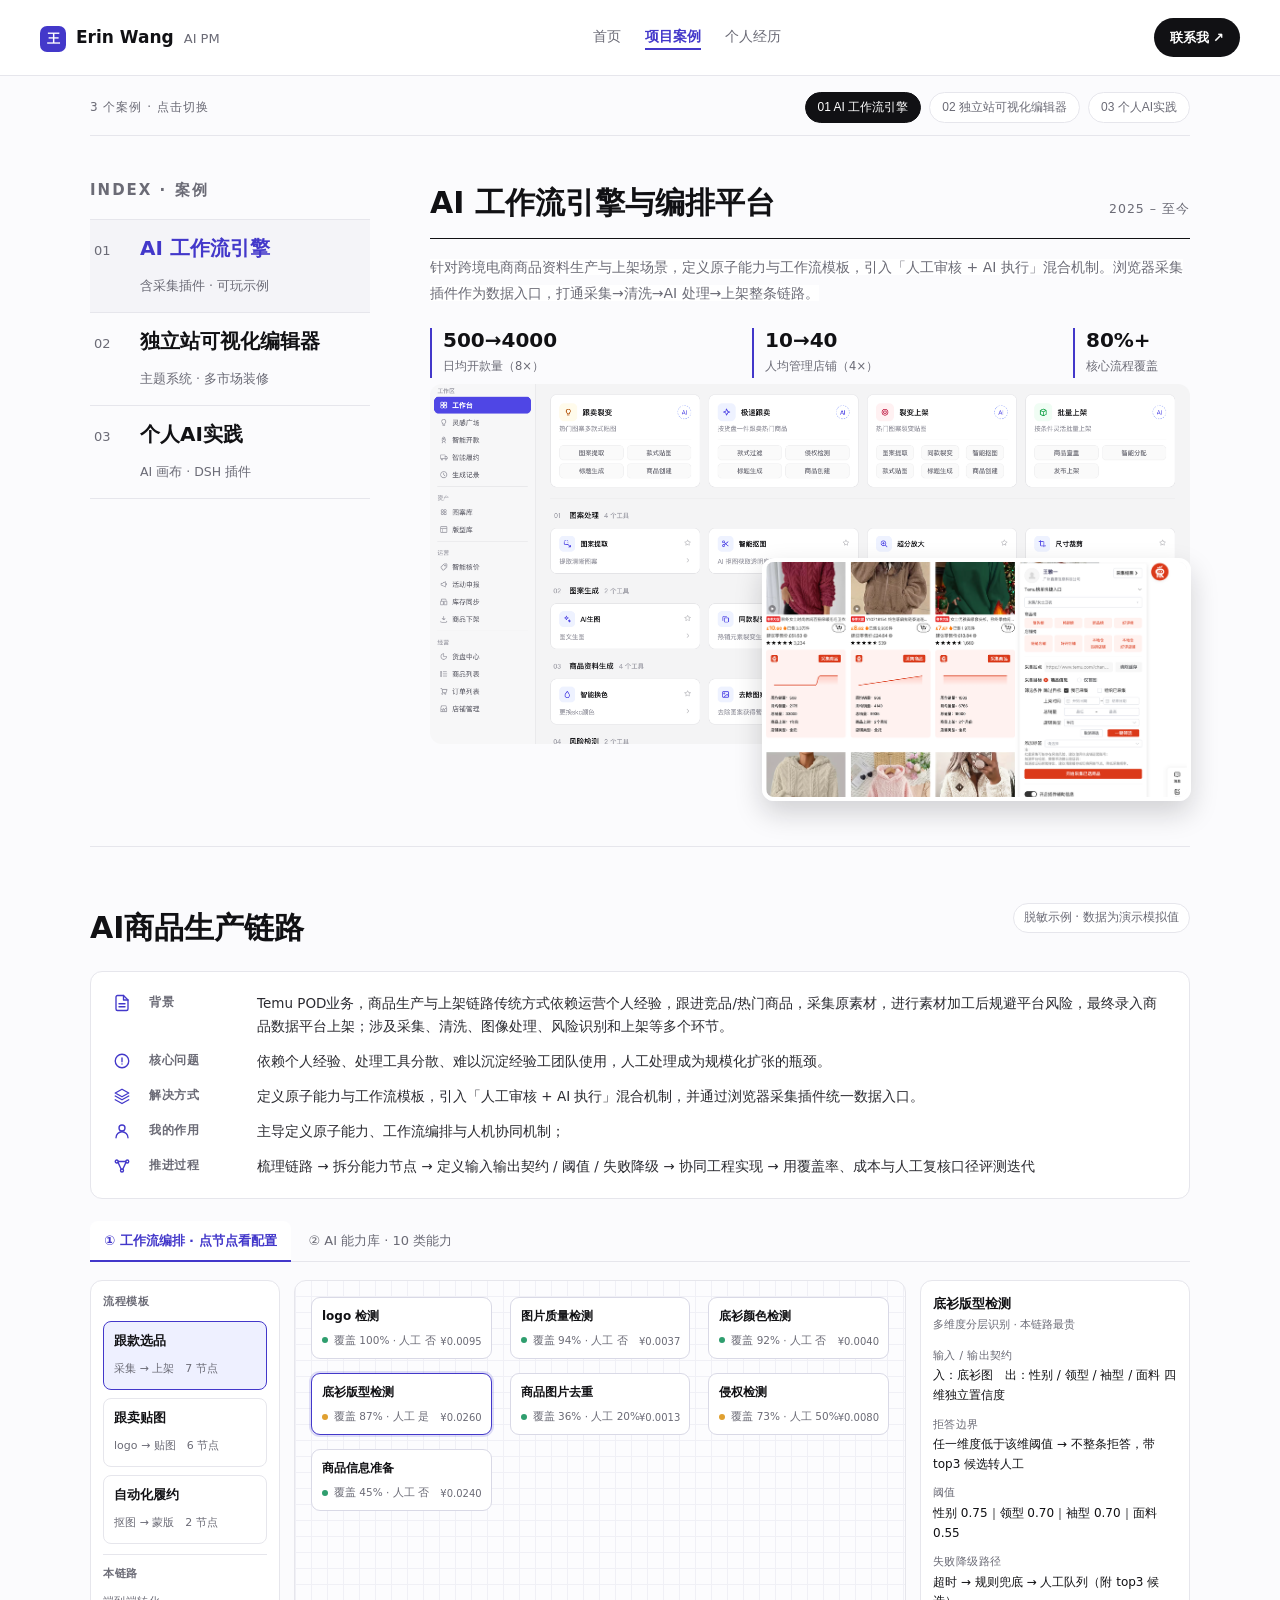
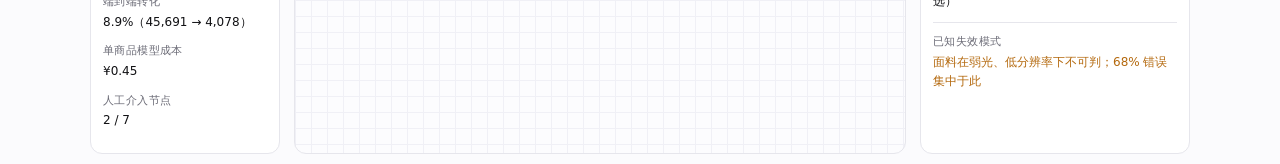
==== cases.html @ 170b7a5f "Fix node configuration detail rendering" ====
<!doctype html>
<html lang="zh-CN">
<head>
<meta charset="utf-8">
<meta name="viewport" content="width=device-width, initial-scale=1">
<title>王雅一 · 项目案例 · AI 产品经理</title>
<style>
body{margin:0;font-family:'PingFang SC','Noto Sans SC',system-ui,sans-serif;background:#fbfbfd}
a{color:inherit;text-decoration:none}
*{box-sizing:border-box}
.hp{background:#fbfbfd;color:#111114;font-family:'PingFang SC','Noto Sans SC',system-ui,sans-serif;font-size:16px;line-height:1.65}
.hpwrap{max-width:1180px;margin:0 auto;padding:0 40px}
.hpnav{position:sticky;top:0;z-index:60;display:flex;align-items:center;justify-content:space-between;gap:20px;padding:18px 40px;border-bottom:1px solid #e6e6ec;background:rgba(255,255,255,.94);backdrop-filter:blur(10px)}
.hlogo{display:flex;align-items:baseline;gap:10px;font-weight:800;font-size:17px}
.hlogo i{width:26px;height:26px;border-radius:7px;background:#4338ca;color:#fff;display:flex;align-items:center;justify-content:center;font-style:normal;font-size:13px}
.hnav{display:flex;gap:24px;font-size:14px;color:#6b6b76}
.hnav .on{color:#4338ca;border-bottom:2px solid #4338ca;font-weight:600}
.hpill{display:inline-flex;align-items:center;gap:7px;font-size:13px;font-weight:600;background:#111114;color:#fff;padding:9px 16px;border-radius:999px}
.ph{border:1px dashed #b7b7c6;background:linear-gradient(135deg,#f8f8fb,#f1f1f6);border-radius:12px;display:flex;flex-direction:column;align-items:center;justify-content:center;color:#6b6b76;text-align:center;padding:18px;gap:6px}
.ph b{font-size:12px;color:#4338ca;letter-spacing:1px}
.ph span{font-size:13px;color:#6b6b76;line-height:1.5}
.ph small{font-size:11px;color:#9a9aa5}
.ph-cover{aspect-ratio:16/9;width:100%;margin-bottom:16px}
.ph-wide{aspect-ratio:21/9;width:100%;margin:14px 0 18px}
.mast{display:flex;align-items:flex-end;justify-content:space-between;gap:24px;padding:30px 0 22px;border-bottom:2px solid #111114;flex-wrap:wrap}
.mast .name{font-size:44px;font-weight:800;letter-spacing:1px;line-height:1}
.mast .role{font-size:12.5px;letter-spacing:3px;color:#4338ca;margin-top:10px;font-weight:600}
.mast .contact{text-align:right;font-size:13px;color:#6b6b76;line-height:1.8}
.case-grid{display:grid;grid-template-columns:280px minmax(0,1fr);gap:60px;padding:42px 0 30px}
.casebar{position:sticky;top:76px;z-index:50;display:flex;align-items:center;justify-content:space-between;gap:16px;border-bottom:1px solid #e6e6ec;padding:16px 0 12px;flex-wrap:wrap;background:rgba(251,251,253,.96);backdrop-filter:blur(10px)}
.casebar .label{font-size:12px;color:#6b6b76;letter-spacing:1px}
.casebar .ctabs-mini{display:flex;gap:8px;flex-wrap:wrap}
.casebar .ctab-mini{border:1px solid #e6e6ec;background:#fff;color:#6b6b76;border-radius:999px;padding:6px 12px;font-size:12px;cursor:pointer}
.casebar .ctab-mini.on{background:#111114;color:#fff;border-color:#111114}
.nextcase{display:inline-flex;align-items:center;gap:6px;margin-top:16px;border:0;background:transparent;color:#4338ca;font-size:12.5px;font-weight:600;cursor:pointer;padding:0}
.ai-note{margin-top:12px;border-left:2px solid #4338ca;padding-left:12px;font-size:12.5px;color:#6b6b76;line-height:1.6}
.ai-note b{color:#111114}
.idx h2{font-size:15px;letter-spacing:2px;color:#6b6b76;margin:0 0 16px;font-weight:600}
.idx ul{list-style:none;margin:0;padding:0}
.idx li{border-top:1px solid #e6e6ec;padding:16px 4px;cursor:pointer;display:grid;grid-template-columns:34px 1fr;gap:12px;align-items:baseline;transition:.2s}
.idx li:last-child{border-bottom:1px solid #e6e6ec}
.idx li:hover,.idx li.on{background:#f4f4f8}
.idx li.on .t{color:#4338ca}
.idx .n{font-size:13px;color:#6b6b76}
.idx .t{font-size:20px;font-weight:700;line-height:1.25}
.idx .s{grid-column:2;font-size:12.5px;color:#6b6b76;margin-top:2px}
.stage{min-height:520px}
.image-stack{position:relative;margin:0 0 16px;padding-bottom:56px}
.image-stack .stack-main{width:100%;height:360px;object-fit:cover;border-radius:12px;display:block}
.image-stack .stack-over{position:absolute;right:0;bottom:0;width:46%;height:190px;object-fit:cover;border:4px solid #fff;border-radius:12px;box-shadow:0 12px 28px rgba(17,17,20,.18)}
@media(max-width:980px){.image-stack{padding-bottom:0}.image-stack .stack-over{position:static;width:100%;height:220px;margin-top:10px;border-width:0}}
.panel .ptop{display:flex;align-items:baseline;justify-content:space-between;gap:20px;border-bottom:1px solid #111114;padding-bottom:10px;flex-wrap:wrap}
.panel h3{font-size:30px;margin:0;font-weight:800}
.panel .meta{font-size:12.5px;color:#6b6b76;letter-spacing:1px;white-space:nowrap}
.panel .desc{font-size:15.5px;color:#2b2b31;margin:16px 0 0;max-width:640px}
.metrics{display:flex;gap:26px;flex-wrap:wrap;margin:22px 0 6px}
.metrics div{border-left:2px solid #4338ca;padding-left:11px}
.metrics b{display:block;font-size:20px;font-weight:800;line-height:1.2}
.metrics span{font-size:11.5px;color:#6b6b76}
.demo{border:1px solid #e6e6ec;background:#f4f4f8;border-radius:12px;padding:18px;margin-top:22px}
.demo h4{margin:0 0 12px;font-size:11.5px;letter-spacing:2px;color:#6b6b76;font-weight:600}
.btn{display:inline-flex;align-items:center;gap:7px;border:1px solid #111114;background:transparent;color:#111114;padding:8px 14px;border-radius:999px;font-size:12.5px;cursor:pointer;min-height:36px}
.steps{display:flex;gap:8px;flex-wrap:wrap;margin-top:12px}
.step{font-size:12px;border:1px solid #e6e6ec;border-radius:999px;padding:6px 10px;color:#6b6b76;background:#fff;transition:.3s}
.step.on{background:#4338ca;color:#fff;border-color:#4338ca}
.plugin-flow span{font-size:12px;color:#6b6b76;border:1px solid #e6e6ec;border-radius:8px;padding:6px 10px;background:#fff}
.plugin-flow i{font-style:normal;color:#4338ca;margin:0 3px}
.editor-grid{display:grid;grid-template-columns:repeat(3,1fr);gap:12px;margin-top:18px}
.ecard{border:1px solid #e6e6ec;border-radius:12px;padding:16px;background:#fff}
.ecard h4{margin:0 0 8px;font-size:15px}
.ecard p{margin:0;font-size:13px;color:#6b6b76}
.sessions{display:flex;flex-direction:column;gap:8px}
.sess{display:flex;align-items:center;gap:10px;border:1px solid #e6e6ec;border-radius:8px;padding:9px 12px;font-size:13px;cursor:pointer;background:#fff;text-align:left;color:#111114;min-height:40px}
.lamp{width:10px;height:10px;border-radius:50%;background:#22c55e;flex:none}
.sess[data-s="warn"] .lamp{background:#f59e0b}
.sess[data-s="block"] .lamp{background:#ef4444}
.sess small{margin-left:auto;color:#6b6b76;font-size:11px}
.case{border-top:1px solid #e6e6ec;padding:56px 0 10px}
.case .chead{display:flex;align-items:flex-start;justify-content:space-between;gap:20px;margin-bottom:18px}
.case .chead h2{margin:0}
.case h2{font-size:30px;margin:0 0 8px;font-weight:800}
.story{display:grid;gap:9px;margin:0 0 22px;padding:18px 20px;border:1px solid #e6e6ec;border-radius:12px;background:#fff}
.story-row{display:grid;grid-template-columns:96px minmax(0,1fr);gap:14px;font-size:13.5px;line-height:1.7;color:#2b2b31}
.story-row b{font-size:12px;letter-spacing:.6px;color:#6b6b76;font-weight:600}
.story.icons{gap:12px;padding:20px 22px}
.story.icons .story-row{grid-template-columns:24px 96px minmax(0,1fr);gap:12px;align-items:start}
.story.icons .story-ic{width:18px;height:18px;color:#4338ca;margin-top:2px;flex:none}
.story .todo{color:#4338ca;background:#eef0ff;border-bottom:1px dashed #4338ca;padding:0 3px}
.project-pair{display:grid;grid-template-columns:1fr 1fr;gap:18px;margin-top:18px}
.mini-project{border:1px solid #e6e6ec;border-radius:12px;padding:16px;background:#fff}
.mini-project .cover-img{height:180px;object-fit:cover;border-radius:10px}
.mini-project h4{margin:14px 0 6px;font-size:18px}
.mini-project p{margin:0 0 12px;font-size:13px;color:#6b6b76;line-height:1.6}
.project-block{border-top:1px solid #e6e6ec;padding-top:28px;margin-top:28px}
.project-block .subhead{display:flex;align-items:center;justify-content:space-between;gap:16px;margin-bottom:14px}
.project-block .subhead h3{margin:0;font-size:22px}
@media(max-width:980px){.story-row{grid-template-columns:1fr;gap:2px}.story.icons .story-row{grid-template-columns:24px 1fr;gap:8px}.story.icons .story-row b,.story.icons .story-row > span:last-child{grid-column:2}.project-pair{grid-template-columns:1fr}.project-block .subhead{align-items:flex-start;flex-direction:column;gap:8px}}
.case .clead{color:#2b2b31;font-size:13.5px;margin:0 0 14px;max-width:860px}
.cnote{font-size:12px;color:#6b6b76;border:1px solid #e6e6ec;border-radius:999px;padding:4px 10px;background:#fff}
.ctabs{display:flex;gap:4px;border-bottom:1px solid #e6e6ec;margin-bottom:18px;flex-wrap:wrap}
.ctab{border:0;background:transparent;font:inherit;font-size:13px;color:#6b6b76;padding:9px 14px;border-radius:8px 8px 0 0;border-bottom:2px solid transparent;margin-bottom:-1px;cursor:pointer}
.ctab.on{color:#4338ca;font-weight:600;border-bottom-color:#4338ca;background:#fff}
.cbuilder{display:grid;grid-template-columns:190px minmax(0,1fr) 270px;gap:14px}
.cside,.ccfg{background:#fff;border:1px solid #e6e6ec;border-radius:12px;padding:12px}
.cside h3{font-size:11px;color:#6b6b76;letter-spacing:.6px;margin:0 0 10px;font-weight:600}
.ctpl{border:1px solid #e6e6ec;border-radius:8px;padding:9px 10px;margin-bottom:8px;background:#fff}
.ctpl.on{border-color:#4338ca;background:#eef0ff}
.ctpl b{display:block;font-size:12.5px;font-weight:600;margin-bottom:2px}
.ctpl span{font-size:11px;color:#6b6b76}
.ccanvas{position:relative;background:linear-gradient(0deg,#f0f0f6 1px,transparent 1px) 0 0/16px 16px,linear-gradient(90deg,#f0f0f6 1px,transparent 1px) 0 0/16px 16px,#fcfcfe;border:1px solid #e6e6ec;border-radius:12px;min-height:360px;padding:16px}
.cgrid3{display:grid;grid-template-columns:repeat(3,1fr);gap:14px 18px}
.cnode{position:relative;z-index:2;background:#fff;border:1px solid #d9d9e6;border-radius:9px;padding:9px 10px;cursor:pointer}
.cnode.on{border-color:#4338ca;box-shadow:0 0 0 2px rgba(67,56,202,.16)}
.cnode .nt{font-size:12px;font-weight:600;margin-bottom:5px}
.cnode .nm{display:flex;align-items:center;gap:6px;font-size:10.5px;color:#6b6b76}
.cdot{width:6px;height:6px;border-radius:50%;flex:none;background:#2f9e6e}
.cdot.human{background:#e0a030}
.cnode .cost{position:absolute;right:9px;bottom:8px;font-size:10px;color:#6b6b76}
.ccfg .title{font-size:13px;font-weight:600;margin:0 0 2px}
.ccfg .role{font-size:11px;color:#6b6b76;margin-bottom:12px}
.ckv{margin-bottom:10px}.ckv .k{font-size:10.5px;color:#6b6b76;letter-spacing:.4px;margin-bottom:2px}.ckv .v{font-size:12px;color:#111114}
.cdiv{height:1px;background:#e6e6ec;margin:10px 0}
.ctablewrap{background:#fff;border:1px solid #e6e6ec;border-radius:12px;overflow:auto}
table.ccap{width:100%;border-collapse:collapse;font-size:12px;min-width:760px}
table.ccap th{text-align:left;font-weight:600;color:#6b6b76;font-size:10.5px;letter-spacing:.5px;padding:9px 10px;border-bottom:1px solid #e6e6ec;white-space:nowrap;background:#fbfbfe}
table.ccap th.num{text-align:right}
table.ccap td{padding:9px 10px;border-bottom:1px solid #f1f1f7;vertical-align:middle}
table.ccap td.num{text-align:right;font-variant-numeric:tabular-nums}
table.ccap td.muted{color:#6b6b76;font-size:11px}
.cbar{height:5px;border-radius:3px;background:#ededf5;position:relative;min-width:54px}
.cbar i{position:absolute;left:0;top:0;bottom:0;border-radius:3px;background:#4338ca}
.cbar i.hot{background:#c0563f}
.ceval{display:grid;grid-template-columns:1.25fr 1fr;gap:14px}
.ccard{background:#fff;border:1px solid #e6e6ec;border-radius:12px;padding:14px}
.ckpi{display:grid;grid-template-columns:repeat(3,1fr);gap:10px;margin-bottom:16px}
.ckpi .box{border:1px solid #e6e6ec;border-radius:8px;padding:10px}
.ckpi .l{font-size:10.5px;color:#6b6b76;margin-bottom:4px}
.ckpi .n{font-size:19px;font-weight:600;letter-spacing:.3px}
.ckpi .box.bad .n{color:#c0563f}.ckpi .box.good .n{color:#1b7a54}
.ckpi .u{font-size:10.5px;color:#6b6b76}
.crowbar{display:grid;grid-template-columns:78px 1fr 48px;align-items:center;gap:9px;margin-bottom:9px;font-size:11.5px}
.crowbar .tr{height:14px;background:#f0f0f6;border-radius:4px;position:relative;overflow:hidden}
.crowbar .tr i{position:absolute;left:0;top:0;bottom:0;background:#c7c7e0;border-radius:4px}
.crowbar .tr i.hot{background:#d98e6e}
.crowbar .vv{text-align:right;color:#6b6b76}
.cfootnote{font-size:11px;color:#6b6b76;margin-top:10px}
.ch3{font-size:12px;color:#6b6b76;letter-spacing:.5px;margin:0 0 12px}
.foot{border-top:1px solid #e6e6ec;margin-top:30px;padding:22px 0 50px;display:flex;justify-content:space-between;flex-wrap:wrap;gap:12px;font-size:13px;color:#6b6b76}
@media(max-width:980px){.case-grid{grid-template-columns:1fr}.cbuilder,.ceval,.editor-grid{grid-template-columns:1fr}}
</style>
</head>
<body>
<div class="hp" id="top">
  <div class="hpnav">
    <div class="hlogo"><i>王</i>Erin Wang<span style="font-weight:500;color:#6b6b76;font-size:13px">AI PM</span></div>
    <nav class="hnav">
      <a href="index.html">首页</a>
      <a class="on" href="cases.html">项目案例</a>
      <a href="experience.html">个人经历</a>
    </nav>
    <a class="hpill" href="index.html#contact">联系我 ↗</a>
  </div>

  <div class="hpwrap">
    <div class="casebar">
      <span class="label">3 个案例 · 点击切换</span>
      <div class="ctabs-mini">
        <button class="ctab-mini on" data-p="workflow">01 AI 工作流引擎</button>
        <button class="ctab-mini" data-p="editor">02 独立站可视化编辑器</button>
        <button class="ctab-mini" data-p="practice">03 个人AI实践</button>
      </div>
    </div>

    <div class="case-grid">
      <div class="idx">
        <h2>INDEX · 案例</h2>
        <ul>
          <li class="on" data-p="workflow"><span class="n">01</span><span class="t">AI 工作流引擎</span><span class="s">含采集插件 · 可玩示例</span></li>
          <li data-p="editor"><span class="n">02</span><span class="t">独立站可视化编辑器</span><span class="s">主题系统 · 多市场装修</span></li>
          <li data-p="practice"><span class="n">03</span><span class="t">个人AI实践</span><span class="s">AI 画布 · DSH 插件</span></li>
        </ul>
      </div>
      <div class="stage">
        <div data-case-panel="workflow" id="workflow" style="display:block">
        <div class="panel">
            
            <div class="ptop"><h3>AI 工作流引擎与编排平台</h3><span class="meta">2025 – 至今</span></div>
            
            <p class="desc" style="font-size: 15.5px; color: #111114; text-align: left; height: 100%; width: 100%; max-width: none"><span style="color: rgb(107, 107, 118); font-size: 14px; background-color: rgb(255, 255, 255)">针对跨境电商商品资料生产与上架场景，定义原子能力与工作流模板，引入「人工审核 + AI 执行」混合机制。浏览器采集插件作为数据入口，打通采集→清洗→AI 处理→上架整条链路。</span></p><div class="metrics" style="justify-content: space-between"><div><b>500→4000</b><span>日均开款量（8×）</span></div><div><b>10→40</b><span>人均管理店铺（4×）</span></div><div style="width: 117px; height: 50px"><b>80%+</b><span>核心流程覆盖</span></div></div>
            
            
            
            <div class="image-stack"><img class="stack-over" src="assets/workflow-detail.png" alt="工作流链路补充图" style="width: 429px; height: 243px; left: 332px; top: 174px; object-fit: cover; object-position: 100% 49.351%; object-view-box: inset(10.1694% 0% 10.4369% 28.9946%)"><img class="stack-main" src="assets/workflow-sample.png" alt="AI 工作流示例" style="object-fit: cover; object-position: 50% 27.102%"></div>
        </div>
        </div>
        <div data-case-panel="editor" id="editor" style="display:none">
        <div class="panel">
            
            <div class="ptop"><h3>可视化编辑器</h3><span class="meta">2024.05 – 2025.03</span></div>
            <p class="desc" style="font-size: 15.5px; color: #111114; text-align: left; height: 100%; width: 100%; max-width: none"><span style="color: rgb(107, 107, 118); font-size: 14px; background-color: rgb(255, 255, 255)">SHOPLINE 主题编辑器：把页面组件原子级拆解与标准化，扩展 Flexbox 布局，支持多市场差异化装修，并搭建主题商城生态。</span><a class="nextcase" href="https://www.shopline.com/themes" target="_blank" style="text-align: start">项目介绍：shopline.com/themes ↗</a></p>
            <div class="metrics" style="justify-content: space-between"><div><b>30%+</b><span>主题开发效率提升</span></div><div style="width: 126px"><b>多市场</b><span>全球化运营</span></div><div style="width: 107px"><b>千万级</b><span>KA 商家 GMV</span></div></div><img class="cover-img" src="assets/editor-sample.webp" alt="独立站编辑器示例" style="width: 100%; height: 424px; object-fit: cover; object-position: 50% 0.0009%">
            
            
            
            
          </div>
        </div>
        <div data-case-panel="practice" id="practice" style="display:none">
        <div class="panel">
            <div class="ptop"><h3>个人AI实践</h3><span class="meta">开源 · 个人项目</span></div>
            <p class="desc" style="font-size: 15.5px; color: #111114; text-align: left; height: 100%; width: 100%; max-width: none"><span style="color: rgb(107, 107, 118); font-size: 14px; background-color: rgb(255, 255, 255)">把 AI 变成自己的日常工具：基于DSH插件生态，搭建个人工作AI相关基础工具。&nbsp;把需求生成可编辑画布原型；改造并开源 DSH 插件，沉淀 Agent 工作流与产品化实践。</span></p>
            <img class="cover-img" src="assets/ai-canvas-sample.png" alt="AI 画布编辑器示例" style="width: 757px; object-fit: cover; object-position: 50% 0.0029%; height: 393px"><div class="project-pair">
              
              
            </div>
        </div>
        </div>
      </div>
    </div>

        <div data-deep-case="workflow" style="display:block">
    <section class="case">
      <div class="chead"><h2>AI商品生产链路</h2><span class="cnote" style="font-weight:400">脱敏示例 · 数据为演示模拟值</span></div>
      <div class="story icons">
        <div class="story-row"><svg class="story-ic" viewBox="0 0 24 24" fill="none" stroke="currentColor" stroke-width="1.8" stroke-linecap="round" stroke-linejoin="round" aria-hidden="true"><path d="M14 2H6a2 2 0 0 0-2 2v16a2 2 0 0 0 2 2h12a2 2 0 0 0 2-2V8z"></path><path d="M14 2v6h6"></path><path d="M8 13h8M8 17h8"></path></svg><b>背景</b><span>Temu POD业务，商品生产与上架链路传统方式依赖运营个人经验，跟进竞品/热门商品，采集原素材，进行素材加工后规避平台风险，最终录入商品数据平台上架；涉及采集、清洗、图像处理、风险识别和上架等多个环节。</span></div>
        <div class="story-row"><svg class="story-ic" viewBox="0 0 24 24" fill="none" stroke="currentColor" stroke-width="1.8" stroke-linecap="round" stroke-linejoin="round" aria-hidden="true"><circle cx="12" cy="12" r="9"></circle><path d="M12 8v5M12 16h.01"></path></svg><b>核心问题</b><span>依赖个人经验、处理工具分散、难以沉淀经验工团队使用，人工处理成为规模化扩张的瓶颈。</span></div>
        <div class="story-row"><svg class="story-ic" viewBox="0 0 24 24" fill="none" stroke="currentColor" stroke-width="1.8" stroke-linecap="round" stroke-linejoin="round" aria-hidden="true"><path d="m12 3 9 5-9 5-9-5 9-5Z"></path><path d="m3 12 9 5 9-5"></path><path d="m3 17 9 5 9-5"></path></svg><b>解决方式</b><span>定义原子能力与工作流模板，引入「人工审核 + AI 执行」混合机制，并通过浏览器采集插件统一数据入口。</span></div>
        <div class="story-row"><svg class="story-ic" viewBox="0 0 24 24" fill="none" stroke="currentColor" stroke-width="1.8" stroke-linecap="round" stroke-linejoin="round" aria-hidden="true"><circle cx="12" cy="8" r="4"></circle><path d="M4 21a8 8 0 0 1 16 0"></path></svg><b>我的作用</b><span>主导定义原子能力、工作流编排与人机协同机制；</span></div>
        <div class="story-row"><svg class="story-ic" viewBox="0 0 24 24" fill="none" stroke="currentColor" stroke-width="1.8" stroke-linecap="round" stroke-linejoin="round" aria-hidden="true"><circle cx="5" cy="6" r="2"></circle><circle cx="19" cy="6" r="2"></circle><circle cx="12" cy="18" r="2"></circle><path d="M6.7 7.2 10.8 16M17.3 7.2 13.2 16M7 6h10"></path></svg><b>推进过程</b><span>梳理链路 → 拆分能力节点 → 定义输入输出契约 / 阈值 / 失败降级 → 协同工程实现 → 用覆盖率、成本与人工复核口径评测迭代</span></div>
      </div>
      
      
      
      <div class="ctabs">
        <button class="ctab on" data-ct="p1">① 工作流编排 · 点节点看配置</button>
        <button class="ctab" data-ct="p2">② AI 能力库 · 10 类能力</button>
      </div>
      <div data-ct-panel="p1" style="display:block">
        <div class="cbuilder">
          <div class="cside"><h3>流程模板</h3><div class="ctpl on"><b>跟款选品</b><span>采集 → 上架　7 节点</span></div><div class="ctpl"><b>跟卖贴图</b><span>logo → 贴图　6 节点</span></div><div class="ctpl"><b>自动化履约</b><span>抠图 → 蒙版　2 节点</span></div><div class="cdiv"></div><h3>本链路</h3><div class="ckv"><div class="k">端到端转化</div><div class="v">8.9%（45,691 → 4,078）</div></div><div class="ckv"><div class="k">单商品模型成本</div><div class="v">¥0.45</div></div><div class="ckv"><div class="k">人工介入节点</div><div class="v">2 / 7</div></div></div>
          <div class="ccanvas"><div class="cgrid3" data-node-grid></div></div>
          <div class="ccfg" data-cfg><div class="title"></div><div class="role"></div><div class="ckv"><div class="k">输入 / 输出契约</div><div class="v"></div></div><div class="ckv"><div class="k">拒答边界</div><div class="v"></div></div><div class="ckv"><div class="k">阈值</div><div class="v"></div></div><div class="ckv"><div class="k">失败降级路径</div><div class="v"></div></div><div class="cdiv"></div><div class="ckv"><div class="k">已知失效模式</div><div class="v" style="color:#b4690e"></div></div></div>
        </div>
      </div>
      <div data-ct-panel="p2" style="display:none">
        <div class="ctablewrap"><table class="ccap"><thead><tr><th style="width:150px">能力</th><th>产出物</th><th class="num">任务量</th><th class="num">覆盖率</th><th class="num">返回准确率</th><th class="num">人工复核</th><th class="num">单次成本</th><th style="width:120px">单产出成本</th></tr></thead><tbody data-cap-rows></tbody></table></div>
        <p class="cfootnote">口径：以人工复核结果为 gold standard，分层抽 200 条；单产出成本 =（模型 + 人工 + 返工）÷ 正确产出数。</p>
      </div>
    </section>
        </div>

        <div data-deep-case="editor" style="display:none">
    <section class="case">
      <div class="chead"><h2>独立站编辑器案例拆解</h2><span class="cnote" style="font-weight:400">主题系统 · 案例拆解</span></div>
      <div class="story">
        <div class="story-row"><b>背景</b><span>全球独立站商家需要低成本搭建站点与多市场装修，主题开发依赖代码，复用与交付效率受限。</span></div>
        <div class="story-row"><b>核心问题</b><span>页面组件不标准、布局扩展能力有限、多市场配置重复，主题供给与开发者生态需要规模化机制。</span></div>
        <div class="story-row"><b>解决方式</b><span>把页面组件原子级拆解与标准化，扩展 Flexbox 布局模型；用「基础配置 + 单市场差异化配置」支持全球化运营，并搭建主题商城生态。</span></div>
        <div class="story-row"><b>我的作用</b><span>围绕组件模型、装修交互与配置体系做产品方案设计；</span></div>
        <div class="story-row"><b>推进过程</b><span>梳理页面组件 → 抽象基础组件库 → 设计配置层级与多市场规则 → 协同设计 / 前端 / KA 商家验证 → 建立主题商城接入流程</span></div>
      </div>
      <div class="editor-grid">
        <div class="ecard"><h4>主题架构升级</h4><p>页面组件原子级拆解与标准化，构建基础组件库与可复用组件体系；基于 Flexbox 扩展布局模型。</p></div>
        <div class="ecard"><h4>多市场装修</h4><p>构建“基础配置 + 单市场差异化配置”体系，支持同一主题在不同国家/地区独立装修。</p></div>
        <div class="ecard"><h4>生态商业化</h4><p>0→1 搭建主题商城生态，建立第三方开发者入驻与审核发布流程，提升主题供给与商业价值。</p></div>
      </div>
      
      
    </section>
        </div>

        <div data-deep-case="practice" style="display:none">
    <section class="case">
      <div class="chead"><h2>个人AI实践案例拆解</h2><span class="cnote" style="font-weight:400">个人项目 · 案例拆解</span></div>

      <div class="project-block">
        <div class="subhead"><h3>AI 画布编辑器</h3><span class="cnote">需求生成可编辑画布</span></div>
        <div class="story">
          <div class="story-row"><b>背景</b><span>基于开源编辑器项目，增加针对PM日常工作相关功能；</span></div>
          <div class="story-row"><b>核心问题</b><span>便于快速修改，与Agent协同修改，涉及页面交互展开便于评审使用</span></div>
          <div class="story-row"><b>解决方式</b><span>定义需求输入与画布元素映射，用 DSH 生成可继续修改的画布原型。</span></div>
          <div class="story-row"><b>我的作用</b><span>独立完成需求定义、产品原型与交互设计</span></div>
          <div class="story-row"><b>推进过程</b><span>已有开源项目体验：open design, huashu skill, 定义需求输入 → 设计画布元素映射 → 验证可编辑性 → 开源案例；<span class="todo">[请补充：关键迭代、用户反馈或发布节点]</span></span></div>
        </div>
        <div class="editor-grid" style="grid-template-columns:1fr">
          <div class="ecard"><h4>案例结果</h4><p>用 DSH 把产品需求直接生成为可视化“画布”原型，缩短方案验证周期。案例开源：github.com/erinwangstudio-art/yayidesign。</p></div>
        </div>
      </div>

      <div class="project-block">
        <div class="subhead"><h3>dsh-trafficlight 插件</h3><span class="cnote">会话状态可视化</span></div>
        <div class="story">
          <div class="story-row"><b>背景</b><span>使用 DSH 推进多会话任务时，需要关注重点任务进行，随时感知会话执行状态。</span></div>
          <div class="story-row"><b>核心问题</b><span>打开面板对话分散逐个确认，并行任务管理效率低。</span></div>
          <div class="story-row"><b>解决方式</b><span>把重点关注会话状态映射为红 / 黄 / 绿灯，并提供 macOS 悬浮窗常驻提醒，支持点击快速进入对应对话窗口。</span></div>
          <div class="story-row"><b>我的作用</b><span>基于开源插件迭代功能、交互规则与实践；</span></div>
          <div class="story-row"><b>推进过程</b><span>找现有插件→ 补充缺少场景 → 设计交互规则 → 开发插件 → 上架插件市场</span></div>
        </div>
        <div class="editor-grid" style="grid-template-columns:1fr">
          <div class="ecard"><h4>案例结果</h4><p>按会话状态提示、macOS 悬浮窗与可停靠侧栏；已上架 DSH 插件市场。GitHub：github.com/erinwangstudio-art/dsh-trafficlight。</p></div>
        </div>
        
      </div>
    </section>
        </div>

    
  </div>
</div>
<script>
const CASE_NODES = [
      { id:'logo', name:'logo 检测', cost:'¥0.0095', cap:'100%', type:'ok', human:'否', role:'检测定位 · 主指标看召回', io:'入：640×640 图　出：框 ×N + 类别 + 置信度', stop:'无框或最高置信度 < 0.45 时拒答', th:'置信度 0.45；漏检代价高，阈值偏松', fb:'超时 → 规则兜底（长宽比 + 位置先验）→ 人工队列', fail:'小尺寸 logo、半透明水印 logo 漏检' },
      { id:'qual', name:'图片质量检测', cost:'¥0.0037', cap:'94%', type:'ok', human:'否', role:'二分类 · 便宜的前置闸门', io:'入：原图　出：pass / fail + 原因码', stop:'分辨率或模糊度临界时给出 fail 原因，不下结论', th:'短边 ≥ 800px、模糊度阈值固定', fb:'判定失败直接退回首图环节', fail:'逆光、纯色底误判为过曝' },
      { id:'color', name:'底衫颜色检测', cost:'¥0.0040', cap:'92%', type:'ok', human:'否', role:'分类 · 客观可自动', io:'入：底衫图　出：色系 + 色号 + 置信度', stop:'置信度 < 0.6 转人工', th:'0.60；错色影响推荐，阈值偏高', fb:'失败 → 取上游 SKU 属性兜底', fail:'同色系不同光照（米白 / 象牙白）' },
      { id:'fit', name:'底衫版型检测', cost:'¥0.0260', cap:'87%', type:'human', human:'是', role:'多维度分层识别 · 本链路最贵', io:'入：底衫图　出：性别 / 领型 / 袖型 / 面料 四维独立置信度', stop:'任一维度低于该维阈值 → 不整条拒答，带 top3 候选转人工', th:'性别 0.75｜领型 0.70｜袖型 0.70｜面料 0.55', fb:'超时 → 规则兜底 → 人工队列（附 top3 候选）', fail:'面料在弱光、低分辨率下不可判；68% 错误集中于此' },
      { id:'dedup', name:'商品图片去重', cost:'¥0.0013', cap:'36%', type:'ok', human:'20%', role:'检索匹配 · 阈值决策', io:'入：图 + 元数据　出：同款簇 ID + 相似度', stop:'相似度 0.83–0.90 灰区给出候选对，不自动合并', th:'0.87；低于 0.85 会误合并同色系不同款', fb:'向量库不可用 → 退化为元数据强规则去重', fail:'同款不同角度、加字改色后漏合并' },
      { id:'right', name:'侵权检测', cost:'¥0.0080', cap:'73%', type:'human', human:'50%', role:'风险判别 · 代价不对称', io:'入：图案 + 类目　出：风险等级 + 命中理由', stop:'中风险不自动放行，进人工仲裁队列', th:'漏检代价 ≫ 误杀，阈值按类目分档', fb:'服务异常 → 一律拦截转人工', fail:'二次创作、局部改色、字体类商标' },
      { id:'info', name:'商品信息准备', cost:'¥0.0240', cap:'45%', type:'ok', human:'否', role:'生成 · 用可用率不用准确率', io:'入：属性 + 图案 + 类目规则　出：标题 / 五点 / 描述', stop:'触发禁用词 → 不输出，回退模板', th:'硬规则 pass/fail，不做置信度', fb:'生成失败 → 模板占位 + 人工补全', fail:'长尾类目术语不准、多语言生硬' }
    ];
const CAP_ROWS = [
      { n:'logo 检测', o:'框 + 类别 + 置信度', t:'45,691', c:'100%', a:'—', h:'0%', cost:'¥0.0095', w:'1.5%', hot:'' },
      { n:'图片质量检测', o:'pass / fail + 原因码', t:'43,021', c:'100%', a:'96%', h:'0%', cost:'¥0.0037', w:'0.6%', hot:'' },
      { n:'底衫颜色检测', o:'色系 + 色号', t:'39,667', c:'96%', a:'94%', h:'0%', cost:'¥0.0040', w:'0.6%', hot:'' },
      { n:'底衫版型检测', o:'四维标签 + 置信度', t:'34,602', c:'50%', a:'92%', h:'100%', cost:'¥0.0260', w:'8%', hot:'hot' },
      { n:'商品图片去重', o:'同款簇 ID + 相似度', t:'12,531', c:'100%', a:'97%', h:'20%', cost:'¥0.0013', w:'0.3%', hot:'' },
      { n:'侵权检测', o:'风险等级 + 命中理由', t:'9,131', c:'73%', a:'89%', h:'50%', cost:'¥0.0080', w:'2.3%', hot:'' },
      { n:'商品信息准备', o:'标题 / 五点 / 描述', t:'4,078', c:'100%', a:'—', h:'0%', cost:'¥0.0240', w:'3.7%', hot:'' },
      { n:'logo 提取', o:'透明底图案', t:'4,121', c:'31%', a:'—', h:'0%', cost:'¥0.2017', w:'100%', hot:'hot' },
      { n:'抠图', o:'透明底图 + 蒙版', t:'3,451', c:'84%', a:'—', h:'0%', cost:'¥0.0800', w:'14.6%', hot:'' },
      { n:'底衫/颜色匹配', o:'匹配结果 ×N（扇出）', t:'13,911', c:'—', a:'—', h:'0%', cost:'¥0.1009', w:'3.8%', hot:'' }
    ];
const CFG = {}; CASE_NODES.forEach(n => { CFG[n.id] = n; });
let selectedNode = 'fit';

function selectCase(id, updateHash = false) {
  document.querySelectorAll('[data-case-panel]').forEach(el => { el.style.display = el.dataset.casePanel === id ? '' : 'none'; });
  document.querySelectorAll('[data-deep-case]').forEach(el => { el.style.display = el.dataset.deepCase === id ? '' : 'none'; });
  document.querySelectorAll('[data-p]').forEach(el => { el.classList.toggle('on', el.dataset.p === id); });
  if (updateHash && history.replaceState) history.replaceState(null, '', '#' + id);
}
document.querySelectorAll('[data-p]').forEach(el => el.addEventListener('click', () => selectCase(el.dataset.p, true)));
function caseFromHash() {
  const raw = (location.hash || '').replace('#', '');
  const id = raw.split('?')[0].split('&')[0];
  return ['workflow','editor','practice'].includes(id) ? id : 'workflow';
}
window.addEventListener('hashchange', () => selectCase(caseFromHash()));

document.querySelectorAll('[data-ct]').forEach(btn => {
  btn.addEventListener('click', () => {
    const id = btn.dataset.ct;
    document.querySelectorAll('[data-ct]').forEach(x => x.classList.toggle('on', x.dataset.ct === id));
    document.querySelectorAll('[data-ct-panel]').forEach(p => { p.style.display = p.dataset.ctPanel === id ? '' : 'none'; });
  });
});

function renderNode(id) {
  selectedNode = id;
  const grid = document.querySelector('[data-node-grid]');
  if (grid) grid.innerHTML = CASE_NODES.map(n => `<div class="cnode ${n.id === id ? 'on' : ''}" data-node="${n.id}"><div class="nt">${n.name}</div><div class="nm"><span class="cdot ${n.type}"></span>覆盖 ${n.cap} · 人工 ${n.human}</div><div class="cost">${n.cost}</div></div>`).join('');
  const node = CASE_NODES.find(n => n.id === id) || CASE_NODES.find(n => n.id === 'fit');
  const box = document.querySelector('[data-cfg]');
  if (box) box.innerHTML = `<div class="title">${node.name}</div><div class="role">${node.role}</div><div class="ckv"><div class="k">输入 / 输出契约</div><div class="v">${node.io}</div></div><div class="ckv"><div class="k">拒答边界</div><div class="v">${node.stop}</div></div><div class="ckv"><div class="k">阈值</div><div class="v">${node.th}</div></div><div class="ckv"><div class="k">失败降级路径</div><div class="v">${node.fb}</div></div><div class="cdiv"></div><div class="ckv"><div class="k">已知失效模式</div><div class="v" style="color:#b4690e">${node.fail}</div></div>`;
}
const nodeGrid = document.querySelector('[data-node-grid]');
if (nodeGrid) nodeGrid.addEventListener('click', e => {
  const el = e.target.closest('[data-node]');
  if (el) renderNode(el.dataset.node);
});

const capBody = document.querySelector('[data-cap-rows]');
if (capBody) capBody.innerHTML = CAP_ROWS.map(r => `<tr><td>${r.n}</td><td class="muted">${r.o}</td><td class="num">${r.t}</td><td class="num">${r.c}</td><td class="num">${r.a}</td><td class="num">${r.h}</td><td class="num">${r.cost}</td><td><div class="cbar"><i class="${r.hot}" style="width:${r.w}"></i></div></td></tr>`).join('');

selectCase(caseFromHash());
renderNode('fit');
</script>
</body>
</html>
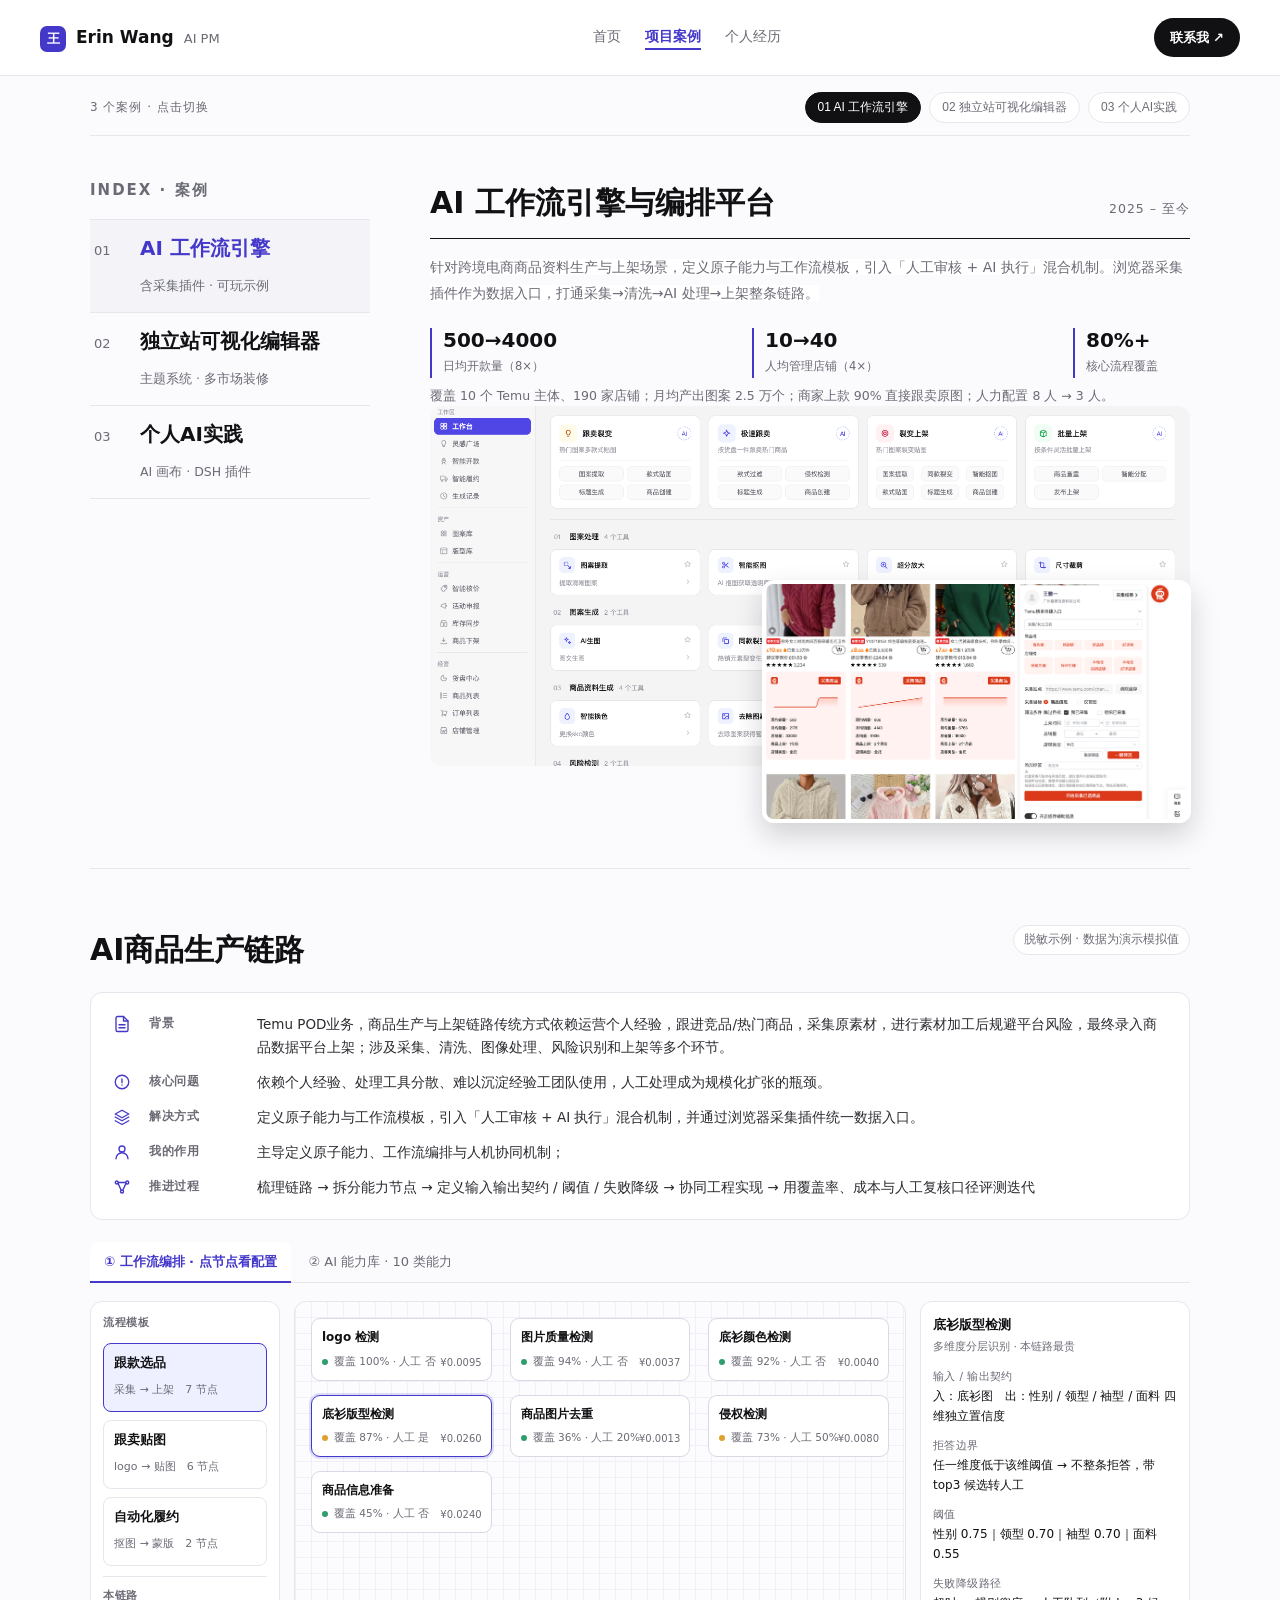
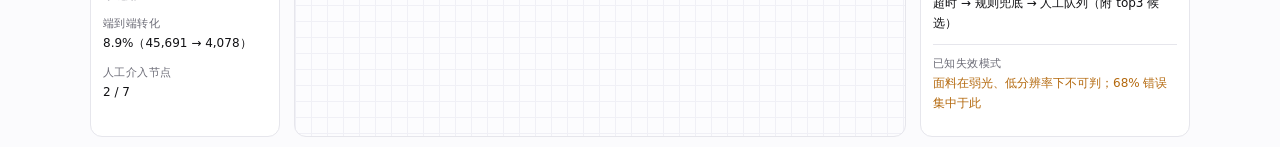
==== commit 7697148a: "更新个人网站三页正文与口径说明" ====
--- a/cases.html
+++ b/cases.html
@@ -57,6 +57,7 @@
 .metrics div{border-left:2px solid #4338ca;padding-left:11px}
 .metrics b{display:block;font-size:20px;font-weight:800;line-height:1.2}
 .metrics span{font-size:11.5px;color:#6b6b76}
+.scale-note{margin:8px 0 0;font-size:12.5px;line-height:1.55;color:#6b6b76}
 .demo{border:1px solid #e6e6ec;background:#f4f4f8;border-radius:12px;padding:18px;margin-top:22px}
 .demo h4{margin:0 0 12px;font-size:11.5px;letter-spacing:2px;color:#6b6b76;font-weight:600}
 .btn{display:inline-flex;align-items:center;gap:7px;border:1px solid #111114;background:transparent;color:#111114;padding:8px 14px;border-radius:999px;font-size:12.5px;cursor:pointer;min-height:36px}
@@ -147,6 +148,11 @@
 .ch3{font-size:12px;color:#6b6b76;letter-spacing:.5px;margin:0 0 12px}
 .foot{border-top:1px solid #e6e6ec;margin-top:30px;padding:22px 0 50px;display:flex;justify-content:space-between;flex-wrap:wrap;gap:12px;font-size:13px;color:#6b6b76}
 @media(max-width:980px){.case-grid{grid-template-columns:1fr}.cbuilder,.ceval,.editor-grid{grid-template-columns:1fr}}
+@media(max-width:640px){
+ .hpnav{padding:12px 18px;gap:10px;flex-wrap:wrap;position:static}.hlogo{font-size:15px;white-space:nowrap}.hnav{order:3;width:100%;justify-content:space-between;gap:12px}.hnav a{padding:8px 0}.hpill{margin-left:auto;white-space:nowrap}.hpwrap{padding:0 18px}
+ .casebar{position:static;align-items:flex-start;gap:10px}.ctabs-mini{width:100%;display:flex;overflow-x:auto;flex-wrap:nowrap!important;padding-bottom:4px}.ctab-mini{white-space:nowrap;min-height:40px}.case-grid{gap:20px;padding:24px 0}.idx ul{display:flex;overflow-x:auto;gap:8px}.idx li{flex:0 0 180px;padding:10px;border:1px solid #e6e6ec;border-radius:8px}.idx .t{font-size:15px}.stage{min-width:0;min-height:0}.panel h3{font-size:24px}.panel .ptop{gap:8px}.panel .desc{height:auto!important;overflow-wrap:anywhere}.panel .cover-img{width:100%!important;height:auto!important;aspect-ratio:16/9}.image-stack{padding-bottom:0}.image-stack .stack-main,.image-stack .stack-over{position:static;width:100%!important;height:auto!important;aspect-ratio:16/9;object-fit:cover}.image-stack .stack-over{margin-top:10px;order:2}.metrics{gap:14px}
+ .case{padding:36px 0 10px}.case .chead{flex-wrap:wrap;gap:10px}.case h2{font-size:24px}.ctabs{gap:0}.ctab{padding:10px 8px;font-size:12px}.cbuilder{grid-template-columns:1fr}.cgrid3{grid-template-columns:1fr;gap:10px}.ccanvas{min-height:0}.cnode .cost{position:static;text-align:right;margin-top:4px}.ctablewrap{max-width:100%;overflow-x:auto}.project-block .subhead{flex-wrap:wrap}.project-pair,.editor-grid{grid-template-columns:1fr!important}.story{padding:16px}.story-row{overflow-wrap:anywhere}.cnote{white-space:normal}
+}
 </style>
 </head>
 <body>
@@ -186,7 +192,7 @@
             
             <div class="ptop"><h3>AI 工作流引擎与编排平台</h3><span class="meta">2025 – 至今</span></div>
             
-            <p class="desc" style="font-size: 15.5px; color: #111114; text-align: left; height: 100%; width: 100%; max-width: none"><span style="color: rgb(107, 107, 118); font-size: 14px; background-color: rgb(255, 255, 255)">针对跨境电商商品资料生产与上架场景，定义原子能力与工作流模板，引入「人工审核 + AI 执行」混合机制。浏览器采集插件作为数据入口，打通采集→清洗→AI 处理→上架整条链路。</span></p><div class="metrics" style="justify-content: space-between"><div><b>500→4000</b><span>日均开款量（8×）</span></div><div><b>10→40</b><span>人均管理店铺（4×）</span></div><div style="width: 117px; height: 50px"><b>80%+</b><span>核心流程覆盖</span></div></div>
+            <p class="desc" style="font-size: 15.5px; color: #111114; text-align: left; height: 100%; width: 100%; max-width: none"><span style="color: rgb(107, 107, 118); font-size: 14px; background-color: rgb(255, 255, 255)">针对跨境电商商品资料生产与上架场景，定义原子能力与工作流模板，引入「人工审核 + AI 执行」混合机制。浏览器采集插件作为数据入口，打通采集→清洗→AI 处理→上架整条链路。</span></p><div class="metrics" style="justify-content: space-between"><div><b>500→4000</b><span>日均开款量（8×）</span></div><div><b>10→40</b><span>人均管理店铺（4×）</span></div><div style="width: 117px; height: 50px"><b>80%+</b><span>核心流程覆盖</span></div></div><p class="scale-note">覆盖 10 个 Temu 主体、190 家店铺；月均产出图案 2.5 万个；商家上款 90% 直接跟卖原图；人力配置 8 人 → 3 人。</p>
             
             
             
@@ -237,7 +243,7 @@
       </div>
       <div data-ct-panel="p1" style="display:block">
         <div class="cbuilder">
-          <div class="cside"><h3>流程模板</h3><div class="ctpl on"><b>跟款选品</b><span>采集 → 上架　7 节点</span></div><div class="ctpl"><b>跟卖贴图</b><span>logo → 贴图　6 节点</span></div><div class="ctpl"><b>自动化履约</b><span>抠图 → 蒙版　2 节点</span></div><div class="cdiv"></div><h3>本链路</h3><div class="ckv"><div class="k">端到端转化</div><div class="v">8.9%（45,691 → 4,078）</div></div><div class="ckv"><div class="k">单商品模型成本</div><div class="v">¥0.45</div></div><div class="ckv"><div class="k">人工介入节点</div><div class="v">2 / 7</div></div></div>
+          <div class="cside"><h3>流程模板</h3><div class="ctpl on"><b>跟款选品</b><span>采集 → 上架　7 节点</span></div><div class="ctpl"><b>跟卖贴图</b><span>logo → 贴图　6 节点</span></div><div class="ctpl"><b>自动化履约</b><span>抠图 → 蒙版　2 节点</span></div><div class="cdiv"></div><h3>本链路</h3><div class="ckv"><div class="k">端到端转化</div><div class="v">8.9%（45,691 → 4,078）</div></div><div class="ckv"><div class="k">人工介入节点</div><div class="v">2 / 7</div></div></div>
           <div class="ccanvas"><div class="cgrid3" data-node-grid></div></div>
           <div class="ccfg" data-cfg><div class="title"></div><div class="role"></div><div class="ckv"><div class="k">输入 / 输出契约</div><div class="v"></div></div><div class="ckv"><div class="k">拒答边界</div><div class="v"></div></div><div class="ckv"><div class="k">阈值</div><div class="v"></div></div><div class="ckv"><div class="k">失败降级路径</div><div class="v"></div></div><div class="cdiv"></div><div class="ckv"><div class="k">已知失效模式</div><div class="v" style="color:#b4690e"></div></div></div>
         </div>
@@ -280,7 +286,7 @@
           <div class="story-row"><b>核心问题</b><span>便于快速修改，与Agent协同修改，涉及页面交互展开便于评审使用</span></div>
           <div class="story-row"><b>解决方式</b><span>定义需求输入与画布元素映射，用 DSH 生成可继续修改的画布原型。</span></div>
           <div class="story-row"><b>我的作用</b><span>独立完成需求定义、产品原型与交互设计</span></div>
-          <div class="story-row"><b>推进过程</b><span>已有开源项目体验：open design, huashu skill, 定义需求输入 → 设计画布元素映射 → 验证可编辑性 → 开源案例；<span class="todo">[请补充：关键迭代、用户反馈或发布节点]</span></span></div>
+          <div class="story-row"><b>推进过程</b><span>已有开源项目体验：open design, huashu skill, 定义需求输入 → 设计画布元素映射 → 验证可编辑性 → 开源案例</span></div>
         </div>
         <div class="editor-grid" style="grid-template-columns:1fr">
           <div class="ecard"><h4>案例结果</h4><p>用 DSH 把产品需求直接生成为可视化“画布”原型，缩短方案验证周期。案例开源：github.com/erinwangstudio-art/yayidesign。</p></div>
@@ -360,7 +366,7 @@
   if (grid) grid.innerHTML = CASE_NODES.map(n => `<div class="cnode ${n.id === id ? 'on' : ''}" data-node="${n.id}"><div class="nt">${n.name}</div><div class="nm"><span class="cdot ${n.type}"></span>覆盖 ${n.cap} · 人工 ${n.human}</div><div class="cost">${n.cost}</div></div>`).join('');
   const node = CASE_NODES.find(n => n.id === id) || CASE_NODES.find(n => n.id === 'fit');
   const box = document.querySelector('[data-cfg]');
-  if (box) box.innerHTML = `<div class="title">${node.name}</div><div class="role">${node.role}</div><div class="ckv"><div class="k">输入 / 输出契约</div><div class="v">${node.io}</div></div><div class="ckv"><div class="k">拒答边界</div><div class="v">${node.stop}</div></div><div class="ckv"><div class="k">阈值</div><div class="v">${node.th}</div></div><div class="ckv"><div class="k">失败降级路径</div><div class="v">${node.fb}</div></div><div class="cdiv"></div><div class="ckv"><div class="k">已知失效模式</div><div class="v" style="color:#b4690e">${node.fail}</div></div>`;
+  if (box) box.innerHTML = `<div class="title">${node.name || "节点配置"}</div><div class="role">${node.role}</div><div class="ckv"><div class="k">输入 / 输出契约</div><div class="v">${node.io}</div></div><div class="ckv"><div class="k">拒答边界</div><div class="v">${node.stop}</div></div><div class="ckv"><div class="k">阈值</div><div class="v">${node.th}</div></div><div class="ckv"><div class="k">失败降级路径</div><div class="v">${node.fb}</div></div><div class="cdiv"></div><div class="ckv"><div class="k">已知失效模式</div><div class="v" style="color:#b4690e">${node.fail}</div></div>`;
 }
 const nodeGrid = document.querySelector('[data-node-grid]');
 if (nodeGrid) nodeGrid.addEventListener('click', e => {
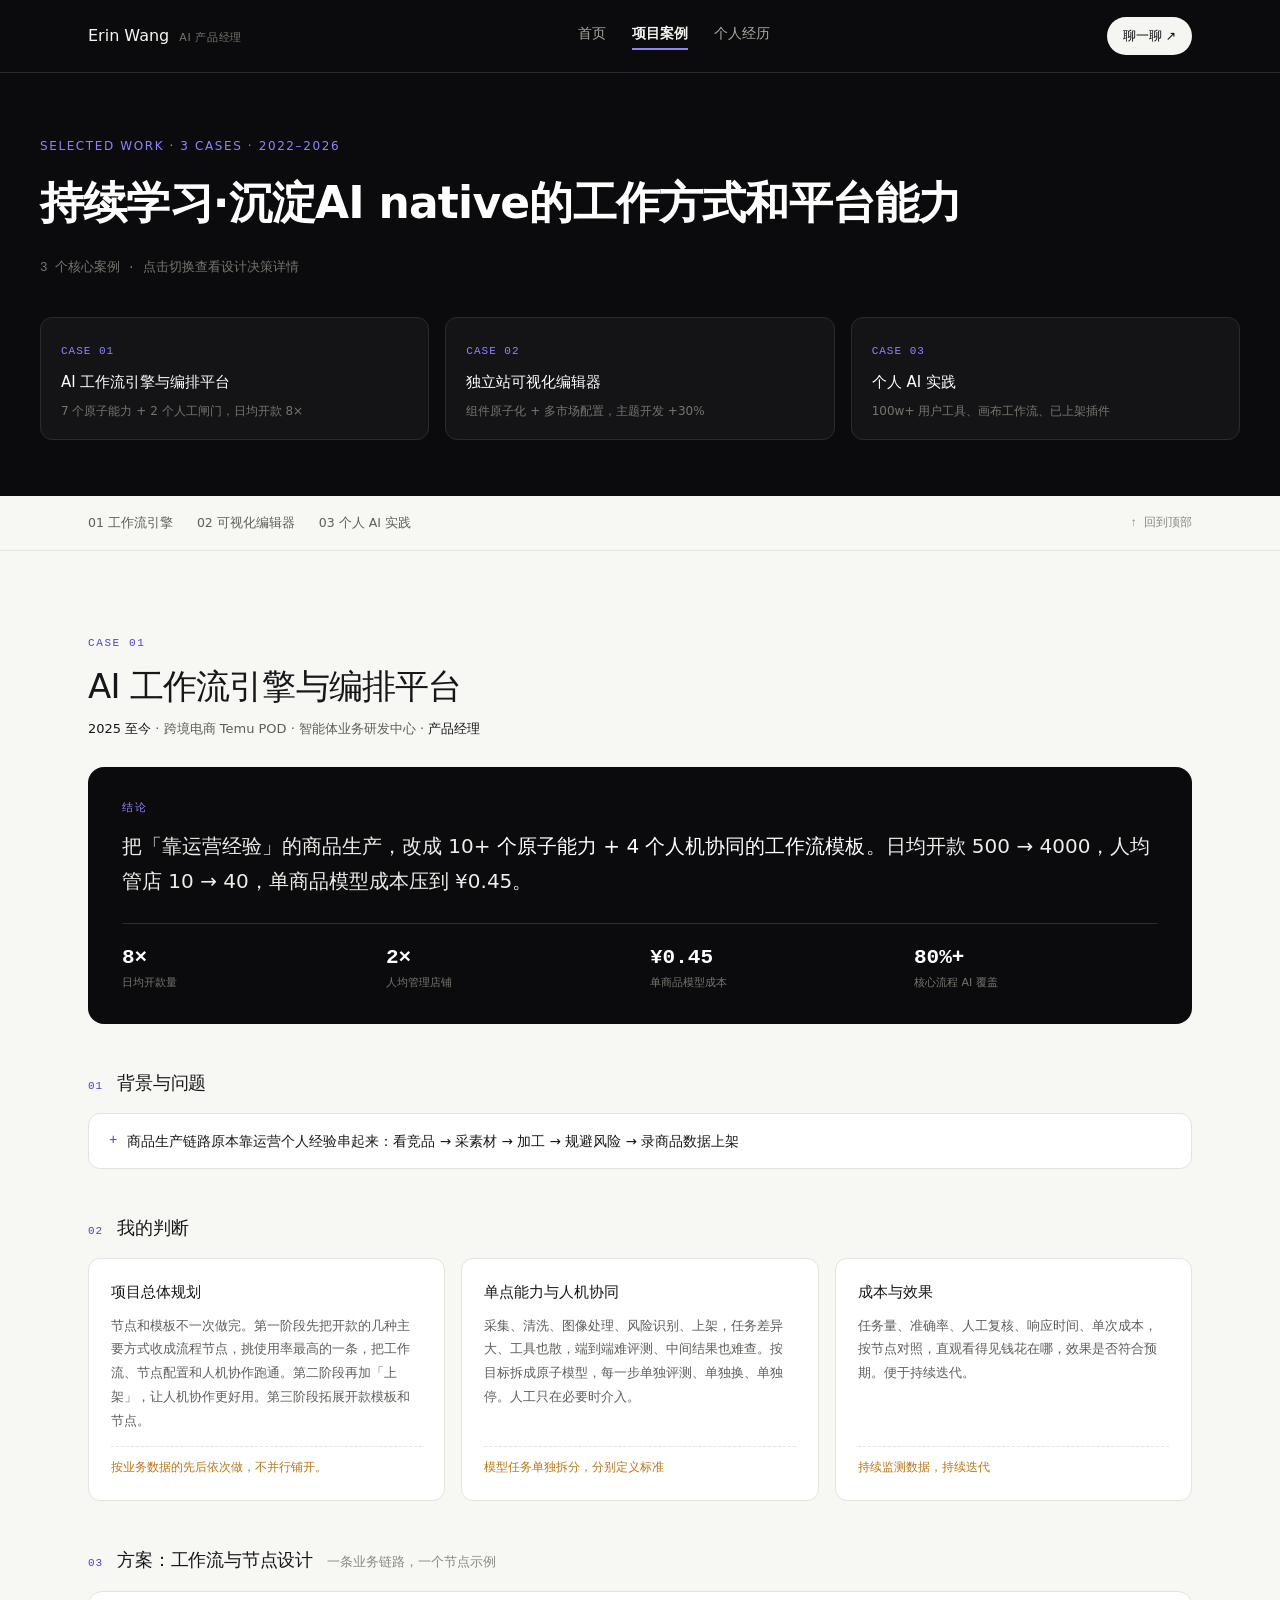
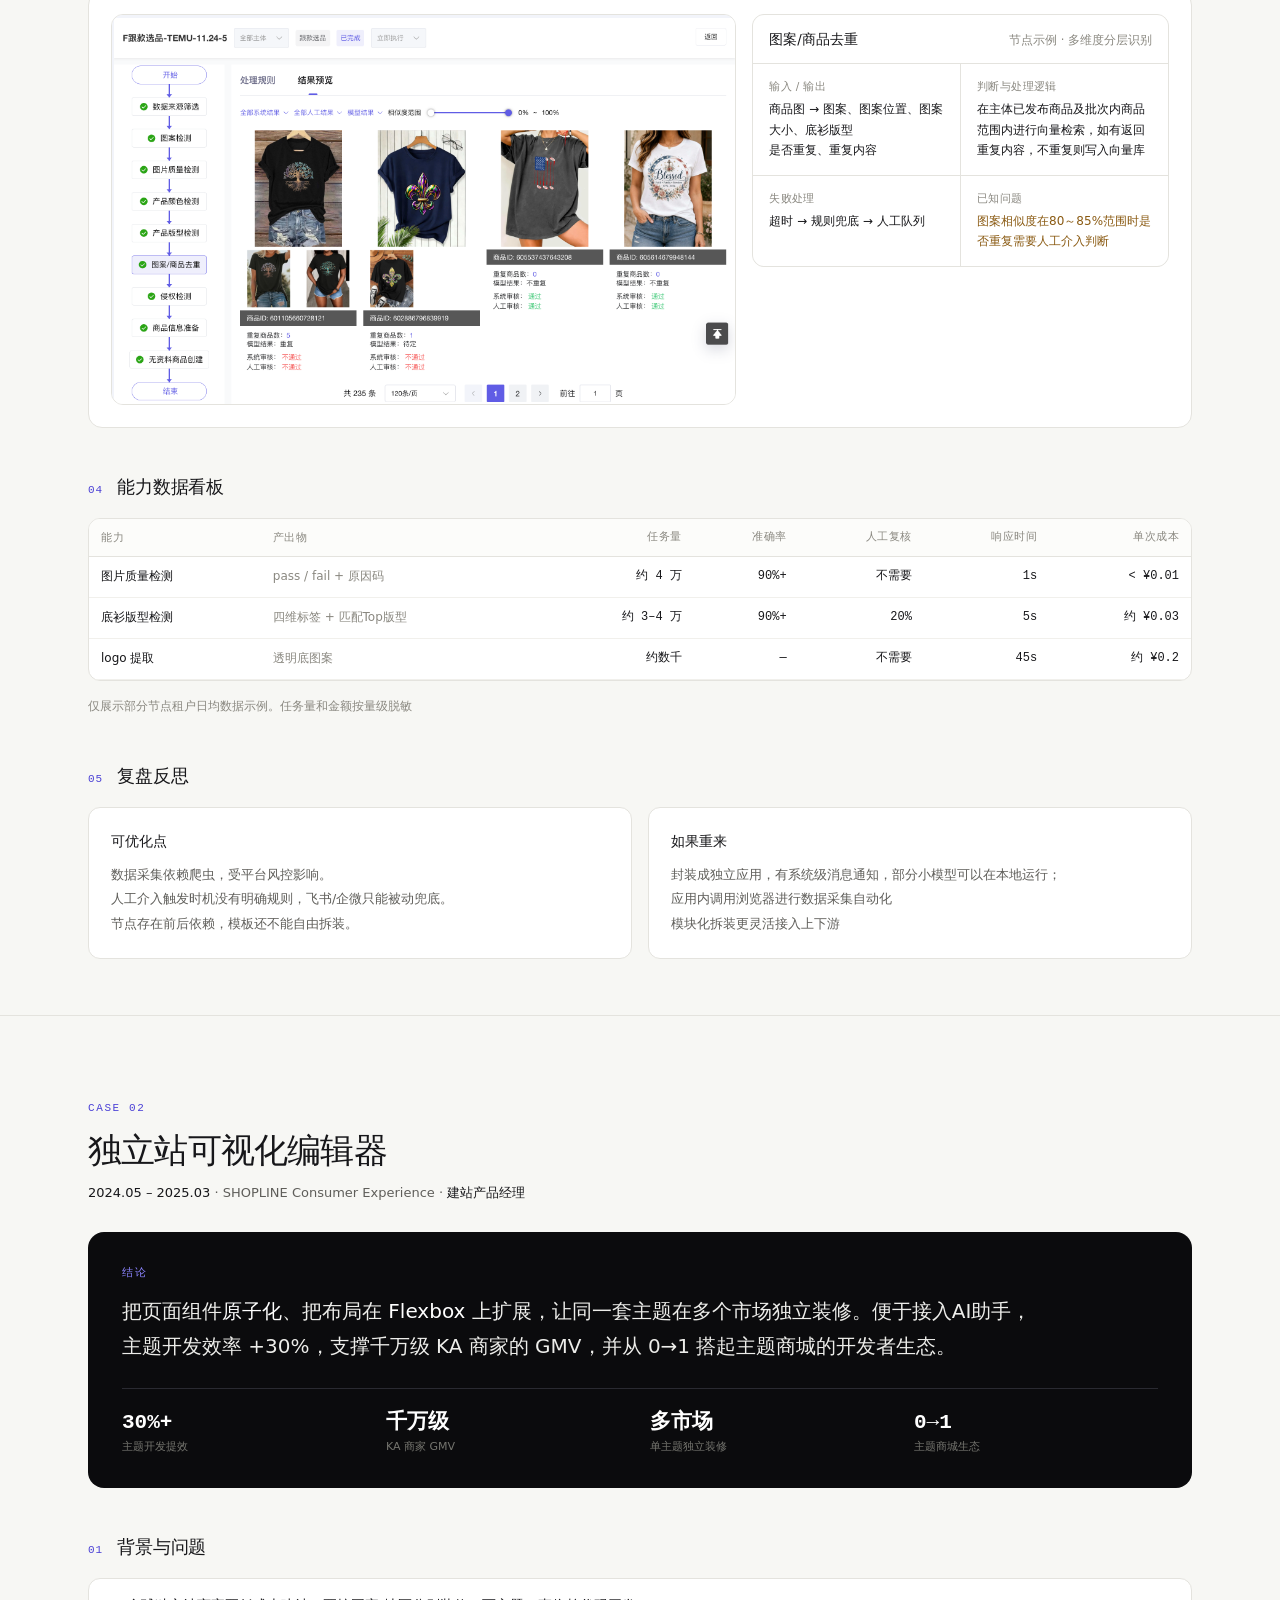
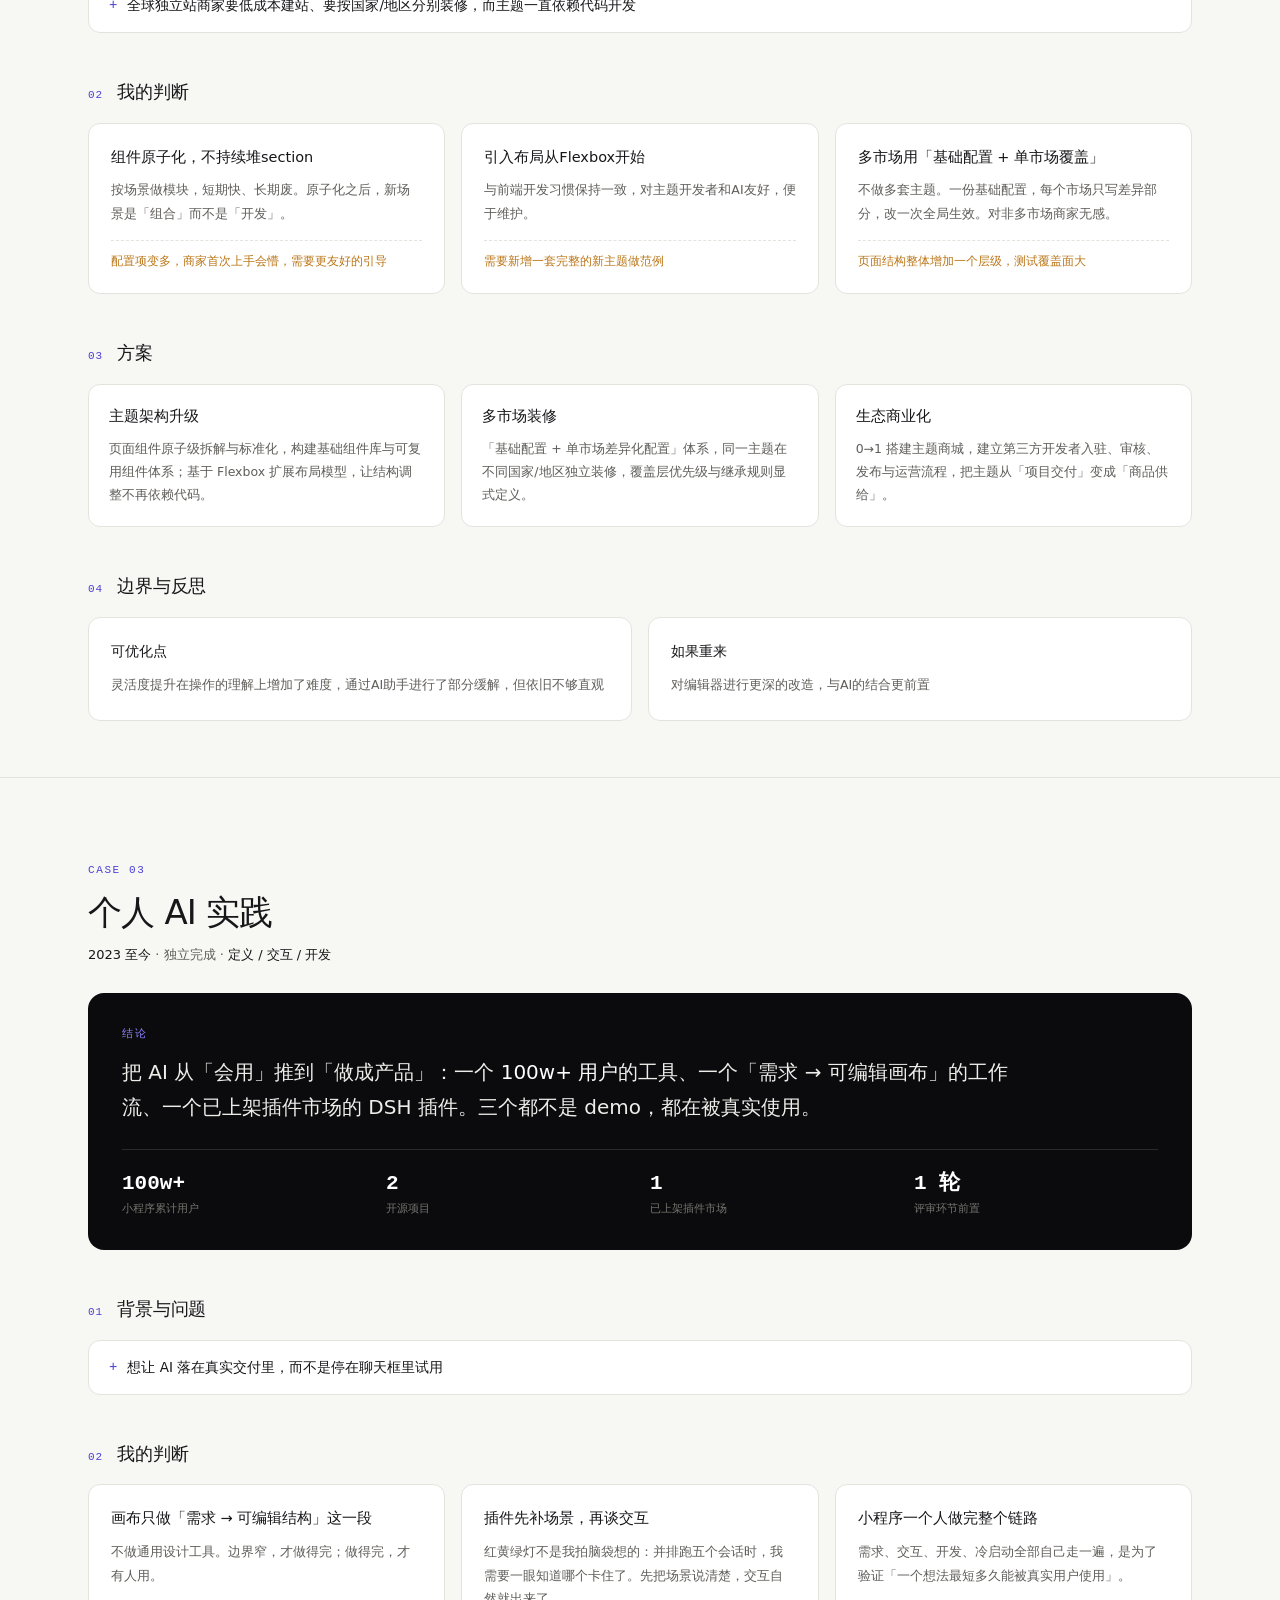
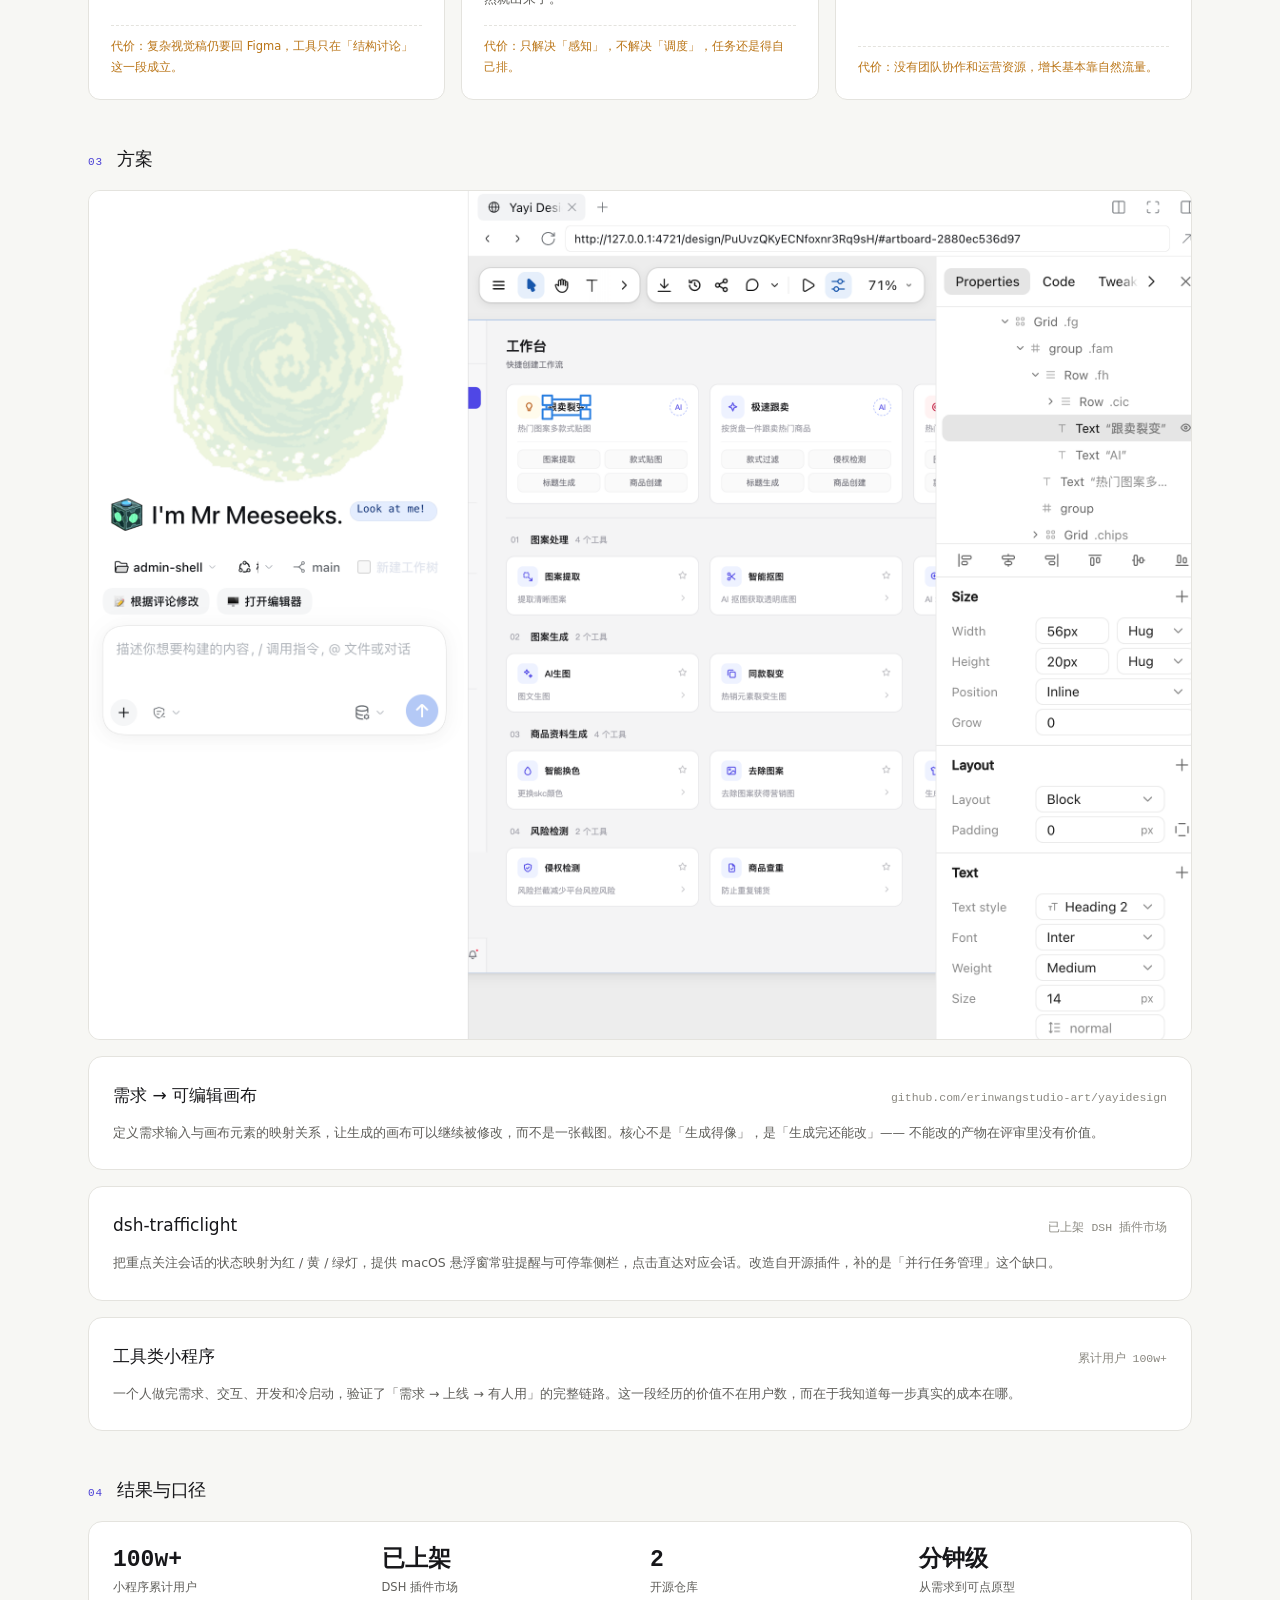
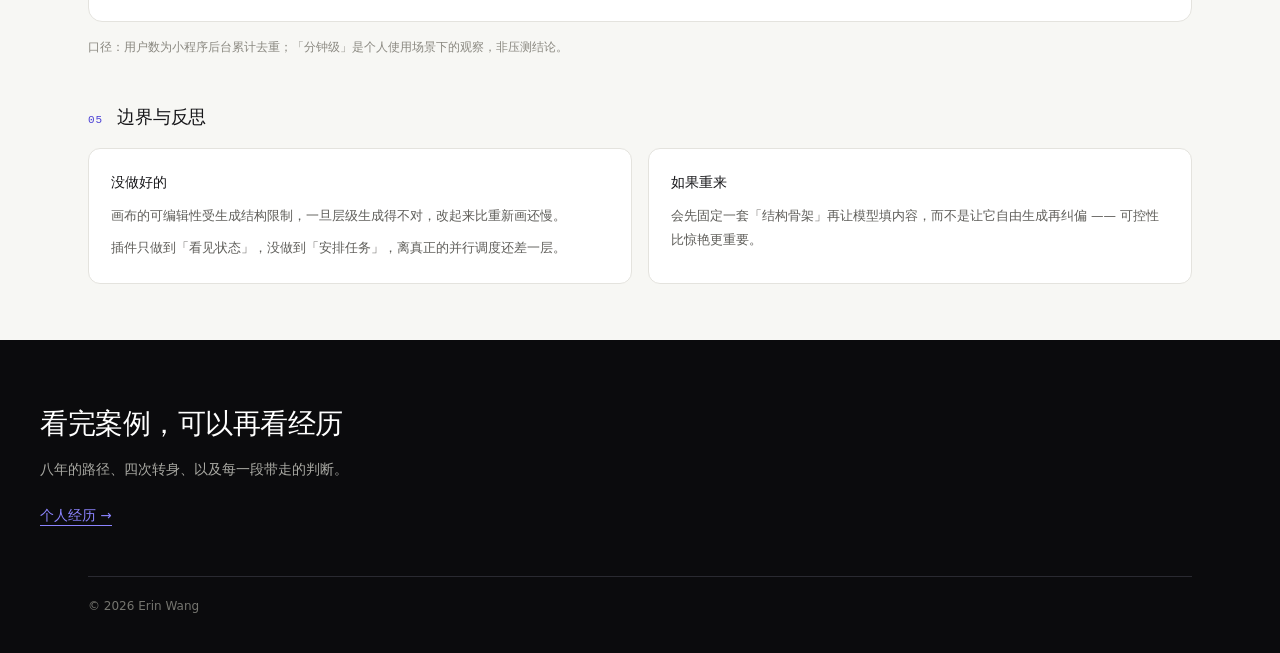
==== commit 9b659144: "同步个人网站三页画板内容" ====
--- a/cases.html
+++ b/cases.html
@@ -5,380 +5,472 @@
 <meta name="viewport" content="width=device-width, initial-scale=1">
 <title>王雅一 · 项目案例 · AI 产品经理</title>
 <style>
-body{margin:0;font-family:'PingFang SC','Noto Sans SC',system-ui,sans-serif;background:#fbfbfd}
+
+body{margin:0}
 a{color:inherit;text-decoration:none}
 *{box-sizing:border-box}
-.hp{background:#fbfbfd;color:#111114;font-family:'PingFang SC','Noto Sans SC',system-ui,sans-serif;font-size:16px;line-height:1.65}
-.hpwrap{max-width:1180px;margin:0 auto;padding:0 40px}
-.hpnav{position:sticky;top:0;z-index:60;display:flex;align-items:center;justify-content:space-between;gap:20px;padding:18px 40px;border-bottom:1px solid #e6e6ec;background:rgba(255,255,255,.94);backdrop-filter:blur(10px)}
-.hlogo{display:flex;align-items:baseline;gap:10px;font-weight:800;font-size:17px}
-.hlogo i{width:26px;height:26px;border-radius:7px;background:#4338ca;color:#fff;display:flex;align-items:center;justify-content:center;font-style:normal;font-size:13px}
-.hnav{display:flex;gap:24px;font-size:14px;color:#6b6b76}
-.hnav .on{color:#4338ca;border-bottom:2px solid #4338ca;font-weight:600}
-.hpill{display:inline-flex;align-items:center;gap:7px;font-size:13px;font-weight:600;background:#111114;color:#fff;padding:9px 16px;border-radius:999px}
-.ph{border:1px dashed #b7b7c6;background:linear-gradient(135deg,#f8f8fb,#f1f1f6);border-radius:12px;display:flex;flex-direction:column;align-items:center;justify-content:center;color:#6b6b76;text-align:center;padding:18px;gap:6px}
-.ph b{font-size:12px;color:#4338ca;letter-spacing:1px}
-.ph span{font-size:13px;color:#6b6b76;line-height:1.5}
-.ph small{font-size:11px;color:#9a9aa5}
-.ph-cover{aspect-ratio:16/9;width:100%;margin-bottom:16px}
-.ph-wide{aspect-ratio:21/9;width:100%;margin:14px 0 18px}
-.mast{display:flex;align-items:flex-end;justify-content:space-between;gap:24px;padding:30px 0 22px;border-bottom:2px solid #111114;flex-wrap:wrap}
-.mast .name{font-size:44px;font-weight:800;letter-spacing:1px;line-height:1}
-.mast .role{font-size:12.5px;letter-spacing:3px;color:#4338ca;margin-top:10px;font-weight:600}
-.mast .contact{text-align:right;font-size:13px;color:#6b6b76;line-height:1.8}
-.case-grid{display:grid;grid-template-columns:280px minmax(0,1fr);gap:60px;padding:42px 0 30px}
-.casebar{position:sticky;top:76px;z-index:50;display:flex;align-items:center;justify-content:space-between;gap:16px;border-bottom:1px solid #e6e6ec;padding:16px 0 12px;flex-wrap:wrap;background:rgba(251,251,253,.96);backdrop-filter:blur(10px)}
-.casebar .label{font-size:12px;color:#6b6b76;letter-spacing:1px}
-.casebar .ctabs-mini{display:flex;gap:8px;flex-wrap:wrap}
-.casebar .ctab-mini{border:1px solid #e6e6ec;background:#fff;color:#6b6b76;border-radius:999px;padding:6px 12px;font-size:12px;cursor:pointer}
-.casebar .ctab-mini.on{background:#111114;color:#fff;border-color:#111114}
-.nextcase{display:inline-flex;align-items:center;gap:6px;margin-top:16px;border:0;background:transparent;color:#4338ca;font-size:12.5px;font-weight:600;cursor:pointer;padding:0}
-.ai-note{margin-top:12px;border-left:2px solid #4338ca;padding-left:12px;font-size:12.5px;color:#6b6b76;line-height:1.6}
-.ai-note b{color:#111114}
-.idx h2{font-size:15px;letter-spacing:2px;color:#6b6b76;margin:0 0 16px;font-weight:600}
-.idx ul{list-style:none;margin:0;padding:0}
-.idx li{border-top:1px solid #e6e6ec;padding:16px 4px;cursor:pointer;display:grid;grid-template-columns:34px 1fr;gap:12px;align-items:baseline;transition:.2s}
-.idx li:last-child{border-bottom:1px solid #e6e6ec}
-.idx li:hover,.idx li.on{background:#f4f4f8}
-.idx li.on .t{color:#4338ca}
-.idx .n{font-size:13px;color:#6b6b76}
-.idx .t{font-size:20px;font-weight:700;line-height:1.25}
-.idx .s{grid-column:2;font-size:12.5px;color:#6b6b76;margin-top:2px}
-.stage{min-height:520px}
-.image-stack{position:relative;margin:0 0 16px;padding-bottom:56px}
-.image-stack .stack-main{width:100%;height:360px;object-fit:cover;border-radius:12px;display:block}
-.image-stack .stack-over{position:absolute;right:0;bottom:0;width:46%;height:190px;object-fit:cover;border:4px solid #fff;border-radius:12px;box-shadow:0 12px 28px rgba(17,17,20,.18)}
-@media(max-width:980px){.image-stack{padding-bottom:0}.image-stack .stack-over{position:static;width:100%;height:220px;margin-top:10px;border-width:0}}
-.panel .ptop{display:flex;align-items:baseline;justify-content:space-between;gap:20px;border-bottom:1px solid #111114;padding-bottom:10px;flex-wrap:wrap}
-.panel h3{font-size:30px;margin:0;font-weight:800}
-.panel .meta{font-size:12.5px;color:#6b6b76;letter-spacing:1px;white-space:nowrap}
-.panel .desc{font-size:15.5px;color:#2b2b31;margin:16px 0 0;max-width:640px}
-.metrics{display:flex;gap:26px;flex-wrap:wrap;margin:22px 0 6px}
-.metrics div{border-left:2px solid #4338ca;padding-left:11px}
-.metrics b{display:block;font-size:20px;font-weight:800;line-height:1.2}
-.metrics span{font-size:11.5px;color:#6b6b76}
-.scale-note{margin:8px 0 0;font-size:12.5px;line-height:1.55;color:#6b6b76}
-.demo{border:1px solid #e6e6ec;background:#f4f4f8;border-radius:12px;padding:18px;margin-top:22px}
-.demo h4{margin:0 0 12px;font-size:11.5px;letter-spacing:2px;color:#6b6b76;font-weight:600}
-.btn{display:inline-flex;align-items:center;gap:7px;border:1px solid #111114;background:transparent;color:#111114;padding:8px 14px;border-radius:999px;font-size:12.5px;cursor:pointer;min-height:36px}
-.steps{display:flex;gap:8px;flex-wrap:wrap;margin-top:12px}
-.step{font-size:12px;border:1px solid #e6e6ec;border-radius:999px;padding:6px 10px;color:#6b6b76;background:#fff;transition:.3s}
-.step.on{background:#4338ca;color:#fff;border-color:#4338ca}
-.plugin-flow span{font-size:12px;color:#6b6b76;border:1px solid #e6e6ec;border-radius:8px;padding:6px 10px;background:#fff}
-.plugin-flow i{font-style:normal;color:#4338ca;margin:0 3px}
-.editor-grid{display:grid;grid-template-columns:repeat(3,1fr);gap:12px;margin-top:18px}
-.ecard{border:1px solid #e6e6ec;border-radius:12px;padding:16px;background:#fff}
-.ecard h4{margin:0 0 8px;font-size:15px}
-.ecard p{margin:0;font-size:13px;color:#6b6b76}
-.sessions{display:flex;flex-direction:column;gap:8px}
-.sess{display:flex;align-items:center;gap:10px;border:1px solid #e6e6ec;border-radius:8px;padding:9px 12px;font-size:13px;cursor:pointer;background:#fff;text-align:left;color:#111114;min-height:40px}
-.lamp{width:10px;height:10px;border-radius:50%;background:#22c55e;flex:none}
-.sess[data-s="warn"] .lamp{background:#f59e0b}
-.sess[data-s="block"] .lamp{background:#ef4444}
-.sess small{margin-left:auto;color:#6b6b76;font-size:11px}
-.case{border-top:1px solid #e6e6ec;padding:56px 0 10px}
-.case .chead{display:flex;align-items:flex-start;justify-content:space-between;gap:20px;margin-bottom:18px}
-.case .chead h2{margin:0}
-.case h2{font-size:30px;margin:0 0 8px;font-weight:800}
-.story{display:grid;gap:9px;margin:0 0 22px;padding:18px 20px;border:1px solid #e6e6ec;border-radius:12px;background:#fff}
-.story-row{display:grid;grid-template-columns:96px minmax(0,1fr);gap:14px;font-size:13.5px;line-height:1.7;color:#2b2b31}
-.story-row b{font-size:12px;letter-spacing:.6px;color:#6b6b76;font-weight:600}
-.story.icons{gap:12px;padding:20px 22px}
-.story.icons .story-row{grid-template-columns:24px 96px minmax(0,1fr);gap:12px;align-items:start}
-.story.icons .story-ic{width:18px;height:18px;color:#4338ca;margin-top:2px;flex:none}
-.story .todo{color:#4338ca;background:#eef0ff;border-bottom:1px dashed #4338ca;padding:0 3px}
-.project-pair{display:grid;grid-template-columns:1fr 1fr;gap:18px;margin-top:18px}
-.mini-project{border:1px solid #e6e6ec;border-radius:12px;padding:16px;background:#fff}
-.mini-project .cover-img{height:180px;object-fit:cover;border-radius:10px}
-.mini-project h4{margin:14px 0 6px;font-size:18px}
-.mini-project p{margin:0 0 12px;font-size:13px;color:#6b6b76;line-height:1.6}
-.project-block{border-top:1px solid #e6e6ec;padding-top:28px;margin-top:28px}
-.project-block .subhead{display:flex;align-items:center;justify-content:space-between;gap:16px;margin-bottom:14px}
-.project-block .subhead h3{margin:0;font-size:22px}
-@media(max-width:980px){.story-row{grid-template-columns:1fr;gap:2px}.story.icons .story-row{grid-template-columns:24px 1fr;gap:8px}.story.icons .story-row b,.story.icons .story-row > span:last-child{grid-column:2}.project-pair{grid-template-columns:1fr}.project-block .subhead{align-items:flex-start;flex-direction:column;gap:8px}}
-.case .clead{color:#2b2b31;font-size:13.5px;margin:0 0 14px;max-width:860px}
-.cnote{font-size:12px;color:#6b6b76;border:1px solid #e6e6ec;border-radius:999px;padding:4px 10px;background:#fff}
-.ctabs{display:flex;gap:4px;border-bottom:1px solid #e6e6ec;margin-bottom:18px;flex-wrap:wrap}
-.ctab{border:0;background:transparent;font:inherit;font-size:13px;color:#6b6b76;padding:9px 14px;border-radius:8px 8px 0 0;border-bottom:2px solid transparent;margin-bottom:-1px;cursor:pointer}
-.ctab.on{color:#4338ca;font-weight:600;border-bottom-color:#4338ca;background:#fff}
-.cbuilder{display:grid;grid-template-columns:190px minmax(0,1fr) 270px;gap:14px}
-.cside,.ccfg{background:#fff;border:1px solid #e6e6ec;border-radius:12px;padding:12px}
-.cside h3{font-size:11px;color:#6b6b76;letter-spacing:.6px;margin:0 0 10px;font-weight:600}
-.ctpl{border:1px solid #e6e6ec;border-radius:8px;padding:9px 10px;margin-bottom:8px;background:#fff}
-.ctpl.on{border-color:#4338ca;background:#eef0ff}
-.ctpl b{display:block;font-size:12.5px;font-weight:600;margin-bottom:2px}
-.ctpl span{font-size:11px;color:#6b6b76}
-.ccanvas{position:relative;background:linear-gradient(0deg,#f0f0f6 1px,transparent 1px) 0 0/16px 16px,linear-gradient(90deg,#f0f0f6 1px,transparent 1px) 0 0/16px 16px,#fcfcfe;border:1px solid #e6e6ec;border-radius:12px;min-height:360px;padding:16px}
-.cgrid3{display:grid;grid-template-columns:repeat(3,1fr);gap:14px 18px}
-.cnode{position:relative;z-index:2;background:#fff;border:1px solid #d9d9e6;border-radius:9px;padding:9px 10px;cursor:pointer}
-.cnode.on{border-color:#4338ca;box-shadow:0 0 0 2px rgba(67,56,202,.16)}
-.cnode .nt{font-size:12px;font-weight:600;margin-bottom:5px}
-.cnode .nm{display:flex;align-items:center;gap:6px;font-size:10.5px;color:#6b6b76}
-.cdot{width:6px;height:6px;border-radius:50%;flex:none;background:#2f9e6e}
-.cdot.human{background:#e0a030}
-.cnode .cost{position:absolute;right:9px;bottom:8px;font-size:10px;color:#6b6b76}
-.ccfg .title{font-size:13px;font-weight:600;margin:0 0 2px}
-.ccfg .role{font-size:11px;color:#6b6b76;margin-bottom:12px}
-.ckv{margin-bottom:10px}.ckv .k{font-size:10.5px;color:#6b6b76;letter-spacing:.4px;margin-bottom:2px}.ckv .v{font-size:12px;color:#111114}
-.cdiv{height:1px;background:#e6e6ec;margin:10px 0}
-.ctablewrap{background:#fff;border:1px solid #e6e6ec;border-radius:12px;overflow:auto}
-table.ccap{width:100%;border-collapse:collapse;font-size:12px;min-width:760px}
-table.ccap th{text-align:left;font-weight:600;color:#6b6b76;font-size:10.5px;letter-spacing:.5px;padding:9px 10px;border-bottom:1px solid #e6e6ec;white-space:nowrap;background:#fbfbfe}
-table.ccap th.num{text-align:right}
-table.ccap td{padding:9px 10px;border-bottom:1px solid #f1f1f7;vertical-align:middle}
-table.ccap td.num{text-align:right;font-variant-numeric:tabular-nums}
-table.ccap td.muted{color:#6b6b76;font-size:11px}
-.cbar{height:5px;border-radius:3px;background:#ededf5;position:relative;min-width:54px}
-.cbar i{position:absolute;left:0;top:0;bottom:0;border-radius:3px;background:#4338ca}
-.cbar i.hot{background:#c0563f}
-.ceval{display:grid;grid-template-columns:1.25fr 1fr;gap:14px}
-.ccard{background:#fff;border:1px solid #e6e6ec;border-radius:12px;padding:14px}
-.ckpi{display:grid;grid-template-columns:repeat(3,1fr);gap:10px;margin-bottom:16px}
-.ckpi .box{border:1px solid #e6e6ec;border-radius:8px;padding:10px}
-.ckpi .l{font-size:10.5px;color:#6b6b76;margin-bottom:4px}
-.ckpi .n{font-size:19px;font-weight:600;letter-spacing:.3px}
-.ckpi .box.bad .n{color:#c0563f}.ckpi .box.good .n{color:#1b7a54}
-.ckpi .u{font-size:10.5px;color:#6b6b76}
-.crowbar{display:grid;grid-template-columns:78px 1fr 48px;align-items:center;gap:9px;margin-bottom:9px;font-size:11.5px}
-.crowbar .tr{height:14px;background:#f0f0f6;border-radius:4px;position:relative;overflow:hidden}
-.crowbar .tr i{position:absolute;left:0;top:0;bottom:0;background:#c7c7e0;border-radius:4px}
-.crowbar .tr i.hot{background:#d98e6e}
-.crowbar .vv{text-align:right;color:#6b6b76}
-.cfootnote{font-size:11px;color:#6b6b76;margin-top:10px}
-.ch3{font-size:12px;color:#6b6b76;letter-spacing:.5px;margin:0 0 12px}
-.foot{border-top:1px solid #e6e6ec;margin-top:30px;padding:22px 0 50px;display:flex;justify-content:space-between;flex-wrap:wrap;gap:12px;font-size:13px;color:#6b6b76}
-@media(max-width:980px){.case-grid{grid-template-columns:1fr}.cbuilder,.ceval,.editor-grid{grid-template-columns:1fr}}
-@media(max-width:640px){
- .hpnav{padding:12px 18px;gap:10px;flex-wrap:wrap;position:static}.hlogo{font-size:15px;white-space:nowrap}.hnav{order:3;width:100%;justify-content:space-between;gap:12px}.hnav a{padding:8px 0}.hpill{margin-left:auto;white-space:nowrap}.hpwrap{padding:0 18px}
- .casebar{position:static;align-items:flex-start;gap:10px}.ctabs-mini{width:100%;display:flex;overflow-x:auto;flex-wrap:nowrap!important;padding-bottom:4px}.ctab-mini{white-space:nowrap;min-height:40px}.case-grid{gap:20px;padding:24px 0}.idx ul{display:flex;overflow-x:auto;gap:8px}.idx li{flex:0 0 180px;padding:10px;border:1px solid #e6e6ec;border-radius:8px}.idx .t{font-size:15px}.stage{min-width:0;min-height:0}.panel h3{font-size:24px}.panel .ptop{gap:8px}.panel .desc{height:auto!important;overflow-wrap:anywhere}.panel .cover-img{width:100%!important;height:auto!important;aspect-ratio:16/9}.image-stack{padding-bottom:0}.image-stack .stack-main,.image-stack .stack-over{position:static;width:100%!important;height:auto!important;aspect-ratio:16/9;object-fit:cover}.image-stack .stack-over{margin-top:10px;order:2}.metrics{gap:14px}
- .case{padding:36px 0 10px}.case .chead{flex-wrap:wrap;gap:10px}.case h2{font-size:24px}.ctabs{gap:0}.ctab{padding:10px 8px;font-size:12px}.cbuilder{grid-template-columns:1fr}.cgrid3{grid-template-columns:1fr;gap:10px}.ccanvas{min-height:0}.cnode .cost{position:static;text-align:right;margin-top:4px}.ctablewrap{max-width:100%;overflow-x:auto}.project-block .subhead{flex-wrap:wrap}.project-pair,.editor-grid{grid-template-columns:1fr!important}.story{padding:16px}.story-row{overflow-wrap:anywhere}.cnote{white-space:normal}
+:root{
+  --ink:#0B0B0D;--ink2:#141417;--lined:#2A2A31;
+  --paper:#F7F7F4;--card:#FFF;--line:#E4E3DE;
+  --t1:#17171A;--t2:#5F5E5A;--t3:#8A8880;
+  --d1:#F5F5F2;--d2:#A9A9A3;--d3:#75756F;
+  --a:#6E63F5;--at:#8C84FF;--ad:#4B41D6;--amb:#BA7517;
+  --mono:ui-monospace,"SF Mono",SFMono-Regular,Menlo,monospace;
 }
+.site{font-family:'PingFang SC','Noto Sans SC',system-ui,sans-serif;font-size:16px;line-height:1.65;color:var(--t1);background:var(--paper)}
+.wrap{max-width:1200px;margin:0 auto;padding:0 48px}
+.dark{background:var(--ink);color:var(--d1)}
+.nav{border-bottom:1px solid var(--lined)}
+.navin{display:flex;align-items:center;justify-content:space-between;gap:24px;height:72px}
+.brand{display:flex;align-items:baseline;gap:10px}
+.mark{width:26px;height:26px;border-radius:7px;background:var(--d1);color:var(--ink);display:inline-flex;align-items:center;justify-content:center;font-size:13px;font-weight:500;align-self:center}
+.bn{font-size:16px;font-weight:500}
+.bt{font-size:11px;color:var(--d3);letter-spacing:.6px}
+.links{display:flex;gap:26px;font-size:13.5px;color:var(--d2)}
+.links a:hover{color:var(--d1)}
+.links a.on{color:var(--d1);font-weight:600;border-bottom:2px solid var(--at);padding-bottom:4px}
+.navcta{font-size:12.5px;font-weight:500;color:var(--ink);background:var(--d1);padding:9px 16px;border-radius:999px}
+.hhero{padding:64px 0 56px}
+.kick{margin:0 0 20px;font-size:12px;letter-spacing:1.6px;color:var(--at);font-weight:500}
+.hhero h1{margin:0;font-size:48px;line-height:1.2;letter-spacing:-1.2px;font-weight:500;color:#FFF}
+.hhero .lead{margin:22px 0 0;font-size:15px;line-height:1.95;color:var(--d2);max-width:700px}
+.jumps{display:grid;grid-template-columns:repeat(3,minmax(0,1fr));gap:16px;margin-top:36px}
+.jump{background:var(--ink2);border:1px solid var(--lined);border-radius:12px;padding:18px 20px;display:block}
+.jump:hover{border-color:#3A3A44}
+.jump .jn{font-family:var(--mono);font-size:11px;color:var(--at);letter-spacing:1px}
+.jump h4{margin:8px 0 6px;font-size:15px;font-weight:500;color:#fff}
+.jump p{margin:0;font-size:12px;line-height:1.7;color:var(--d3)}
+.subnav{display:block;position:sticky;top:0;z-index:50;background:rgba(247,247,244,.96);backdrop-filter:blur(10px);border-bottom:1px solid var(--line)}
+.subnav.show{display:block}
+.subin{display:flex;align-items:center;justify-content:space-between;gap:16px;height:54px}
+.subin nav{display:flex;gap:24px;font-size:12.5px;color:var(--t2)}
+.subin nav a:hover{color:var(--ad)}
+.subin nav a.on{color:var(--ad);font-weight:600;border-bottom:2px solid var(--ad);padding-bottom:4px}
+.brail{font-family:var(--mono);font-size:11.5px;color:var(--t3)}
+.case{padding:72px 0 56px;border-top:1px solid var(--line);scroll-margin-top:54px}
+.case:first-of-type{border-top:0}
+.cid{font-family:var(--mono);font-size:11px;letter-spacing:1.6px;color:var(--ad)}
+.chead h2{margin:10px 0 10px;font-size:34px;line-height:1.3;letter-spacing:-.8px;font-weight:500}
+.cmeta{font-size:13px;color:var(--t2);margin:0}
+.cmeta b{color:var(--t1);font-weight:500}
+.verdict{background:var(--ink);border-radius:16px;padding:32px 34px;margin:28px 0 0;color:#fff}
+.vk{font-size:11px;letter-spacing:1.6px;color:var(--at);margin:0 0 12px;font-weight:500}
+.vt{font-size:20px;line-height:1.75;margin:0;max-width:920px;color:#EDEDEA}
+.vt b{color:#fff;font-weight:500}
+.vkpis{display:grid;grid-template-columns:repeat(4,minmax(0,1fr));gap:20px;margin-top:24px;padding-top:20px;border-top:1px solid var(--lined)}
+.vkpis b{display:block;font-family:var(--mono);font-size:21px;color:#fff;font-variant-numeric:tabular-nums;line-height:1.3}
+.vkpis span{font-size:11px;color:var(--d3);display:block;margin-top:2px}
+.s{display:flex;align-items:baseline;gap:14px;margin:44px 0 16px;flex-wrap:wrap}
+.s .sn{font-family:var(--mono);font-size:11px;color:var(--ad);letter-spacing:1px;flex:none}
+.s h3{font-size:18px;font-weight:500;margin:0;letter-spacing:-.2px}
+.s .sd{font-size:12.5px;color:var(--t3)}
+.bg{border:1px solid var(--line);border-radius:12px;background:#fff;padding:0 20px}
+.bg summary{list-style:none;cursor:pointer;padding:15px 0;font-size:13.5px;display:flex;align-items:center;gap:10px;color:var(--t1)}
+.bg summary::-webkit-details-marker{display:none}
+.bg summary::before{content:"+";font-family:var(--mono);color:var(--ad);font-size:14px;flex:none}
+.bg[open] summary::before{content:"—"}
+.bg .inner{padding:0 0 18px;font-size:13px;line-height:1.95;color:var(--t2);max-width:860px}
+.bg .inner p{margin:0 0 10px}
+.bg .inner p:last-child{margin:0}
+.jgrid{display:grid;grid-template-columns:repeat(3,minmax(0,1fr));gap:16px}
+.jcard{background:#fff;border:1px solid var(--line);border-radius:12px;padding:22px;display:flex;flex-direction:column}
+.jcard .jq{font-size:14.5px;font-weight:500;line-height:1.55;margin:0 0 10px}
+.jcard .jw{font-size:12.5px;line-height:1.9;color:var(--t2);margin:0 0 14px}
+.jcard .jc{font-size:11.5px;line-height:1.8;color:var(--amb);border-top:1px dashed var(--line);padding-top:10px;margin:auto 0 0}
+.jcard .jc b{font-weight:500}
+.flow{background:#fff;border:1px solid var(--line);border-radius:14px;padding:22px}
+.rgrid{display:grid;grid-template-columns:repeat(4,minmax(0,1fr));gap:20px;background:#fff;border:1px solid var(--line);border-radius:14px;padding:24px}
+.rgrid b{display:block;font-family:var(--mono);font-size:23px;font-variant-numeric:tabular-nums;line-height:1.3}
+.rgrid span{font-size:11.5px;color:var(--t2);display:block;margin-top:2px}
+.flow-layout{display:grid;grid-template-columns:minmax(0,1.2fr) minmax(300px,.8fr);gap:16px;align-items:start}
+.flow-shot{display:block;width:100%;height:auto;border:1px solid var(--line);border-radius:12px;object-fit:cover}
+.flow-diagram{display:block;width:100%;height:auto;border:1px solid var(--line);border-radius:12px;margin-top:16px;object-fit:contain}
+.cfg{display:grid;grid-template-columns:repeat(2,minmax(0,1fr));gap:1px;background:var(--line);border:1px solid var(--line);border-radius:12px;overflow:hidden}
+.cfgi{background:#fff;padding:14px 16px}
+.cfgi .k{font-size:10.5px;color:var(--t3);letter-spacing:.4px;margin-bottom:4px}
+.cfgi .v{font-size:12px;line-height:1.7;color:var(--t1)}
+.cfgi.warn .v{color:#8A5A12}
+.cfghead{grid-column:1/-1;background:#fff;padding:13px 16px;display:flex;justify-content:space-between;align-items:baseline;gap:12px;flex-wrap:wrap}
+.cfghead b{font-size:13.5px;font-weight:500}
+.cfghead span{font-size:11.5px;color:var(--t3)}
+.tbl{background:#fff;border:1px solid var(--line);border-radius:12px;overflow:auto}
+table{width:100%;border-collapse:collapse;font-size:12px;min-width:840px}
+th{text-align:left;font-weight:500;color:var(--t3);font-size:10.5px;letter-spacing:.5px;padding:10px 12px;border-bottom:1px solid var(--line);white-space:nowrap;background:#FCFCFA}
+th.num,td.num{text-align:right;font-variant-numeric:tabular-nums;font-family:var(--mono)}
+td{padding:10px 12px;border-bottom:1px solid #F1F0EC;vertical-align:middle}
+td.name{font-weight:500}
+td.muted{color:var(--t3)}
+.notes{font-size:11.5px;color:var(--t3);line-height:1.95;margin-top:14px}
+.rev{background:#FDF6EC;border:1px solid #F0DCBE;border-radius:12px;padding:18px 20px;margin-top:16px;font-size:12.5px;line-height:1.9;color:#7A4E12}
+.rev b{color:#5C3A07;font-weight:500}
+.boxtwo{display:grid;grid-template-columns:1fr 1fr;gap:16px}
+.bx{background:#fff;border:1px solid var(--line);border-radius:12px;padding:22px}
+.bx h4{margin:0 0 10px;font-size:14px;font-weight:500}
+.bx p{margin:0;font-size:12.5px;line-height:1.95;color:var(--t2)}
+.bx p+p{margin-top:8px}
+.ecards{display:grid;grid-template-columns:repeat(3,minmax(0,1fr));gap:16px;margin-top:16px}
+.ec{background:#fff;border:1px solid var(--line);border-radius:12px;padding:20px}
+.ec h4{margin:0 0 8px;font-size:14.5px;font-weight:500}
+.ec p{margin:0;font-size:12.5px;line-height:1.85;color:var(--t2)}
+.shot{width:100%;border-radius:12px;display:block;border:1px solid var(--line);object-fit:cover}
+.pblock{background:#fff;border:1px solid var(--line);border-radius:14px;padding:24px;margin-top:16px}
+.pblock .ph{display:flex;justify-content:space-between;align-items:baseline;gap:16px;flex-wrap:wrap;margin-bottom:12px}
+.pblock h4{margin:0;font-size:17px;font-weight:500}
+.pblock .pl{font-size:11.5px;color:var(--t3);font-family:var(--mono)}
+.pblock p{margin:0 0 10px;font-size:12.5px;line-height:1.95;color:var(--t2)}
+.pblock p:last-child{margin:0}
+.about{padding:64px 0 48px}
+.about h2{font-size:28px;line-height:1.4;letter-spacing:-.5px;margin:0 0 14px;font-weight:500;color:#fff}
+.about p{font-size:13.5px;line-height:1.9;color:var(--d2);margin:0;max-width:560px}
+.foot{border-top:1px solid var(--lined);padding:20px 0 36px;display:flex;justify-content:space-between;gap:16px;flex-wrap:wrap;font-size:12px;color:var(--d3)}
+@media(max-width:1100px){
+  .jumps,.jgrid,.ecards,.boxtwo{grid-template-columns:1fr}
+  .nodes{grid-template-columns:repeat(4,minmax(0,1fr))}
+  .cfg{grid-template-columns:repeat(2,minmax(0,1fr))}
+  .flow-layout{grid-template-columns:1fr}
+  .vkpis,.rgrid{grid-template-columns:repeat(2,minmax(0,1fr))}
+  .wrap{padding:0 32px}
+  .hhero h1{font-size:36px}
+}
+@media(max-width:760px){
+  .wrap{padding:0 20px}
+  .navin{height:auto;padding:14px 0;flex-wrap:wrap;gap:12px}
+  .links{gap:18px;font-size:12.5px;order:3;width:100%}
+  .hhero h1{font-size:28px}
+  .chead h2{font-size:24px}
+  .nodes{grid-template-columns:repeat(2,minmax(0,1fr))}
+  .cfg,.vkpis,.rgrid{grid-template-columns:1fr}
+  .subin nav{gap:14px;font-size:11.5px}
+  .vt{font-size:16px}
+}
+
 </style>
 </head>
 <body>
-<div class="hp" id="top">
-  <div class="hpnav">
-    <div class="hlogo"><i>王</i>Erin Wang<span style="font-weight:500;color:#6b6b76;font-size:13px">AI PM</span></div>
-    <nav class="hnav">
-      <a href="index.html">首页</a>
-      <a class="on" href="cases.html">项目案例</a>
-      <a href="experience.html">个人经历</a>
-    </nav>
-    <a class="hpill" href="index.html#contact">联系我 ↗</a>
+
+
+<div class="site" id="top">
+  <div class="dark">
+    <header class="nav">
+      <div class="wrap navin">
+        <div class="brand"><span class="bn">Erin Wang</span><span class="bt">AI 产品经理</span></div>
+        <nav class="links">
+          <a href="index.html">首页</a>
+          <a class="on" href="cases.html">项目案例</a>
+          <a href="experience.html">个人经历</a>
+        </nav>
+        <a class="navcta" href="index.html#contact">聊一聊 ↗</a>
+      </div>
+    </header>
+    <section class="hhero wrap">
+      <p class="kick">SELECTED WORK · 3 CASES · 2022–2026</p>
+      <h1></h1><h1 style="font-size: 44px; letter-spacing: -0.8px; margin: 0px 0px 16px; font-weight: 700">持续学习·沉淀AI native的工作方式和平台能力</h1>
+      <p class="lead"><span style="color: rgb(117, 117, 111); font-family: ui-monospace, &quot;SF Mono&quot;, SFMono-Regular, Menlo, monospace; font-size: 12.5px">3 个核心案例 · 点击切换查看设计决策详情</span></p>
+      <div class="jumps">
+        <a class="jump" href="#workflow">
+          <span class="jn">CASE 01</span>
+          <h4>AI 工作流引擎与编排平台</h4>
+          <p>7 个原子能力 + 2 个人工闸门，日均开款 8×</p>
+        </a>
+        <a class="jump" href="#editor">
+          <span class="jn">CASE 02</span>
+          <h4>独立站可视化编辑器</h4>
+          <p>组件原子化 + 多市场配置，主题开发 +30%</p>
+        </a>
+        <a class="jump" href="#practice">
+          <span class="jn">CASE 03</span>
+          <h4>个人 AI 实践</h4>
+          <p>100w+ 用户工具、画布工作流、已上架插件</p>
+        </a>
+      </div>
+    </section>
   </div>
 
-  <div class="hpwrap">
-    <div class="casebar">
-      <span class="label">3 个案例 · 点击切换</span>
-      <div class="ctabs-mini">
-        <button class="ctab-mini on" data-p="workflow">01 AI 工作流引擎</button>
-        <button class="ctab-mini" data-p="editor">02 独立站可视化编辑器</button>
-        <button class="ctab-mini" data-p="practice">03 个人AI实践</button>
-      </div>
+  <div class="subnav">
+    <div class="wrap subin">
+      <nav>
+        <a href="#workflow">01 工作流引擎</a>
+        <a href="#editor">02 可视化编辑器</a>
+        <a href="#practice">03 个人 AI 实践</a>
+      </nav>
+      <a class="brail" href="#top">↑ 回到顶部</a>
     </div>
-
-    <div class="case-grid">
-      <div class="idx">
-        <h2>INDEX · 案例</h2>
-        <ul>
-          <li class="on" data-p="workflow"><span class="n">01</span><span class="t">AI 工作流引擎</span><span class="s">含采集插件 · 可玩示例</span></li>
-          <li data-p="editor"><span class="n">02</span><span class="t">独立站可视化编辑器</span><span class="s">主题系统 · 多市场装修</span></li>
-          <li data-p="practice"><span class="n">03</span><span class="t">个人AI实践</span><span class="s">AI 画布 · DSH 插件</span></li>
-        </ul>
-      </div>
-      <div class="stage">
-        <div data-case-panel="workflow" id="workflow" style="display:block">
-        <div class="panel">
-            
-            <div class="ptop"><h3>AI 工作流引擎与编排平台</h3><span class="meta">2025 – 至今</span></div>
-            
-            <p class="desc" style="font-size: 15.5px; color: #111114; text-align: left; height: 100%; width: 100%; max-width: none"><span style="color: rgb(107, 107, 118); font-size: 14px; background-color: rgb(255, 255, 255)">针对跨境电商商品资料生产与上架场景，定义原子能力与工作流模板，引入「人工审核 + AI 执行」混合机制。浏览器采集插件作为数据入口，打通采集→清洗→AI 处理→上架整条链路。</span></p><div class="metrics" style="justify-content: space-between"><div><b>500→4000</b><span>日均开款量（8×）</span></div><div><b>10→40</b><span>人均管理店铺（4×）</span></div><div style="width: 117px; height: 50px"><b>80%+</b><span>核心流程覆盖</span></div></div><p class="scale-note">覆盖 10 个 Temu 主体、190 家店铺；月均产出图案 2.5 万个；商家上款 90% 直接跟卖原图；人力配置 8 人 → 3 人。</p>
-            
-            
-            
-            <div class="image-stack"><img class="stack-over" src="assets/workflow-detail.png" alt="工作流链路补充图" style="width: 429px; height: 243px; left: 332px; top: 174px; object-fit: cover; object-position: 100% 49.351%; object-view-box: inset(10.1694% 0% 10.4369% 28.9946%)"><img class="stack-main" src="assets/workflow-sample.png" alt="AI 工作流示例" style="object-fit: cover; object-position: 50% 27.102%"></div>
-        </div>
-        </div>
-        <div data-case-panel="editor" id="editor" style="display:none">
-        <div class="panel">
-            
-            <div class="ptop"><h3>可视化编辑器</h3><span class="meta">2024.05 – 2025.03</span></div>
-            <p class="desc" style="font-size: 15.5px; color: #111114; text-align: left; height: 100%; width: 100%; max-width: none"><span style="color: rgb(107, 107, 118); font-size: 14px; background-color: rgb(255, 255, 255)">SHOPLINE 主题编辑器：把页面组件原子级拆解与标准化，扩展 Flexbox 布局，支持多市场差异化装修，并搭建主题商城生态。</span><a class="nextcase" href="https://www.shopline.com/themes" target="_blank" style="text-align: start">项目介绍：shopline.com/themes ↗</a></p>
-            <div class="metrics" style="justify-content: space-between"><div><b>30%+</b><span>主题开发效率提升</span></div><div style="width: 126px"><b>多市场</b><span>全球化运营</span></div><div style="width: 107px"><b>千万级</b><span>KA 商家 GMV</span></div></div><img class="cover-img" src="assets/editor-sample.webp" alt="独立站编辑器示例" style="width: 100%; height: 424px; object-fit: cover; object-position: 50% 0.0009%">
-            
-            
-            
-            
+  </div>
+
+  <section class="case" id="workflow">
+    <div class="wrap" style="position: relative">
+      <div class="chead">
+        <p class="cid">CASE 01</p>
+        <h2>AI 工作流引擎与编排平台</h2>
+        <p class="cmeta"><b>2025 至今</b> · 跨境电商 Temu POD · 智能体业务研发中心 · <b>产品经理</b></p>
+      </div>
+
+      <div class="verdict">
+        <p class="vk">结论</p>
+        <p class="vt" style="max-width:none;width:100%">把「靠运营经验」的商品生产，改成 10+<b>&nbsp;个原子能力 + 4 个人机协同的工作流模板</b>。日均开款 500 → 4000，人均管店 10 → 40，单商品模型成本压到 ¥0.45。</p>
+        <div class="vkpis">
+          <div><b>8×</b><span>日均开款量</span></div>
+          <div><b>2×</b><span>人均管理店铺</span></div>
+          <div><b>¥0.45</b><span>单商品模型成本</span></div>
+          <div><b>80%+</b><span>核心流程 AI 覆盖</span></div>
+        </div>
+      </div>
+
+      <div class="s"><span class="sn">01</span><h3>背景与问题</h3></div>
+      <details class="bg">
+        <summary>商品生产链路原本靠运营个人经验串起来：看竞品 → 采素材 → 加工 → 规避风险 → 录商品数据上架</summary>
+        <div class="inner">
+          <p style="width: 1047px">链路涉及采集、清洗、图像处理、风险识别、上架五个环节，每个环节都有自己的工具，但没有一处沉淀成可复用的能力。结果是：经验的边际复制成本极高，新人上手要跟三个月。</p>
+          <p>真正的瓶颈不是「某个模型不够准」，而是「整条链路无法度量」—— 没人说得清哪个环节吃掉了最多的钱、哪个环节错得最贵。</p>
+        </div>
+      </details>
+
+      <div class="s"><span class="sn">02</span><h3>我的判断</h3></div>
+      <div class="jgrid">
+        <div class="jcard">
+          <p class="jq">项目总体规划</p>
+          <p class="jw">节点和模板不一次做完。第一阶段先把开款的几种主要方式收成流程节点，挑使用率最高的一条，把工作流、节点配置和人机协作跑通。第二阶段再加「上架」，让人机协作更好用。第三阶段拓展开款模板和节点。</p>
+          <p class="jc">按业务数据的先后依次做，不并行铺开。</p>
+        </div><div class="jcard">
+          <p class="jq">单点能力与人机协同</p>
+          <p class="jw">采集、清洗、图像处理、风险识别、上架，任务差异大、工具也散，端到端难评测、中间结果也难查。按目标拆成原子模型，每一步单独评测、单独换、单独停。人工只在必要时介入。</p>
+          <p class="jc">模型任务单独拆分，分别定义标准</p>
+        </div>
+        <div class="jcard">
+          <p class="jq">成本与效果</p>
+          <p class="jw">任务量、准确率、人工复核、响应时间、单次成本，按节点对照，直观看得见钱花在哪，效果是否符合预期。便于持续迭代。</p>
+          <p class="jc">持续监测数据，持续迭代</p>
+        </div>
+
+      </div>
+
+      <div class="s"><span class="sn">03</span><h3>方案：工作流与节点设计</h3><span class="sd">一条业务链路，一个节点示例</span></div>
+      <div class="flow">
+        <div class="flow-layout">
+          <div><img class="flow-shot" src="assets/248240b7309eb75bf602755002b1ffa1.png" alt="工作流编排系统截图"></div>
+          <div class="cfg">
+            <div class="cfghead"><b>图案/商品去重</b><span>节点示例 · 多维度分层识别</span></div>
+            <div class="cfgi"><div class="k">输入 / 输出</div><div class="v">商品图 → 图案、图案位置、图案大小、底衫版型<br>是否重复、重复内容</div></div>
+            <div class="cfgi"><div class="k">判断与处理逻辑</div><div class="v">在主体已发布商品及批次内商品范围内进行向量检索，如有返回重复内容，不重复则写入向量库</div></div>
+            <div class="cfgi"><div class="k">失败处理</div><div class="v">超时 → 规则兜底 → 人工队列</div></div>
+            <div class="cfgi warn"><div class="k">已知问题</div><div class="v">图案相似度在80～85%范围时是否重复需要人工介入判断</div></div>
           </div>
         </div>
-        <div data-case-panel="practice" id="practice" style="display:none">
-        <div class="panel">
-            <div class="ptop"><h3>个人AI实践</h3><span class="meta">开源 · 个人项目</span></div>
-            <p class="desc" style="font-size: 15.5px; color: #111114; text-align: left; height: 100%; width: 100%; max-width: none"><span style="color: rgb(107, 107, 118); font-size: 14px; background-color: rgb(255, 255, 255)">把 AI 变成自己的日常工具：基于DSH插件生态，搭建个人工作AI相关基础工具。&nbsp;把需求生成可编辑画布原型；改造并开源 DSH 插件，沉淀 Agent 工作流与产品化实践。</span></p>
-            <img class="cover-img" src="assets/ai-canvas-sample.png" alt="AI 画布编辑器示例" style="width: 757px; object-fit: cover; object-position: 50% 0.0029%; height: 393px"><div class="project-pair">
-              
-              
-            </div>
-        </div>
+
+      </div>
+
+      <div class="s"><span class="sn">04</span><h3>能力数据看板</h3><span class="sd"><br></span></div>
+      <div class="tbl">
+        <table>
+          <thead><tr><th>能力</th><th>产出物</th><th class="num">任务量</th><th class="num">准确率</th><th class="num">人工复核</th><th class="num">响应时间</th><th class="num">单次成本</th></tr></thead>
+          <tbody>
+            <tr><td class="name">图片质量检测</td><td class="muted">pass / fail + 原因码</td><td class="num">约 4 万</td><td class="num">90%+</td><td class="num">不需要</td><td class="num">1s</td><td class="num">&lt; ¥0.01</td></tr>
+            <tr><td class="name">底衫版型检测</td><td class="muted">四维标签 + 匹配Top版型</td><td class="num">约 3–4 万</td><td class="num">90%+</td><td class="num">20%</td><td class="num">5s</td><td class="num">约 ¥0.03</td></tr>
+            <tr><td class="name">logo 提取</td><td class="muted">透明底图案</td><td class="num">约数千</td><td class="num">—</td><td class="num">不需要</td><td class="num">45s</td><td class="num">约 ¥0.2</td></tr>
+          </tbody>
+        </table>
+      </div>
+      <p class="notes">仅展示部分节点租户日均数据示例。任务量和金额按量级脱敏</p>
+
+
+
+
+
+      <div class="s"><span class="sn">05</span><h3>复盘反思</h3></div>
+      <div class="boxtwo">
+        <div class="bx">
+          <h4>可优化点</h4>
+          <p>数据采集依赖爬虫，受平台风控影响。<br>人工介入触发时机没有明确规则，飞书/企微只能被动兜底。<br>节点存在前后依赖，模板还不能自由拆装。</p>
+
+        </div>
+        <div class="bx">
+          <h4>如果重来</h4>
+          <p>封装成独立应用，有系统级消息通知，部分小模型可以在本地运行；<br>应用内调用浏览器进行数据采集自动化<br>模块化拆装更灵活接入上下游</p>
+
         </div>
       </div>
     </div>
-
-        <div data-deep-case="workflow" style="display:block">
-    <section class="case">
-      <div class="chead"><h2>AI商品生产链路</h2><span class="cnote" style="font-weight:400">脱敏示例 · 数据为演示模拟值</span></div>
-      <div class="story icons">
-        <div class="story-row"><svg class="story-ic" viewBox="0 0 24 24" fill="none" stroke="currentColor" stroke-width="1.8" stroke-linecap="round" stroke-linejoin="round" aria-hidden="true"><path d="M14 2H6a2 2 0 0 0-2 2v16a2 2 0 0 0 2 2h12a2 2 0 0 0 2-2V8z"></path><path d="M14 2v6h6"></path><path d="M8 13h8M8 17h8"></path></svg><b>背景</b><span>Temu POD业务，商品生产与上架链路传统方式依赖运营个人经验，跟进竞品/热门商品，采集原素材，进行素材加工后规避平台风险，最终录入商品数据平台上架；涉及采集、清洗、图像处理、风险识别和上架等多个环节。</span></div>
-        <div class="story-row"><svg class="story-ic" viewBox="0 0 24 24" fill="none" stroke="currentColor" stroke-width="1.8" stroke-linecap="round" stroke-linejoin="round" aria-hidden="true"><circle cx="12" cy="12" r="9"></circle><path d="M12 8v5M12 16h.01"></path></svg><b>核心问题</b><span>依赖个人经验、处理工具分散、难以沉淀经验工团队使用，人工处理成为规模化扩张的瓶颈。</span></div>
-        <div class="story-row"><svg class="story-ic" viewBox="0 0 24 24" fill="none" stroke="currentColor" stroke-width="1.8" stroke-linecap="round" stroke-linejoin="round" aria-hidden="true"><path d="m12 3 9 5-9 5-9-5 9-5Z"></path><path d="m3 12 9 5 9-5"></path><path d="m3 17 9 5 9-5"></path></svg><b>解决方式</b><span>定义原子能力与工作流模板，引入「人工审核 + AI 执行」混合机制，并通过浏览器采集插件统一数据入口。</span></div>
-        <div class="story-row"><svg class="story-ic" viewBox="0 0 24 24" fill="none" stroke="currentColor" stroke-width="1.8" stroke-linecap="round" stroke-linejoin="round" aria-hidden="true"><circle cx="12" cy="8" r="4"></circle><path d="M4 21a8 8 0 0 1 16 0"></path></svg><b>我的作用</b><span>主导定义原子能力、工作流编排与人机协同机制；</span></div>
-        <div class="story-row"><svg class="story-ic" viewBox="0 0 24 24" fill="none" stroke="currentColor" stroke-width="1.8" stroke-linecap="round" stroke-linejoin="round" aria-hidden="true"><circle cx="5" cy="6" r="2"></circle><circle cx="19" cy="6" r="2"></circle><circle cx="12" cy="18" r="2"></circle><path d="M6.7 7.2 10.8 16M17.3 7.2 13.2 16M7 6h10"></path></svg><b>推进过程</b><span>梳理链路 → 拆分能力节点 → 定义输入输出契约 / 阈值 / 失败降级 → 协同工程实现 → 用覆盖率、成本与人工复核口径评测迭代</span></div>
-      </div>
-      
-      
-      
-      <div class="ctabs">
-        <button class="ctab on" data-ct="p1">① 工作流编排 · 点节点看配置</button>
-        <button class="ctab" data-ct="p2">② AI 能力库 · 10 类能力</button>
-      </div>
-      <div data-ct-panel="p1" style="display:block">
-        <div class="cbuilder">
-          <div class="cside"><h3>流程模板</h3><div class="ctpl on"><b>跟款选品</b><span>采集 → 上架　7 节点</span></div><div class="ctpl"><b>跟卖贴图</b><span>logo → 贴图　6 节点</span></div><div class="ctpl"><b>自动化履约</b><span>抠图 → 蒙版　2 节点</span></div><div class="cdiv"></div><h3>本链路</h3><div class="ckv"><div class="k">端到端转化</div><div class="v">8.9%（45,691 → 4,078）</div></div><div class="ckv"><div class="k">人工介入节点</div><div class="v">2 / 7</div></div></div>
-          <div class="ccanvas"><div class="cgrid3" data-node-grid></div></div>
-          <div class="ccfg" data-cfg><div class="title"></div><div class="role"></div><div class="ckv"><div class="k">输入 / 输出契约</div><div class="v"></div></div><div class="ckv"><div class="k">拒答边界</div><div class="v"></div></div><div class="ckv"><div class="k">阈值</div><div class="v"></div></div><div class="ckv"><div class="k">失败降级路径</div><div class="v"></div></div><div class="cdiv"></div><div class="ckv"><div class="k">已知失效模式</div><div class="v" style="color:#b4690e"></div></div></div>
-        </div>
-      </div>
-      <div data-ct-panel="p2" style="display:none">
-        <div class="ctablewrap"><table class="ccap"><thead><tr><th style="width:150px">能力</th><th>产出物</th><th class="num">任务量</th><th class="num">覆盖率</th><th class="num">返回准确率</th><th class="num">人工复核</th><th class="num">单次成本</th><th style="width:120px">单产出成本</th></tr></thead><tbody data-cap-rows></tbody></table></div>
-        <p class="cfootnote">口径：以人工复核结果为 gold standard，分层抽 200 条；单产出成本 =（模型 + 人工 + 返工）÷ 正确产出数。</p>
-      </div>
+  </section>
+
+  <section class="case" id="editor">
+    <div class="wrap">
+      <div class="chead">
+        <p class="cid">CASE 02</p>
+        <h2>独立站可视化编辑器</h2>
+        <p class="cmeta"><b>2024.05 – 2025.03</b> · SHOPLINE Consumer Experience · <b>建站产品经理</b></p>
+      </div>
+
+      <div class="verdict">
+        <p class="vk">结论</p>
+        <p class="vt">把页面组件<b>原子化</b>、把布局在 <b>Flexbox</b> 上扩展，让同一套主题在多个市场独立装修。便于接入AI助手，主题开发效率 +30%，支撑千万级 KA 商家的 GMV，并从 0→1 搭起主题商城的开发者生态。</p>
+        <div class="vkpis">
+          <div><b>30%+</b><span>主题开发提效</span></div>
+          <div><b>千万级</b><span>KA 商家 GMV</span></div>
+          <div><b>多市场</b><span>单主题独立装修</span></div>
+          <div><b>0→1</b><span>主题商城生态</span></div>
+        </div>
+      </div>
+
+      <div class="s"><span class="sn">01</span><h3>背景与问题</h3></div>
+      <details class="bg">
+        <summary>全球独立站商家要低成本建站、要按国家/地区分别装修，而主题一直依赖代码开发</summary>
+        <div class="inner">
+          <p>页面组件不标准，每个新场景都在写新模块，复用率低；布局能力有限，商家想调结构就得改代码；多市场要么复制多套主题，要么手工改配置，维护成本随市场数量线性上升。</p>
+        </div>
+      </details>
+
+      <div class="s"><span class="sn">02</span><h3>我的判断</h3></div>
+      <div class="jgrid">
+        <div class="jcard">
+          <p class="jq">组件原子化，不持续堆section</p>
+          <p class="jw">按场景做模块，短期快、长期废。原子化之后，新场景是「组合」而不是「开发」。</p>
+          <p class="jc">配置项变多，商家首次上手会懵，需要更友好的引导</p>
+        </div>
+        <div class="jcard">
+          <p class="jq">引入布局从Flexbox开始</p>
+          <p class="jw">与前端开发习惯保持一致，对主题开发者和AI友好，便于维护。</p>
+          <p class="jc">需要新增一套完整的新主题做范例</p>
+        </div>
+        <div class="jcard">
+          <p class="jq">多市场用「基础配置 + 单市场覆盖」</p>
+          <p class="jw">不做多套主题。一份基础配置，每个市场只写差异部分，改一次全局生效。对非多市场商家无感。</p>
+          <p class="jc">页面结构整体增加一个层级，测试覆盖面大</p>
+        </div>
+      </div>
+
+      <div class="s"><span class="sn">03</span><h3>方案</h3></div>
+      <div class="ecards">
+        <div class="ec">
+          <h4>主题架构升级</h4>
+          <p>页面组件原子级拆解与标准化，构建基础组件库与可复用组件体系；基于 Flexbox 扩展布局模型，让结构调整不再依赖代码。</p>
+        </div>
+        <div class="ec">
+          <h4>多市场装修</h4>
+          <p>「基础配置 + 单市场差异化配置」体系，同一主题在不同国家/地区独立装修，覆盖层优先级与继承规则显式定义。</p>
+        </div>
+        <div class="ec">
+          <h4>生态商业化</h4>
+          <p>0→1 搭建主题商城，建立第三方开发者入驻、审核、发布与运营流程，把主题从「项目交付」变成「商品供给」。</p>
+        </div>
+      </div>
+
+
+
+
+
+      <div class="s"><span class="sn">04</span><h3>边界与反思</h3></div>
+      <div class="boxtwo">
+        <div class="bx">
+          <h4>可优化点</h4>
+          <p>灵活度提升在操作的理解上增加了难度，通过AI助手进行了部分缓解，但依旧不够直观<br></p>
+
+        </div>
+        <div class="bx">
+          <h4>如果重来</h4>
+          <p>对编辑器进行更深的改造，与AI的结合更前置</p>
+        </div>
+      </div>
+    </div>
+  </section>
+
+  <section class="case" id="practice">
+    <div class="wrap">
+      <div class="chead">
+        <p class="cid">CASE 03</p>
+        <h2>个人 AI 实践</h2>
+        <p class="cmeta"><b>2023 至今</b> · 独立完成 · <b>定义 / 交互 / 开发</b></p>
+      </div>
+
+      <div class="verdict">
+        <p class="vk">结论</p>
+        <p class="vt">把 AI 从「会用」推到「做成产品」：一个 <b>100w+ 用户</b>的工具、一个「需求 → 可编辑画布」的工作流、一个已上架插件市场的 DSH 插件。三个都不是 demo，都在被真实使用。</p>
+        <div class="vkpis">
+          <div><b>100w+</b><span>小程序累计用户</span></div>
+          <div><b>2</b><span>开源项目</span></div>
+          <div><b>1</b><span>已上架插件市场</span></div>
+          <div><b>1 轮</b><span>评审环节前置</span></div>
+        </div>
+      </div>
+
+      <div class="s"><span class="sn">01</span><h3>背景与问题</h3></div>
+      <details class="bg">
+        <summary>想让 AI 落在真实交付里，而不是停在聊天框里试用</summary>
+        <div class="inner">
+          <p>AI能从无到有出一个差不多的页面，细节需要介入去调整，除claude以外其他agent都不提供比较灵活的编辑器能力；在细节调整上通过对话反反复复，效率一般。没有版本管理，改坏了想回上一版也需要花token。</p>
+        </div>
+      </details>
+
+      <div class="s"><span class="sn">02</span><h3>我的判断</h3></div>
+      <div class="jgrid">
+        <div class="jcard">
+          <p class="jq">画布只做「需求 → 可编辑结构」这一段</p>
+          <p class="jw">不做通用设计工具。边界窄，才做得完；做得完，才有人用。</p>
+          <p class="jc"><b>代价：</b>复杂视觉稿仍要回 Figma，工具只在「结构讨论」这一段成立。</p>
+        </div>
+        <div class="jcard">
+          <p class="jq">插件先补场景，再谈交互</p>
+          <p class="jw">红黄绿灯不是我拍脑袋想的：并排跑五个会话时，我需要一眼知道哪个卡住了。先把场景说清楚，交互自然就出来了。</p>
+          <p class="jc"><b>代价：</b>只解决「感知」，不解决「调度」，任务还是得自己排。</p>
+        </div>
+        <div class="jcard">
+          <p class="jq">小程序一个人做完整个链路</p>
+          <p class="jw">需求、交互、开发、冷启动全部自己走一遍，是为了验证「一个想法最短多久能被真实用户使用」。</p>
+          <p class="jc"><b>代价：</b>没有团队协作和运营资源，增长基本靠自然流量。</p>
+        </div>
+      </div>
+
+      <div class="s"><span class="sn">03</span><h3>方案</h3></div>
+      <img class="shot" src="assets/32869281cb17da83e20659aef21df35e.png" alt="需求生成可编辑画布">
+      <div class="pblock">
+        <div class="ph"><h4>需求 → 可编辑画布</h4><span class="pl">github.com/erinwangstudio-art/yayidesign</span></div>
+        <p>定义需求输入与画布元素的映射关系，让生成的画布可以继续被修改，而不是一张截图。核心不是「生成得像」，是「生成完还能改」—— 不能改的产物在评审里没有价值。</p>
+      </div>
+      <div class="pblock">
+        <div class="ph"><h4>dsh-trafficlight</h4><span class="pl">已上架 DSH 插件市场</span></div>
+        <p>把重点关注会话的状态映射为红 / 黄 / 绿灯，提供 macOS 悬浮窗常驻提醒与可停靠侧栏，点击直达对应会话。改造自开源插件，补的是「并行任务管理」这个缺口。</p>
+      </div>
+      <div class="pblock">
+        <div class="ph"><h4>工具类小程序</h4><span class="pl">累计用户 100w+</span></div>
+        <p>一个人做完需求、交互、开发和冷启动，验证了「需求 → 上线 → 有人用」的完整链路。这一段经历的价值不在用户数，而在于我知道每一步真实的成本在哪。</p>
+      </div>
+
+      <div class="s"><span class="sn">04</span><h3>结果与口径</h3></div>
+      <div class="rgrid">
+        <div><b>100w+</b><span>小程序累计用户</span></div>
+        <div><b>已上架</b><span>DSH 插件市场</span></div>
+        <div><b>2</b><span>开源仓库</span></div>
+        <div><b>分钟级</b><span>从需求到可点原型</span></div>
+      </div>
+      <p class="notes">口径：用户数为小程序后台累计去重；「分钟级」是个人使用场景下的观察，非压测结论。</p>
+
+      <div class="s"><span class="sn">05</span><h3>边界与反思</h3></div>
+      <div class="boxtwo">
+        <div class="bx">
+          <h4>没做好的</h4>
+          <p>画布的可编辑性受生成结构限制，一旦层级生成得不对，改起来比重新画还慢。</p>
+          <p>插件只做到「看见状态」，没做到「安排任务」，离真正的并行调度还差一层。</p>
+        </div>
+        <div class="bx">
+          <h4>如果重来</h4>
+          <p>会先固定一套「结构骨架」再让模型填内容，而不是让它自由生成再纠偏 —— 可控性比惊艳更重要。</p>
+        </div>
+      </div>
+    </div>
+  </section>
+
+  <div class="dark">
+    <section class="about wrap">
+      <h2>看完案例，可以再看经历</h2>
+      <p>八年的路径、四次转身、以及每一段带走的判断。</p>
+      <p style="margin-top:20px"><a href="experience.html" style="color:#8C84FF;border-bottom:1px solid #8C84FF;padding-bottom:2px;font-size:13.5px">个人经历 →</a></p>
     </section>
-        </div>
-
-        <div data-deep-case="editor" style="display:none">
-    <section class="case">
-      <div class="chead"><h2>独立站编辑器案例拆解</h2><span class="cnote" style="font-weight:400">主题系统 · 案例拆解</span></div>
-      <div class="story">
-        <div class="story-row"><b>背景</b><span>全球独立站商家需要低成本搭建站点与多市场装修，主题开发依赖代码，复用与交付效率受限。</span></div>
-        <div class="story-row"><b>核心问题</b><span>页面组件不标准、布局扩展能力有限、多市场配置重复，主题供给与开发者生态需要规模化机制。</span></div>
-        <div class="story-row"><b>解决方式</b><span>把页面组件原子级拆解与标准化，扩展 Flexbox 布局模型；用「基础配置 + 单市场差异化配置」支持全球化运营，并搭建主题商城生态。</span></div>
-        <div class="story-row"><b>我的作用</b><span>围绕组件模型、装修交互与配置体系做产品方案设计；</span></div>
-        <div class="story-row"><b>推进过程</b><span>梳理页面组件 → 抽象基础组件库 → 设计配置层级与多市场规则 → 协同设计 / 前端 / KA 商家验证 → 建立主题商城接入流程</span></div>
-      </div>
-      <div class="editor-grid">
-        <div class="ecard"><h4>主题架构升级</h4><p>页面组件原子级拆解与标准化，构建基础组件库与可复用组件体系；基于 Flexbox 扩展布局模型。</p></div>
-        <div class="ecard"><h4>多市场装修</h4><p>构建“基础配置 + 单市场差异化配置”体系，支持同一主题在不同国家/地区独立装修。</p></div>
-        <div class="ecard"><h4>生态商业化</h4><p>0→1 搭建主题商城生态，建立第三方开发者入驻与审核发布流程，提升主题供给与商业价值。</p></div>
-      </div>
-      
-      
-    </section>
-        </div>
-
-        <div data-deep-case="practice" style="display:none">
-    <section class="case">
-      <div class="chead"><h2>个人AI实践案例拆解</h2><span class="cnote" style="font-weight:400">个人项目 · 案例拆解</span></div>
-
-      <div class="project-block">
-        <div class="subhead"><h3>AI 画布编辑器</h3><span class="cnote">需求生成可编辑画布</span></div>
-        <div class="story">
-          <div class="story-row"><b>背景</b><span>基于开源编辑器项目，增加针对PM日常工作相关功能；</span></div>
-          <div class="story-row"><b>核心问题</b><span>便于快速修改，与Agent协同修改，涉及页面交互展开便于评审使用</span></div>
-          <div class="story-row"><b>解决方式</b><span>定义需求输入与画布元素映射，用 DSH 生成可继续修改的画布原型。</span></div>
-          <div class="story-row"><b>我的作用</b><span>独立完成需求定义、产品原型与交互设计</span></div>
-          <div class="story-row"><b>推进过程</b><span>已有开源项目体验：open design, huashu skill, 定义需求输入 → 设计画布元素映射 → 验证可编辑性 → 开源案例</span></div>
-        </div>
-        <div class="editor-grid" style="grid-template-columns:1fr">
-          <div class="ecard"><h4>案例结果</h4><p>用 DSH 把产品需求直接生成为可视化“画布”原型，缩短方案验证周期。案例开源：github.com/erinwangstudio-art/yayidesign。</p></div>
-        </div>
-      </div>
-
-      <div class="project-block">
-        <div class="subhead"><h3>dsh-trafficlight 插件</h3><span class="cnote">会话状态可视化</span></div>
-        <div class="story">
-          <div class="story-row"><b>背景</b><span>使用 DSH 推进多会话任务时，需要关注重点任务进行，随时感知会话执行状态。</span></div>
-          <div class="story-row"><b>核心问题</b><span>打开面板对话分散逐个确认，并行任务管理效率低。</span></div>
-          <div class="story-row"><b>解决方式</b><span>把重点关注会话状态映射为红 / 黄 / 绿灯，并提供 macOS 悬浮窗常驻提醒，支持点击快速进入对应对话窗口。</span></div>
-          <div class="story-row"><b>我的作用</b><span>基于开源插件迭代功能、交互规则与实践；</span></div>
-          <div class="story-row"><b>推进过程</b><span>找现有插件→ 补充缺少场景 → 设计交互规则 → 开发插件 → 上架插件市场</span></div>
-        </div>
-        <div class="editor-grid" style="grid-template-columns:1fr">
-          <div class="ecard"><h4>案例结果</h4><p>按会话状态提示、macOS 悬浮窗与可停靠侧栏；已上架 DSH 插件市场。GitHub：github.com/erinwangstudio-art/dsh-trafficlight。</p></div>
-        </div>
-        
-      </div>
-    </section>
-        </div>
-
-    
+    <div class="wrap">
+      <div class="foot"><span>© 2026 Erin Wang</span>
+        <span><br></span>
+      </div>
+    </div>
   </div>
 </div>
-<script>
-const CASE_NODES = [
-      { id:'logo', name:'logo 检测', cost:'¥0.0095', cap:'100%', type:'ok', human:'否', role:'检测定位 · 主指标看召回', io:'入：640×640 图　出：框 ×N + 类别 + 置信度', stop:'无框或最高置信度 < 0.45 时拒答', th:'置信度 0.45；漏检代价高，阈值偏松', fb:'超时 → 规则兜底（长宽比 + 位置先验）→ 人工队列', fail:'小尺寸 logo、半透明水印 logo 漏检' },
-      { id:'qual', name:'图片质量检测', cost:'¥0.0037', cap:'94%', type:'ok', human:'否', role:'二分类 · 便宜的前置闸门', io:'入：原图　出：pass / fail + 原因码', stop:'分辨率或模糊度临界时给出 fail 原因，不下结论', th:'短边 ≥ 800px、模糊度阈值固定', fb:'判定失败直接退回首图环节', fail:'逆光、纯色底误判为过曝' },
-      { id:'color', name:'底衫颜色检测', cost:'¥0.0040', cap:'92%', type:'ok', human:'否', role:'分类 · 客观可自动', io:'入：底衫图　出：色系 + 色号 + 置信度', stop:'置信度 < 0.6 转人工', th:'0.60；错色影响推荐，阈值偏高', fb:'失败 → 取上游 SKU 属性兜底', fail:'同色系不同光照（米白 / 象牙白）' },
-      { id:'fit', name:'底衫版型检测', cost:'¥0.0260', cap:'87%', type:'human', human:'是', role:'多维度分层识别 · 本链路最贵', io:'入：底衫图　出：性别 / 领型 / 袖型 / 面料 四维独立置信度', stop:'任一维度低于该维阈值 → 不整条拒答，带 top3 候选转人工', th:'性别 0.75｜领型 0.70｜袖型 0.70｜面料 0.55', fb:'超时 → 规则兜底 → 人工队列（附 top3 候选）', fail:'面料在弱光、低分辨率下不可判；68% 错误集中于此' },
-      { id:'dedup', name:'商品图片去重', cost:'¥0.0013', cap:'36%', type:'ok', human:'20%', role:'检索匹配 · 阈值决策', io:'入：图 + 元数据　出：同款簇 ID + 相似度', stop:'相似度 0.83–0.90 灰区给出候选对，不自动合并', th:'0.87；低于 0.85 会误合并同色系不同款', fb:'向量库不可用 → 退化为元数据强规则去重', fail:'同款不同角度、加字改色后漏合并' },
-      { id:'right', name:'侵权检测', cost:'¥0.0080', cap:'73%', type:'human', human:'50%', role:'风险判别 · 代价不对称', io:'入：图案 + 类目　出：风险等级 + 命中理由', stop:'中风险不自动放行，进人工仲裁队列', th:'漏检代价 ≫ 误杀，阈值按类目分档', fb:'服务异常 → 一律拦截转人工', fail:'二次创作、局部改色、字体类商标' },
-      { id:'info', name:'商品信息准备', cost:'¥0.0240', cap:'45%', type:'ok', human:'否', role:'生成 · 用可用率不用准确率', io:'入：属性 + 图案 + 类目规则　出：标题 / 五点 / 描述', stop:'触发禁用词 → 不输出，回退模板', th:'硬规则 pass/fail，不做置信度', fb:'生成失败 → 模板占位 + 人工补全', fail:'长尾类目术语不准、多语言生硬' }
-    ];
-const CAP_ROWS = [
-      { n:'logo 检测', o:'框 + 类别 + 置信度', t:'45,691', c:'100%', a:'—', h:'0%', cost:'¥0.0095', w:'1.5%', hot:'' },
-      { n:'图片质量检测', o:'pass / fail + 原因码', t:'43,021', c:'100%', a:'96%', h:'0%', cost:'¥0.0037', w:'0.6%', hot:'' },
-      { n:'底衫颜色检测', o:'色系 + 色号', t:'39,667', c:'96%', a:'94%', h:'0%', cost:'¥0.0040', w:'0.6%', hot:'' },
-      { n:'底衫版型检测', o:'四维标签 + 置信度', t:'34,602', c:'50%', a:'92%', h:'100%', cost:'¥0.0260', w:'8%', hot:'hot' },
-      { n:'商品图片去重', o:'同款簇 ID + 相似度', t:'12,531', c:'100%', a:'97%', h:'20%', cost:'¥0.0013', w:'0.3%', hot:'' },
-      { n:'侵权检测', o:'风险等级 + 命中理由', t:'9,131', c:'73%', a:'89%', h:'50%', cost:'¥0.0080', w:'2.3%', hot:'' },
-      { n:'商品信息准备', o:'标题 / 五点 / 描述', t:'4,078', c:'100%', a:'—', h:'0%', cost:'¥0.0240', w:'3.7%', hot:'' },
-      { n:'logo 提取', o:'透明底图案', t:'4,121', c:'31%', a:'—', h:'0%', cost:'¥0.2017', w:'100%', hot:'hot' },
-      { n:'抠图', o:'透明底图 + 蒙版', t:'3,451', c:'84%', a:'—', h:'0%', cost:'¥0.0800', w:'14.6%', hot:'' },
-      { n:'底衫/颜色匹配', o:'匹配结果 ×N（扇出）', t:'13,911', c:'—', a:'—', h:'0%', cost:'¥0.1009', w:'3.8%', hot:'' }
-    ];
-const CFG = {}; CASE_NODES.forEach(n => { CFG[n.id] = n; });
-let selectedNode = 'fit';
-
-function selectCase(id, updateHash = false) {
-  document.querySelectorAll('[data-case-panel]').forEach(el => { el.style.display = el.dataset.casePanel === id ? '' : 'none'; });
-  document.querySelectorAll('[data-deep-case]').forEach(el => { el.style.display = el.dataset.deepCase === id ? '' : 'none'; });
-  document.querySelectorAll('[data-p]').forEach(el => { el.classList.toggle('on', el.dataset.p === id); });
-  if (updateHash && history.replaceState) history.replaceState(null, '', '#' + id);
-}
-document.querySelectorAll('[data-p]').forEach(el => el.addEventListener('click', () => selectCase(el.dataset.p, true)));
-function caseFromHash() {
-  const raw = (location.hash || '').replace('#', '');
-  const id = raw.split('?')[0].split('&')[0];
-  return ['workflow','editor','practice'].includes(id) ? id : 'workflow';
-}
-window.addEventListener('hashchange', () => selectCase(caseFromHash()));
-
-document.querySelectorAll('[data-ct]').forEach(btn => {
-  btn.addEventListener('click', () => {
-    const id = btn.dataset.ct;
-    document.querySelectorAll('[data-ct]').forEach(x => x.classList.toggle('on', x.dataset.ct === id));
-    document.querySelectorAll('[data-ct-panel]').forEach(p => { p.style.display = p.dataset.ctPanel === id ? '' : 'none'; });
-  });
-});
-
-function renderNode(id) {
-  selectedNode = id;
-  const grid = document.querySelector('[data-node-grid]');
-  if (grid) grid.innerHTML = CASE_NODES.map(n => `<div class="cnode ${n.id === id ? 'on' : ''}" data-node="${n.id}"><div class="nt">${n.name}</div><div class="nm"><span class="cdot ${n.type}"></span>覆盖 ${n.cap} · 人工 ${n.human}</div><div class="cost">${n.cost}</div></div>`).join('');
-  const node = CASE_NODES.find(n => n.id === id) || CASE_NODES.find(n => n.id === 'fit');
-  const box = document.querySelector('[data-cfg]');
-  if (box) box.innerHTML = `<div class="title">${node.name || "节点配置"}</div><div class="role">${node.role}</div><div class="ckv"><div class="k">输入 / 输出契约</div><div class="v">${node.io}</div></div><div class="ckv"><div class="k">拒答边界</div><div class="v">${node.stop}</div></div><div class="ckv"><div class="k">阈值</div><div class="v">${node.th}</div></div><div class="ckv"><div class="k">失败降级路径</div><div class="v">${node.fb}</div></div><div class="cdiv"></div><div class="ckv"><div class="k">已知失效模式</div><div class="v" style="color:#b4690e">${node.fail}</div></div>`;
-}
-const nodeGrid = document.querySelector('[data-node-grid]');
-if (nodeGrid) nodeGrid.addEventListener('click', e => {
-  const el = e.target.closest('[data-node]');
-  if (el) renderNode(el.dataset.node);
-});
-
-const capBody = document.querySelector('[data-cap-rows]');
-if (capBody) capBody.innerHTML = CAP_ROWS.map(r => `<tr><td>${r.n}</td><td class="muted">${r.o}</td><td class="num">${r.t}</td><td class="num">${r.c}</td><td class="num">${r.a}</td><td class="num">${r.h}</td><td class="num">${r.cost}</td><td><div class="cbar"><i class="${r.hot}" style="width:${r.w}"></i></div></td></tr>`).join('');
-
-selectCase(caseFromHash());
-renderNode('fit');
-</script>
+
 </body>
 </html>
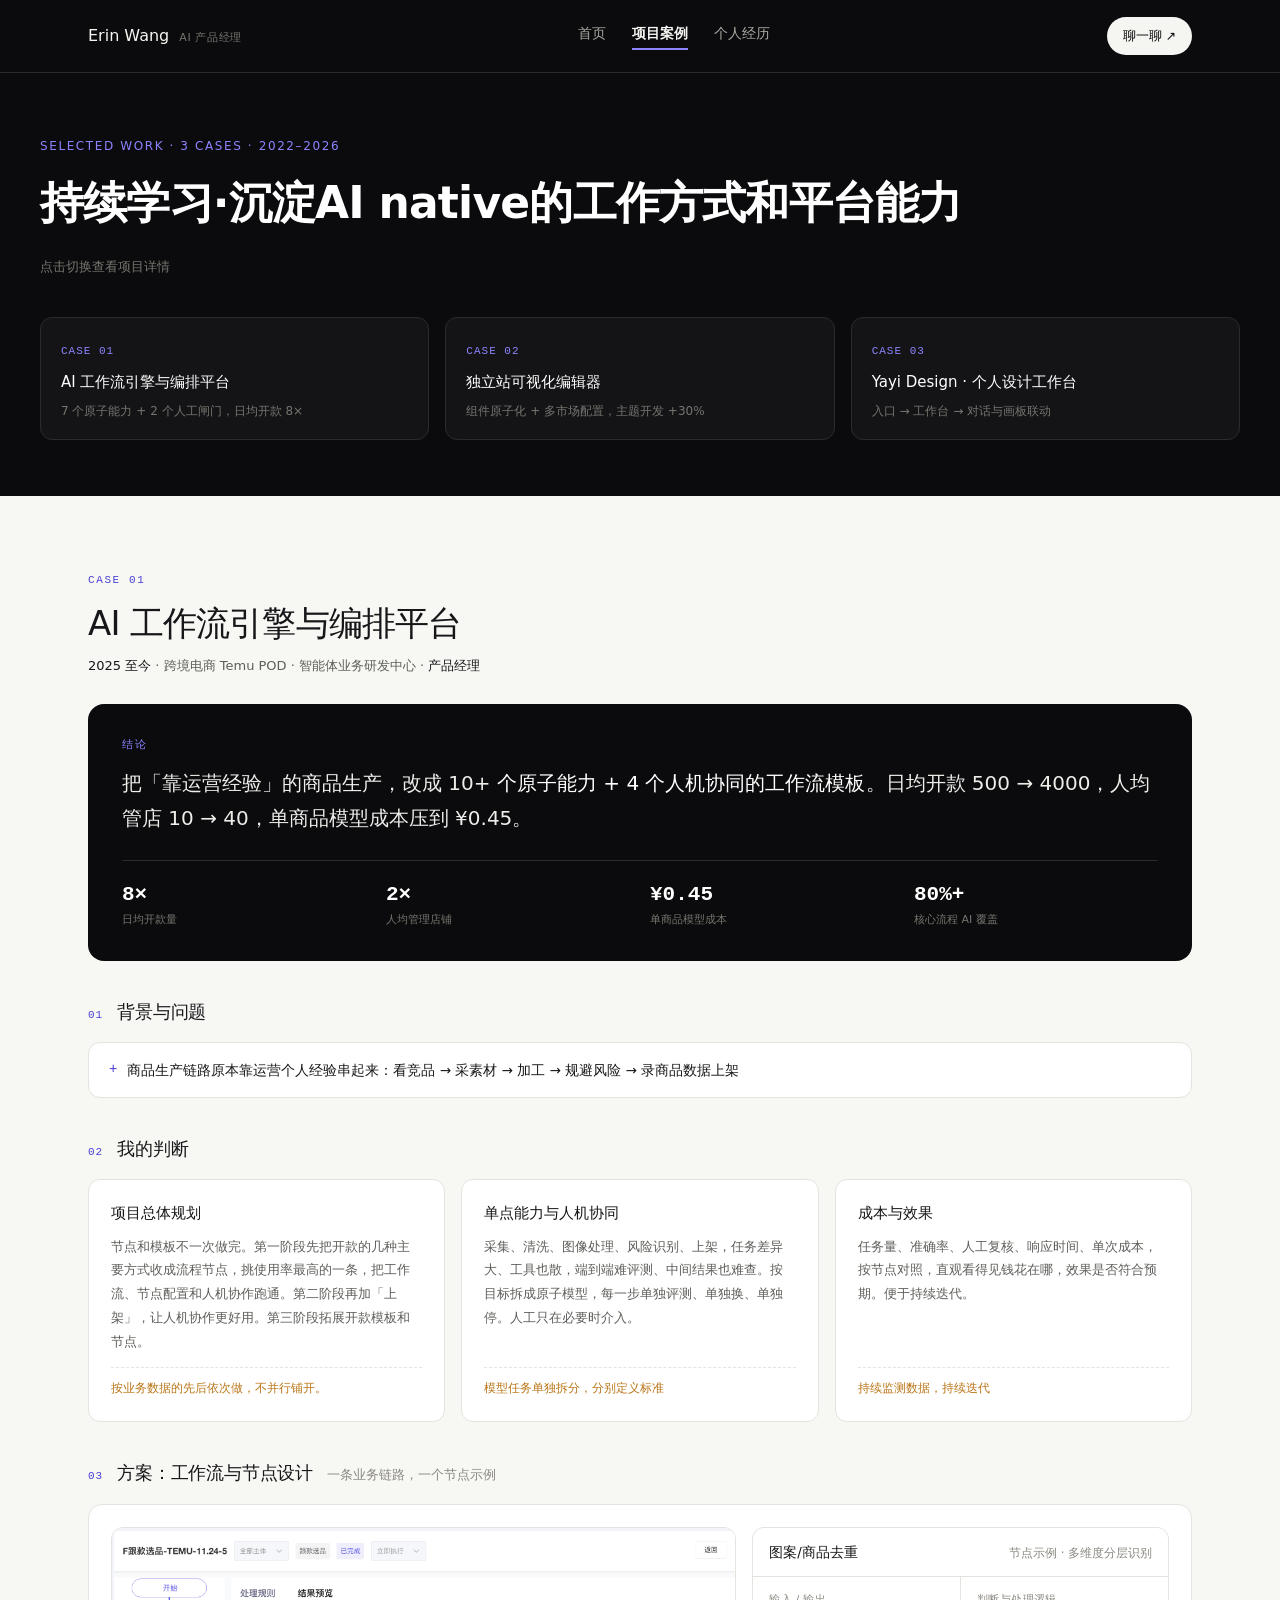
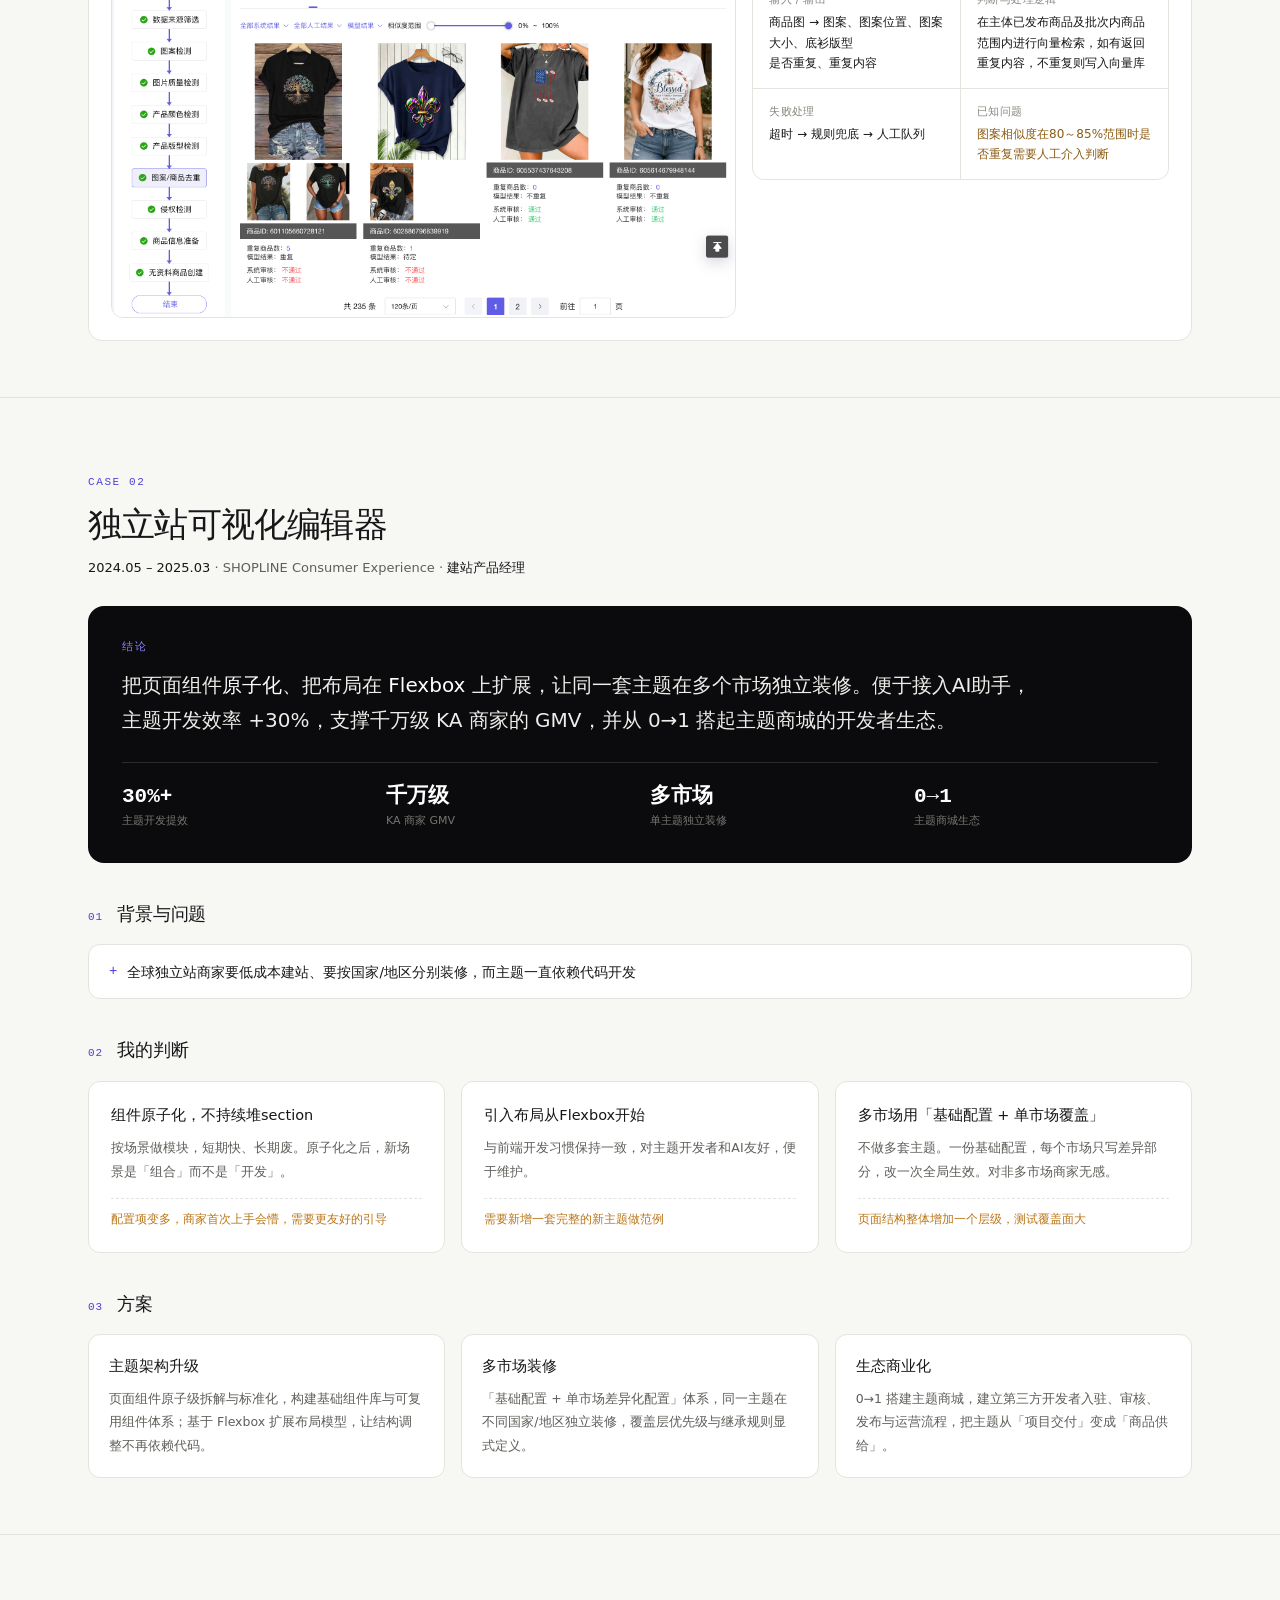
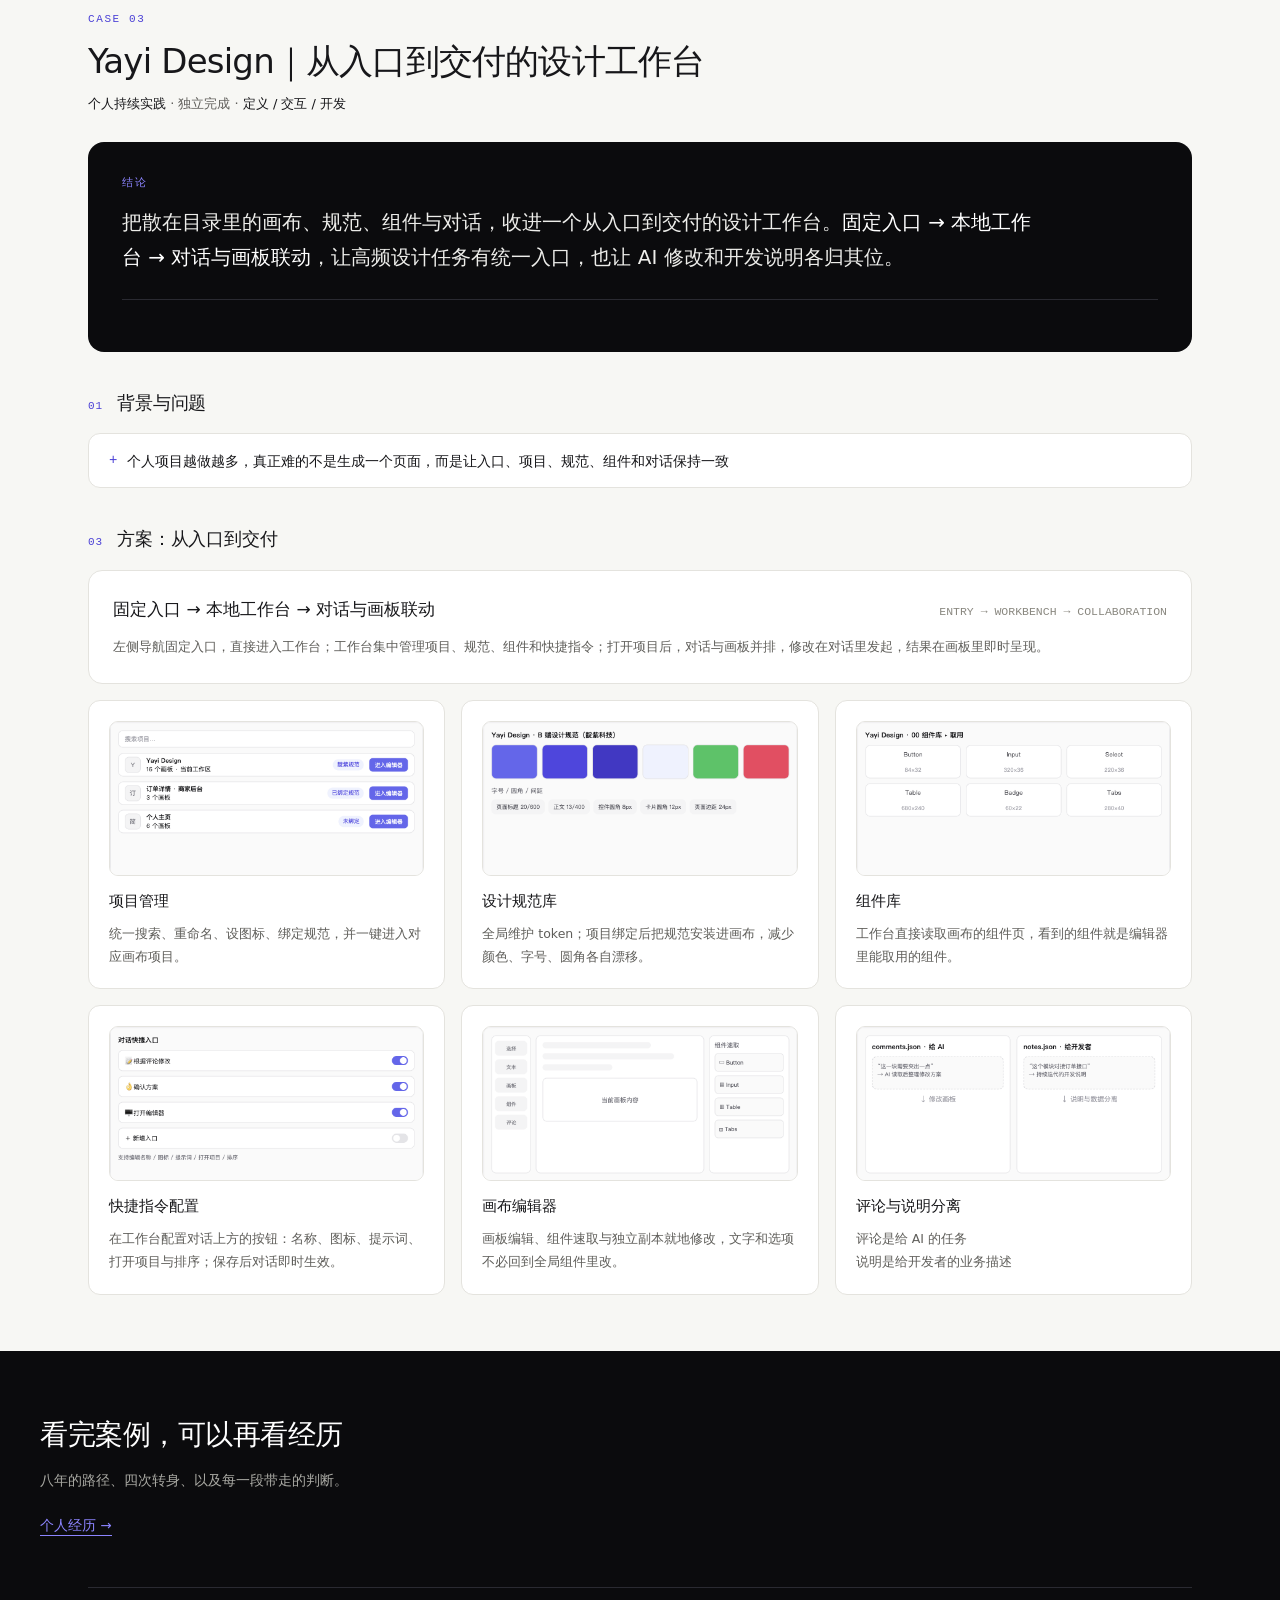
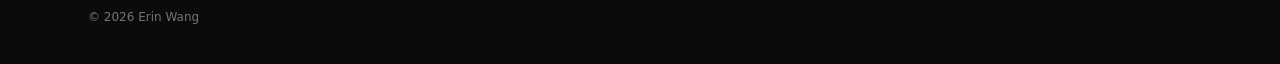
==== commit c5ea6b75: "更新个人网站三页至新版画板" ====
--- a/cases.html
+++ b/cases.html
@@ -40,14 +40,14 @@
 .jump .jn{font-family:var(--mono);font-size:11px;color:var(--at);letter-spacing:1px}
 .jump h4{margin:8px 0 6px;font-size:15px;font-weight:500;color:#fff}
 .jump p{margin:0;font-size:12px;line-height:1.7;color:var(--d3)}
-.subnav{display:block;position:sticky;top:0;z-index:50;background:rgba(247,247,244,.96);backdrop-filter:blur(10px);border-bottom:1px solid var(--line)}
+.subnav{display:none;position:sticky;top:0;z-index:50;background:rgba(247,247,244,.96);backdrop-filter:blur(10px);border-bottom:1px solid var(--line)}
 .subnav.show{display:block}
 .subin{display:flex;align-items:center;justify-content:space-between;gap:16px;height:54px}
 .subin nav{display:flex;gap:24px;font-size:12.5px;color:var(--t2)}
 .subin nav a:hover{color:var(--ad)}
 .subin nav a.on{color:var(--ad);font-weight:600;border-bottom:2px solid var(--ad);padding-bottom:4px}
 .brail{font-family:var(--mono);font-size:11.5px;color:var(--t3)}
-.case{padding:72px 0 56px;border-top:1px solid var(--line);scroll-margin-top:54px}
+.case{padding:64px 0 56px;border-top:1px solid var(--line);scroll-margin-top:54px}
 .case:first-of-type{border-top:0}
 .cid{font-family:var(--mono);font-size:11px;letter-spacing:1.6px;color:var(--ad)}
 .chead h2{margin:10px 0 10px;font-size:34px;line-height:1.3;letter-spacing:-.8px;font-weight:500}
@@ -60,7 +60,7 @@
 .vkpis{display:grid;grid-template-columns:repeat(4,minmax(0,1fr));gap:20px;margin-top:24px;padding-top:20px;border-top:1px solid var(--lined)}
 .vkpis b{display:block;font-family:var(--mono);font-size:21px;color:#fff;font-variant-numeric:tabular-nums;line-height:1.3}
 .vkpis span{font-size:11px;color:var(--d3);display:block;margin-top:2px}
-.s{display:flex;align-items:baseline;gap:14px;margin:44px 0 16px;flex-wrap:wrap}
+.s{display:flex;align-items:baseline;gap:14px;margin:36px 0 16px;flex-wrap:wrap}
 .s .sn{font-family:var(--mono);font-size:11px;color:var(--ad);letter-spacing:1px;flex:none}
 .s h3{font-size:18px;font-weight:500;margin:0;letter-spacing:-.2px}
 .s .sd{font-size:12.5px;color:var(--t3)}
@@ -112,6 +112,7 @@
 .ec{background:#fff;border:1px solid var(--line);border-radius:12px;padding:20px}
 .ec h4{margin:0 0 8px;font-size:14.5px;font-weight:500}
 .ec p{margin:0;font-size:12.5px;line-height:1.85;color:var(--t2)}
+.ec .eshot{width:100%;aspect-ratio:509/250;object-fit:cover;display:block;border:1px solid var(--line);border-radius:9px;margin-bottom:14px;background:#fff}
 .shot{width:100%;border-radius:12px;display:block;border:1px solid var(--line);object-fit:cover}
 .pblock{background:#fff;border:1px solid var(--line);border-radius:14px;padding:24px;margin-top:16px}
 .pblock .ph{display:flex;justify-content:space-between;align-items:baseline;gap:16px;flex-wrap:wrap;margin-bottom:12px}
@@ -165,7 +166,7 @@
     <section class="hhero wrap">
       <p class="kick">SELECTED WORK · 3 CASES · 2022–2026</p>
       <h1></h1><h1 style="font-size: 44px; letter-spacing: -0.8px; margin: 0px 0px 16px; font-weight: 700">持续学习·沉淀AI native的工作方式和平台能力</h1>
-      <p class="lead"><span style="color: rgb(117, 117, 111); font-family: ui-monospace, &quot;SF Mono&quot;, SFMono-Regular, Menlo, monospace; font-size: 12.5px">3 个核心案例 · 点击切换查看设计决策详情</span></p>
+      <p class="lead"><span style="color: rgb(117, 117, 111); font-family: ui-monospace, &quot;SF Mono&quot;, SFMono-Regular, Menlo, monospace; font-size: 12.5px">点击切换查看项目详情</span></p>
       <div class="jumps">
         <a class="jump" href="#workflow">
           <span class="jn">CASE 01</span>
@@ -179,8 +180,8 @@
         </a>
         <a class="jump" href="#practice">
           <span class="jn">CASE 03</span>
-          <h4>个人 AI 实践</h4>
-          <p>100w+ 用户工具、画布工作流、已上架插件</p>
+          <h4>Yayi Design · 个人设计工作台</h4>
+          <p>入口 → 工作台 → 对话与画板联动</p>
         </a>
       </div>
     </section>
@@ -191,14 +192,14 @@
       <nav>
         <a href="#workflow">01 工作流引擎</a>
         <a href="#editor">02 可视化编辑器</a>
-        <a href="#practice">03 个人 AI 实践</a>
+        <a href="#practice">03 Yayi Design</a>
       </nav>
       <a class="brail" href="#top">↑ 回到顶部</a>
     </div>
   </div>
 
   <section class="case" id="workflow">
-    <div class="wrap" style="position: relative">
+    <div class="wrap">
       <div class="chead">
         <p class="cid">CASE 01</p>
         <h2>AI 工作流引擎与编排平台</h2>
@@ -258,37 +259,6 @@
         </div>
 
       </div>
-
-      <div class="s"><span class="sn">04</span><h3>能力数据看板</h3><span class="sd"><br></span></div>
-      <div class="tbl">
-        <table>
-          <thead><tr><th>能力</th><th>产出物</th><th class="num">任务量</th><th class="num">准确率</th><th class="num">人工复核</th><th class="num">响应时间</th><th class="num">单次成本</th></tr></thead>
-          <tbody>
-            <tr><td class="name">图片质量检测</td><td class="muted">pass / fail + 原因码</td><td class="num">约 4 万</td><td class="num">90%+</td><td class="num">不需要</td><td class="num">1s</td><td class="num">&lt; ¥0.01</td></tr>
-            <tr><td class="name">底衫版型检测</td><td class="muted">四维标签 + 匹配Top版型</td><td class="num">约 3–4 万</td><td class="num">90%+</td><td class="num">20%</td><td class="num">5s</td><td class="num">约 ¥0.03</td></tr>
-            <tr><td class="name">logo 提取</td><td class="muted">透明底图案</td><td class="num">约数千</td><td class="num">—</td><td class="num">不需要</td><td class="num">45s</td><td class="num">约 ¥0.2</td></tr>
-          </tbody>
-        </table>
-      </div>
-      <p class="notes">仅展示部分节点租户日均数据示例。任务量和金额按量级脱敏</p>
-
-
-
-
-
-      <div class="s"><span class="sn">05</span><h3>复盘反思</h3></div>
-      <div class="boxtwo">
-        <div class="bx">
-          <h4>可优化点</h4>
-          <p>数据采集依赖爬虫，受平台风控影响。<br>人工介入触发时机没有明确规则，飞书/企微只能被动兜底。<br>节点存在前后依赖，模板还不能自由拆装。</p>
-
-        </div>
-        <div class="bx">
-          <h4>如果重来</h4>
-          <p>封装成独立应用，有系统级消息通知，部分小模型可以在本地运行；<br>应用内调用浏览器进行数据采集自动化<br>模块化拆装更灵活接入上下游</p>
-
-        </div>
-      </div>
     </div>
   </section>
 
@@ -353,23 +323,6 @@
           <p>0→1 搭建主题商城，建立第三方开发者入驻、审核、发布与运营流程，把主题从「项目交付」变成「商品供给」。</p>
         </div>
       </div>
-
-
-
-
-
-      <div class="s"><span class="sn">04</span><h3>边界与反思</h3></div>
-      <div class="boxtwo">
-        <div class="bx">
-          <h4>可优化点</h4>
-          <p>灵活度提升在操作的理解上增加了难度，通过AI助手进行了部分缓解，但依旧不够直观<br></p>
-
-        </div>
-        <div class="bx">
-          <h4>如果重来</h4>
-          <p>对编辑器进行更深的改造，与AI的结合更前置</p>
-        </div>
-      </div>
     </div>
   </section>
 
@@ -377,83 +330,41 @@
     <div class="wrap">
       <div class="chead">
         <p class="cid">CASE 03</p>
-        <h2>个人 AI 实践</h2>
-        <p class="cmeta"><b>2023 至今</b> · 独立完成 · <b>定义 / 交互 / 开发</b></p>
+        <h2>Yayi Design｜从入口到交付的设计工作台</h2>
+        <p class="cmeta"><b>个人持续实践</b> · 独立完成 · <b>定义 / 交互 / 开发</b></p>
       </div>
 
       <div class="verdict">
         <p class="vk">结论</p>
-        <p class="vt">把 AI 从「会用」推到「做成产品」：一个 <b>100w+ 用户</b>的工具、一个「需求 → 可编辑画布」的工作流、一个已上架插件市场的 DSH 插件。三个都不是 demo，都在被真实使用。</p>
+        <p class="vt">把散在目录里的画布、规范、组件与对话，收进一个从入口到交付的设计工作台。<b>固定入口 → 本地工作台 → 对话与画板联动</b>，让高频设计任务有统一入口，也让 AI 修改和开发说明各归其位。</p>
         <div class="vkpis">
-          <div><b>100w+</b><span>小程序累计用户</span></div>
-          <div><b>2</b><span>开源项目</span></div>
-          <div><b>1</b><span>已上架插件市场</span></div>
-          <div><b>1 轮</b><span>评审环节前置</span></div>
+
+
+
+
         </div>
       </div>
 
       <div class="s"><span class="sn">01</span><h3>背景与问题</h3></div>
       <details class="bg">
-        <summary>想让 AI 落在真实交付里，而不是停在聊天框里试用</summary>
+        <summary>个人项目越做越多，真正难的不是生成一个页面，而是让入口、项目、规范、组件和对话保持一致</summary>
         <div class="inner">
-          <p>AI能从无到有出一个差不多的页面，细节需要介入去调整，除claude以外其他agent都不提供比较灵活的编辑器能力；在细节调整上通过对话反反复复，效率一般。没有版本管理，改坏了想回上一版也需要花token。</p>
+          <p>项目散落在不同目录，找项目靠记忆；设计规范、组件清单和编辑器各自维护，看到的组件和实际能取的组件会脱节；同一个需求要在对话里反复描述；AI 修改指令与开发注意事项混在一起，后续维护分不清哪些是任务、哪些是长期说明。此前做过的 100w+ 用户小程序、可编辑画布和 dsh-trafficlight，都是为了验证「个人想法能走到真实使用」，也都暴露了这些协作成本。</p>
         </div>
       </details>
 
-      <div class="s"><span class="sn">02</span><h3>我的判断</h3></div>
-      <div class="jgrid">
-        <div class="jcard">
-          <p class="jq">画布只做「需求 → 可编辑结构」这一段</p>
-          <p class="jw">不做通用设计工具。边界窄，才做得完；做得完，才有人用。</p>
-          <p class="jc"><b>代价：</b>复杂视觉稿仍要回 Figma，工具只在「结构讨论」这一段成立。</p>
-        </div>
-        <div class="jcard">
-          <p class="jq">插件先补场景，再谈交互</p>
-          <p class="jw">红黄绿灯不是我拍脑袋想的：并排跑五个会话时，我需要一眼知道哪个卡住了。先把场景说清楚，交互自然就出来了。</p>
-          <p class="jc"><b>代价：</b>只解决「感知」，不解决「调度」，任务还是得自己排。</p>
-        </div>
-        <div class="jcard">
-          <p class="jq">小程序一个人做完整个链路</p>
-          <p class="jw">需求、交互、开发、冷启动全部自己走一遍，是为了验证「一个想法最短多久能被真实用户使用」。</p>
-          <p class="jc"><b>代价：</b>没有团队协作和运营资源，增长基本靠自然流量。</p>
-        </div>
-      </div>
-
-      <div class="s"><span class="sn">03</span><h3>方案</h3></div>
-      <img class="shot" src="assets/32869281cb17da83e20659aef21df35e.png" alt="需求生成可编辑画布">
+      <div class="s"><span class="sn">03</span><h3>方案：从入口到交付</h3></div>
       <div class="pblock">
-        <div class="ph"><h4>需求 → 可编辑画布</h4><span class="pl">github.com/erinwangstudio-art/yayidesign</span></div>
-        <p>定义需求输入与画布元素的映射关系，让生成的画布可以继续被修改，而不是一张截图。核心不是「生成得像」，是「生成完还能改」—— 不能改的产物在评审里没有价值。</p>
-      </div>
-      <div class="pblock">
-        <div class="ph"><h4>dsh-trafficlight</h4><span class="pl">已上架 DSH 插件市场</span></div>
-        <p>把重点关注会话的状态映射为红 / 黄 / 绿灯，提供 macOS 悬浮窗常驻提醒与可停靠侧栏，点击直达对应会话。改造自开源插件，补的是「并行任务管理」这个缺口。</p>
-      </div>
-      <div class="pblock">
-        <div class="ph"><h4>工具类小程序</h4><span class="pl">累计用户 100w+</span></div>
-        <p>一个人做完需求、交互、开发和冷启动，验证了「需求 → 上线 → 有人用」的完整链路。这一段经历的价值不在用户数，而在于我知道每一步真实的成本在哪。</p>
-      </div>
-
-      <div class="s"><span class="sn">04</span><h3>结果与口径</h3></div>
-      <div class="rgrid">
-        <div><b>100w+</b><span>小程序累计用户</span></div>
-        <div><b>已上架</b><span>DSH 插件市场</span></div>
-        <div><b>2</b><span>开源仓库</span></div>
-        <div><b>分钟级</b><span>从需求到可点原型</span></div>
-      </div>
-      <p class="notes">口径：用户数为小程序后台累计去重；「分钟级」是个人使用场景下的观察，非压测结论。</p>
-
-      <div class="s"><span class="sn">05</span><h3>边界与反思</h3></div>
-      <div class="boxtwo">
-        <div class="bx">
-          <h4>没做好的</h4>
-          <p>画布的可编辑性受生成结构限制，一旦层级生成得不对，改起来比重新画还慢。</p>
-          <p>插件只做到「看见状态」，没做到「安排任务」，离真正的并行调度还差一层。</p>
-        </div>
-        <div class="bx">
-          <h4>如果重来</h4>
-          <p>会先固定一套「结构骨架」再让模型填内容，而不是让它自由生成再纠偏 —— 可控性比惊艳更重要。</p>
-        </div>
+        <div class="ph"><h4>固定入口 → 本地工作台 → 对话与画板联动</h4><span class="pl">ENTRY → WORKBENCH → COLLABORATION</span></div>
+        <p>左侧导航固定入口，直接进入工作台；工作台集中管理项目、规范、组件和快捷指令；打开项目后，对话与画板并排，修改在对话里发起，结果在画板里即时呈现。</p>
+      </div>
+      <div class="ecards">
+        <div class="ec"><img class="eshot" src="assets/8d1b0ce71c690932a46195d4810f199b.png" alt="项目管理界面示意"><h4>项目管理</h4><p>统一搜索、重命名、设图标、绑定规范，并一键进入对应画布项目。</p></div>
+        <div class="ec"><img class="eshot" src="assets/eeae310c223fc323a6d14b06174464d0.png" alt="设计规范库界面示意"><h4>设计规范库</h4><p>全局维护 token；项目绑定后把规范安装进画布，减少颜色、字号、圆角各自漂移。</p></div>
+        <div class="ec"><img class="eshot" src="assets/0dd16947c719bcc0a8a3b30932f499a1.png" alt="组件库界面示意"><h4>组件库</h4><p>工作台直接读取画布的组件页，看到的组件就是编辑器里能取用的组件。</p></div>
+        <div class="ec"><img class="eshot" src="assets/a5b0b0f457d9b18ac5bd6f611132603d.png" alt="快捷指令配置界面示意"><h4>快捷指令配置</h4><p>在工作台配置对话上方的按钮：名称、图标、提示词、打开项目与排序；保存后对话即时生效。</p></div>
+        <div class="ec"><img class="eshot" src="assets/ca87726ca6eaf188a51ec3a1bd788617.png" alt="画布编辑器界面示意"><h4>画布编辑器</h4><p>画板编辑、组件速取与独立副本就地修改，文字和选项不必回到全局组件里改。</p></div>
+        <div class="ec"><img class="eshot" src="assets/dbe1f05210c9ce0bde05dd2aa589cebb.png" alt="评论与说明分离界面示意"><h4>评论与说明分离</h4><p>评论是给 AI 的任务<br>说明是给开发者的业务描述</p></div>
       </div>
     </div>
   </section>
@@ -472,5 +383,21 @@
   </div>
 </div>
 
+
+<script>
+(() => {
+ const sub=document.querySelector('.subnav');
+ const jumps=document.querySelector('.jumps');
+ const links=[...document.querySelectorAll('.subin nav a')];
+ const sections=['workflow','editor','practice'].map(id=>document.getElementById(id)).filter(Boolean);
+ const update=()=>{
+   if(sub&&jumps) sub.classList.toggle('show',jumps.getBoundingClientRect().bottom<0);
+   let active=sections[0];
+   sections.forEach(section=>{if(section.getBoundingClientRect().top<=100) active=section;});
+   links.forEach(a=>a.classList.toggle('on',a.getAttribute('href')==='#'+active.id));
+ };
+ window.addEventListener('scroll',update,{passive:true}); update();
+})();
+</script>
 </body>
 </html>
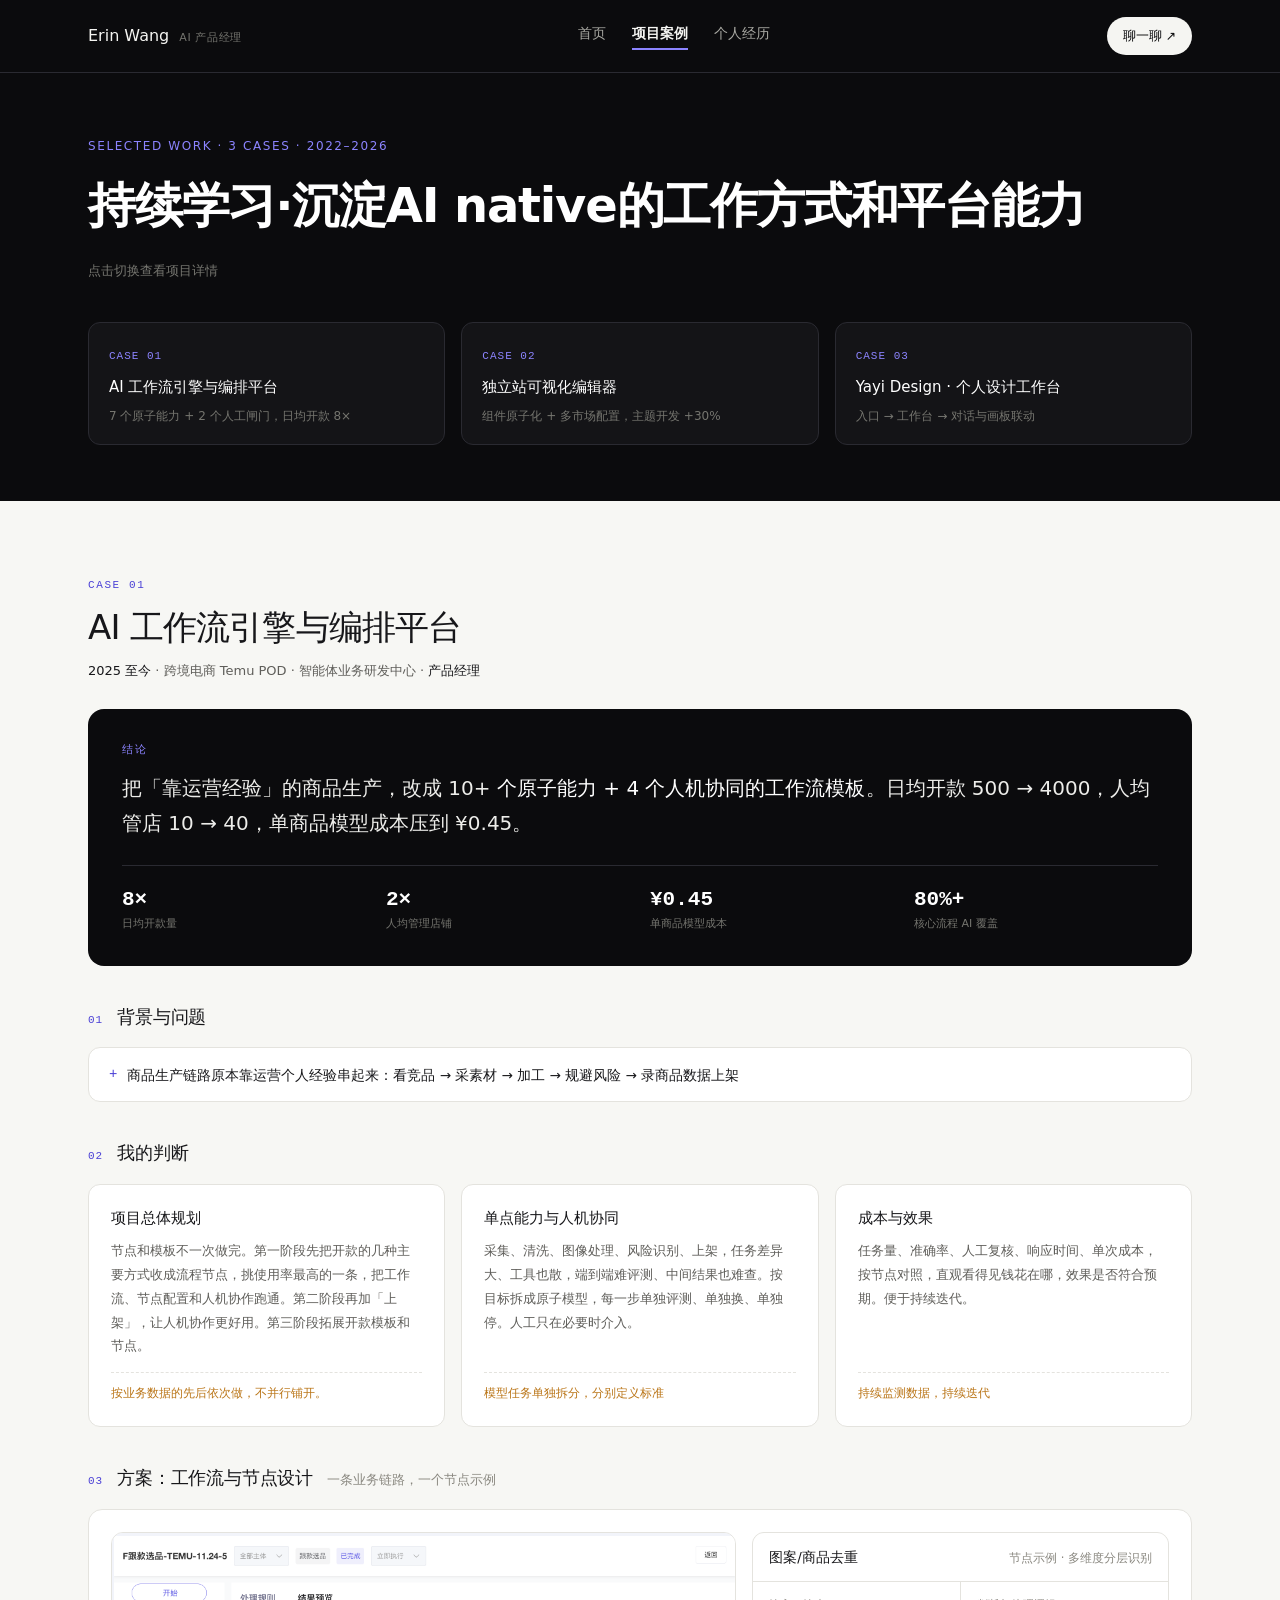
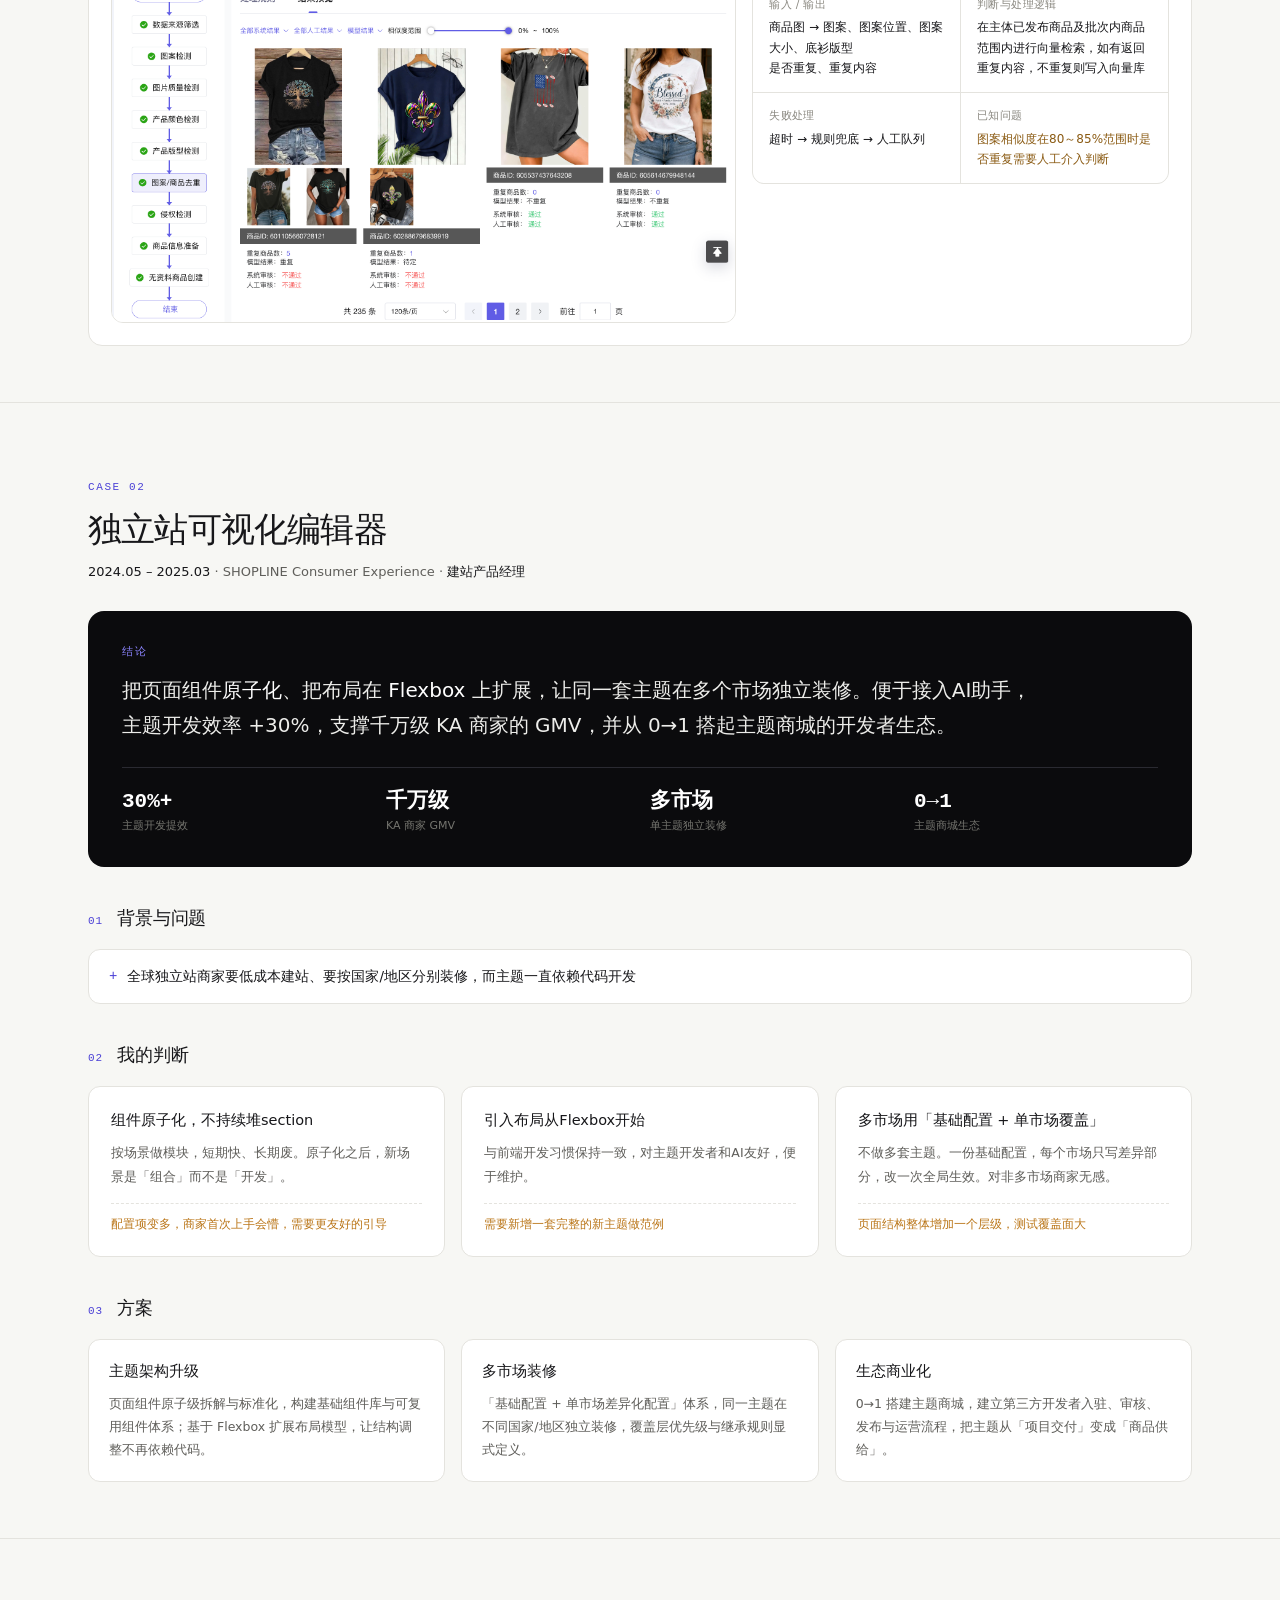
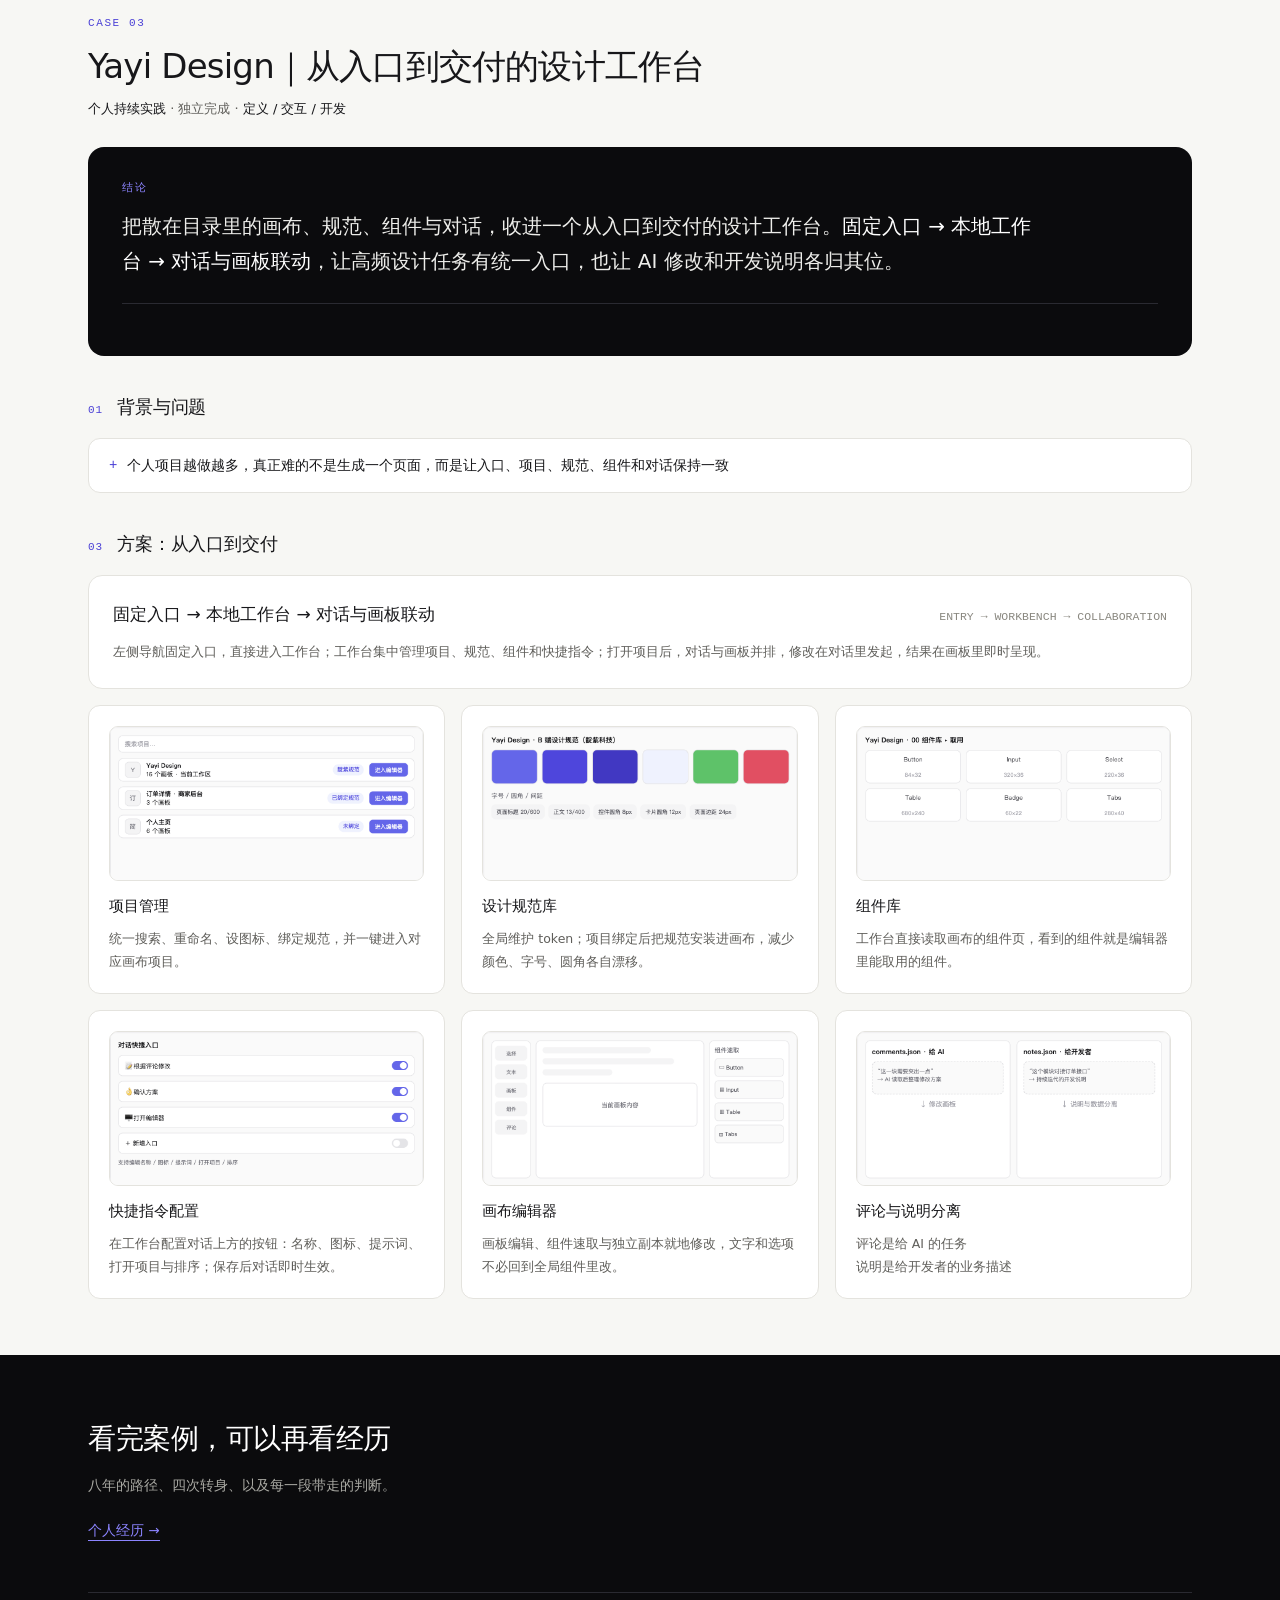
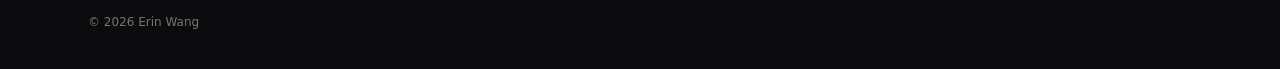
==== commit 31eeea8c: "适配移动端并统一首页深色区边框" ====
--- a/cases.html
+++ b/cases.html
@@ -30,7 +30,7 @@
 .links a:hover{color:var(--d1)}
 .links a.on{color:var(--d1);font-weight:600;border-bottom:2px solid var(--at);padding-bottom:4px}
 .navcta{font-size:12.5px;font-weight:500;color:var(--ink);background:var(--d1);padding:9px 16px;border-radius:999px}
-.hhero{padding:64px 0 56px}
+.hhero{padding-block:64px 56px}
 .kick{margin:0 0 20px;font-size:12px;letter-spacing:1.6px;color:var(--at);font-weight:500}
 .hhero h1{margin:0;font-size:48px;line-height:1.2;letter-spacing:-1.2px;font-weight:500;color:#FFF}
 .hhero .lead{margin:22px 0 0;font-size:15px;line-height:1.95;color:var(--d2);max-width:700px}
@@ -120,7 +120,7 @@
 .pblock .pl{font-size:11.5px;color:var(--t3);font-family:var(--mono)}
 .pblock p{margin:0 0 10px;font-size:12.5px;line-height:1.95;color:var(--t2)}
 .pblock p:last-child{margin:0}
-.about{padding:64px 0 48px}
+.about{padding-block:64px 48px}
 .about h2{font-size:28px;line-height:1.4;letter-spacing:-.5px;margin:0 0 14px;font-weight:500;color:#fff}
 .about p{font-size:13.5px;line-height:1.9;color:var(--d2);margin:0;max-width:560px}
 .foot{border-top:1px solid var(--lined);padding:20px 0 36px;display:flex;justify-content:space-between;gap:16px;flex-wrap:wrap;font-size:12px;color:var(--d3)}
@@ -137,12 +137,24 @@
   .wrap{padding:0 20px}
   .navin{height:auto;padding:14px 0;flex-wrap:wrap;gap:12px}
   .links{gap:18px;font-size:12.5px;order:3;width:100%}
-  .hhero h1{font-size:28px}
+  .navcta{font-size:12px;padding:0 14px}
+  .hhero{padding-block:44px 36px}
+  .hhero h1{font-size:28px;line-height:1.25;letter-spacing:-.4px}
+  .hhero .lead{font-size:13.5px}
+  .case{padding:44px 0 36px}
   .chead h2{font-size:24px}
+  .verdict{padding:22px}
+  .vt{font-size:16px;line-height:1.7}
+  .s{margin:28px 0 12px}
+  .bg .inner{font-size:12.5px}
+  .flow{padding:14px}
+  .ec{padding:16px}
+  .pblock{padding:18px}
+  .about{padding-block:48px 40px}
   .nodes{grid-template-columns:repeat(2,minmax(0,1fr))}
   .cfg,.vkpis,.rgrid{grid-template-columns:1fr}
   .subin nav{gap:14px;font-size:11.5px}
-  .vt{font-size:16px}
+  .table{display:block;overflow:auto}
 }
 
 </style>
@@ -165,7 +177,7 @@
     </header>
     <section class="hhero wrap">
       <p class="kick">SELECTED WORK · 3 CASES · 2022–2026</p>
-      <h1></h1><h1 style="font-size: 44px; letter-spacing: -0.8px; margin: 0px 0px 16px; font-weight: 700">持续学习·沉淀AI native的工作方式和平台能力</h1>
+      <h1 style="margin: 0px 0px 16px; font-weight: 700">持续学习·沉淀AI native的工作方式和平台能力</h1>
       <p class="lead"><span style="color: rgb(117, 117, 111); font-family: ui-monospace, &quot;SF Mono&quot;, SFMono-Regular, Menlo, monospace; font-size: 12.5px">点击切换查看项目详情</span></p>
       <div class="jumps">
         <a class="jump" href="#workflow">
@@ -221,7 +233,7 @@
       <details class="bg">
         <summary>商品生产链路原本靠运营个人经验串起来：看竞品 → 采素材 → 加工 → 规避风险 → 录商品数据上架</summary>
         <div class="inner">
-          <p style="width: 1047px">链路涉及采集、清洗、图像处理、风险识别、上架五个环节，每个环节都有自己的工具，但没有一处沉淀成可复用的能力。结果是：经验的边际复制成本极高，新人上手要跟三个月。</p>
+          <p>链路涉及采集、清洗、图像处理、风险识别、上架五个环节，每个环节都有自己的工具，但没有一处沉淀成可复用的能力。结果是：经验的边际复制成本极高，新人上手要跟三个月。</p>
           <p>真正的瓶颈不是「某个模型不够准」，而是「整条链路无法度量」—— 没人说得清哪个环节吃掉了最多的钱、哪个环节错得最贵。</p>
         </div>
       </details>
